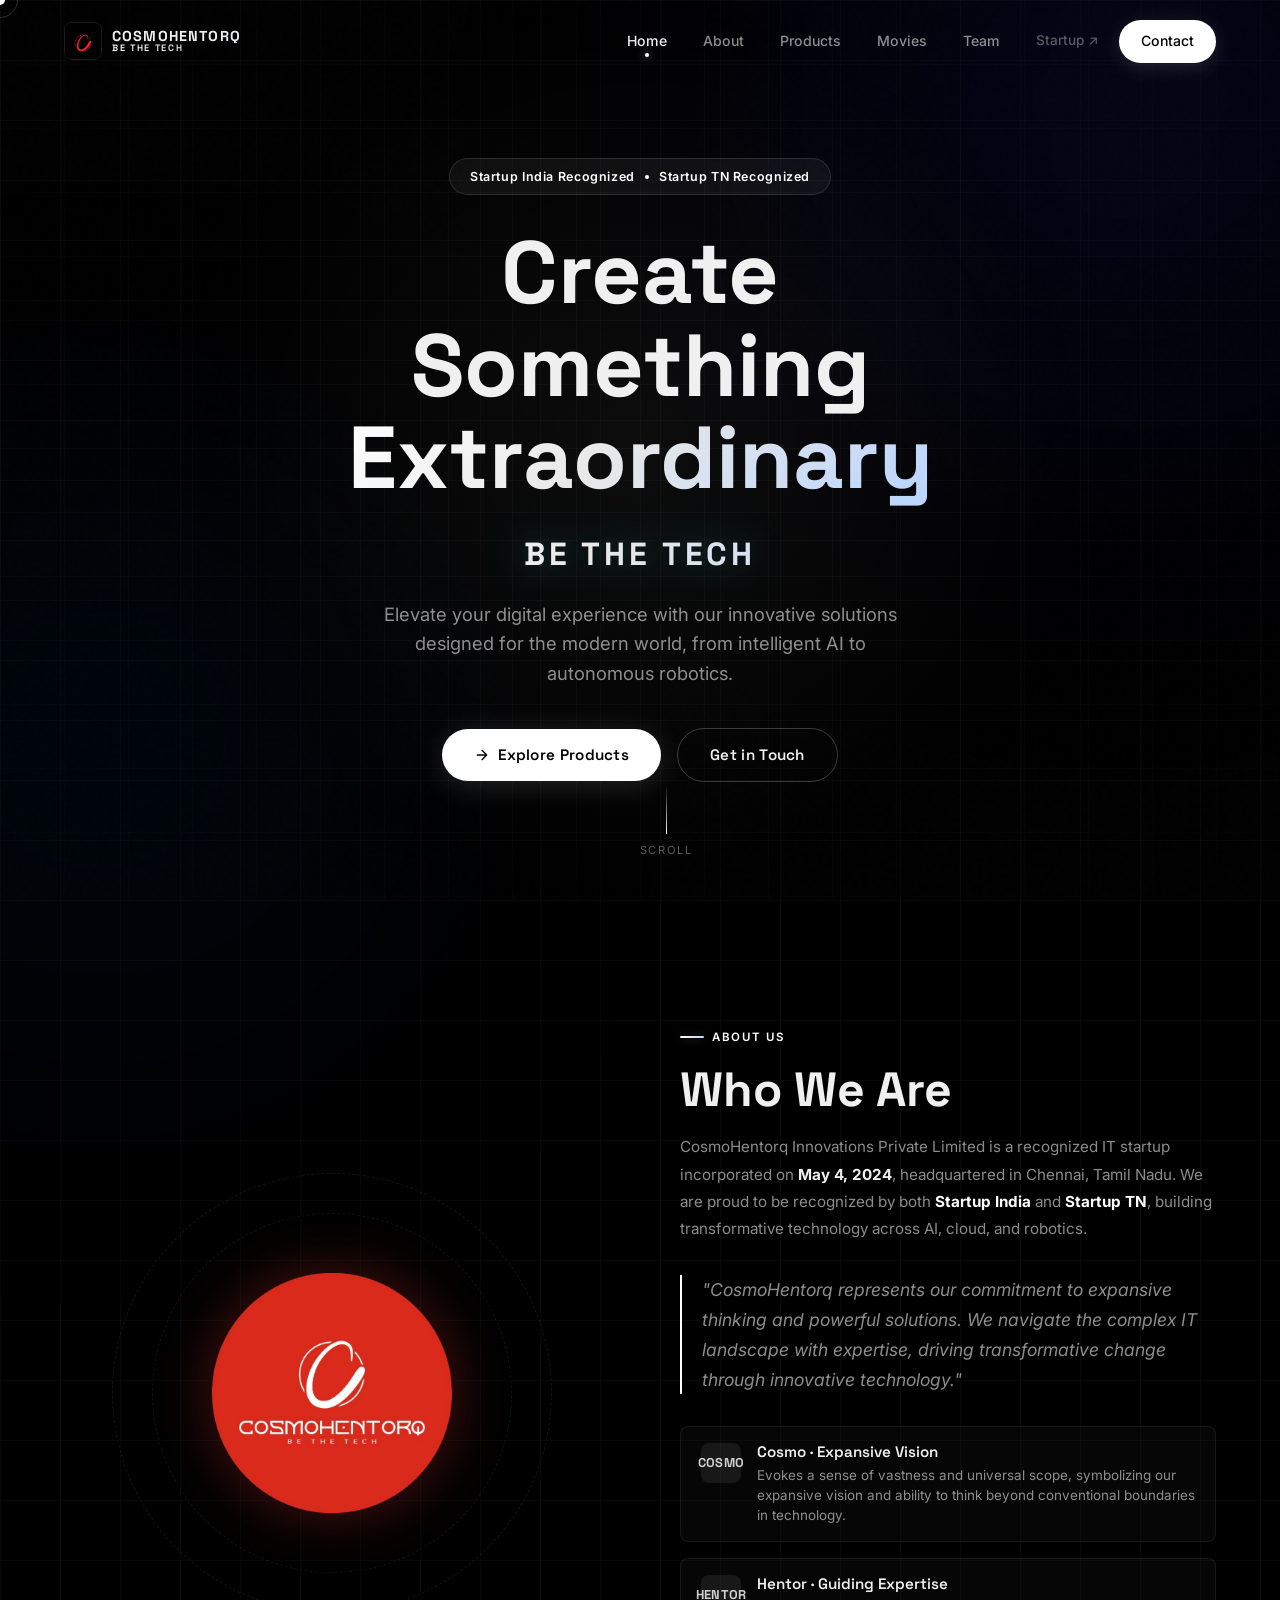
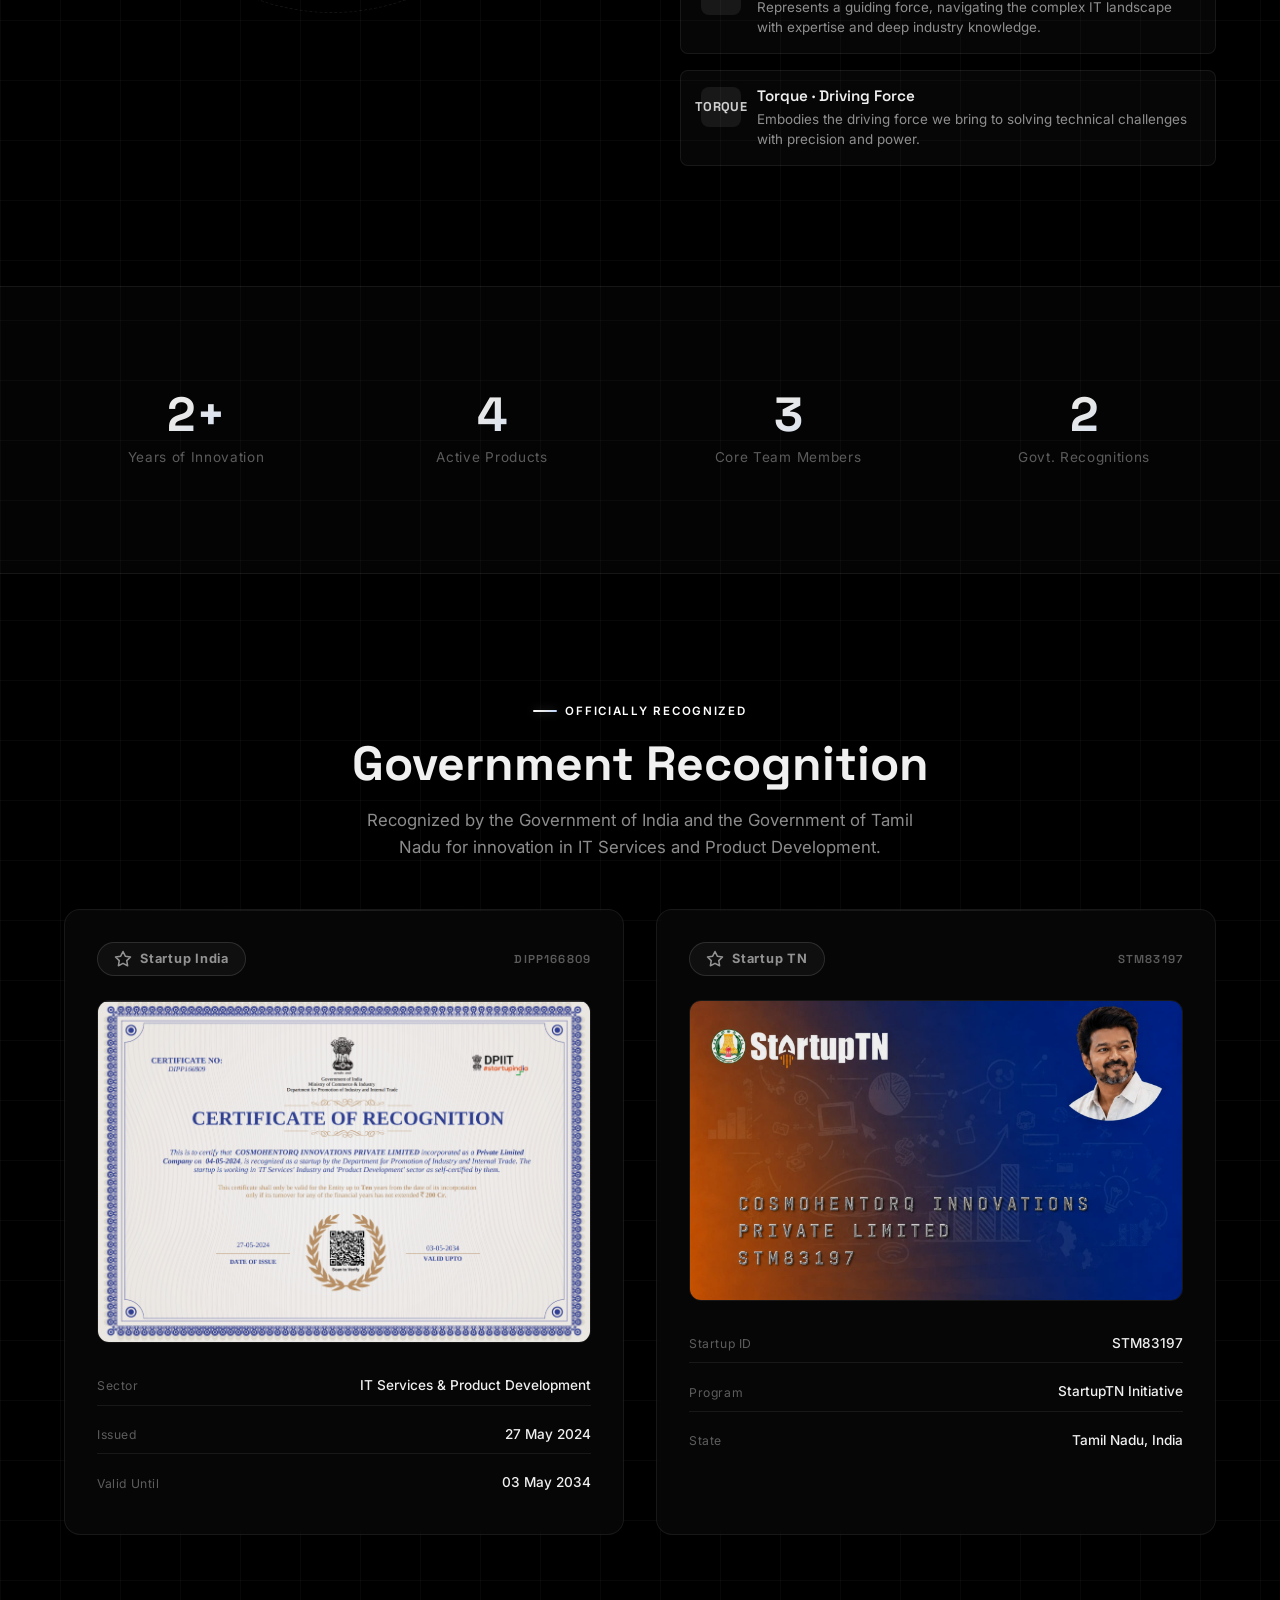
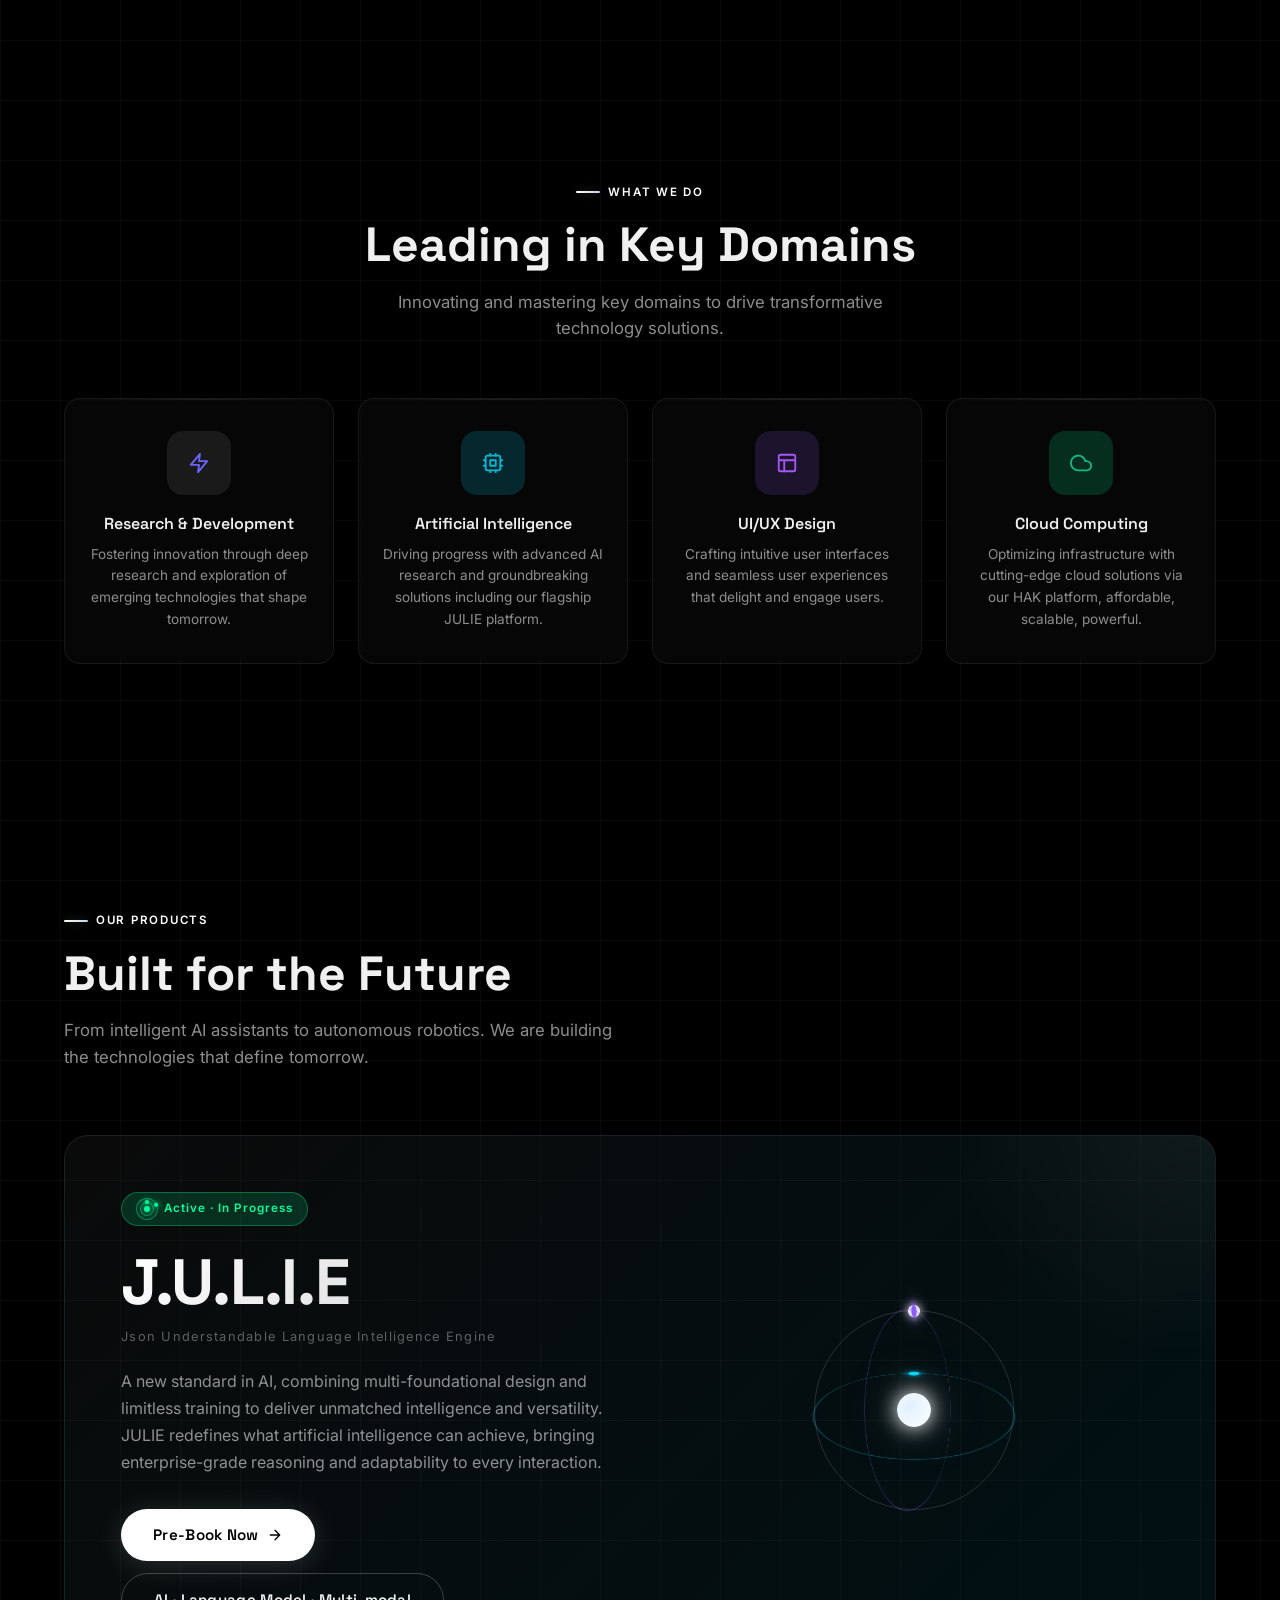
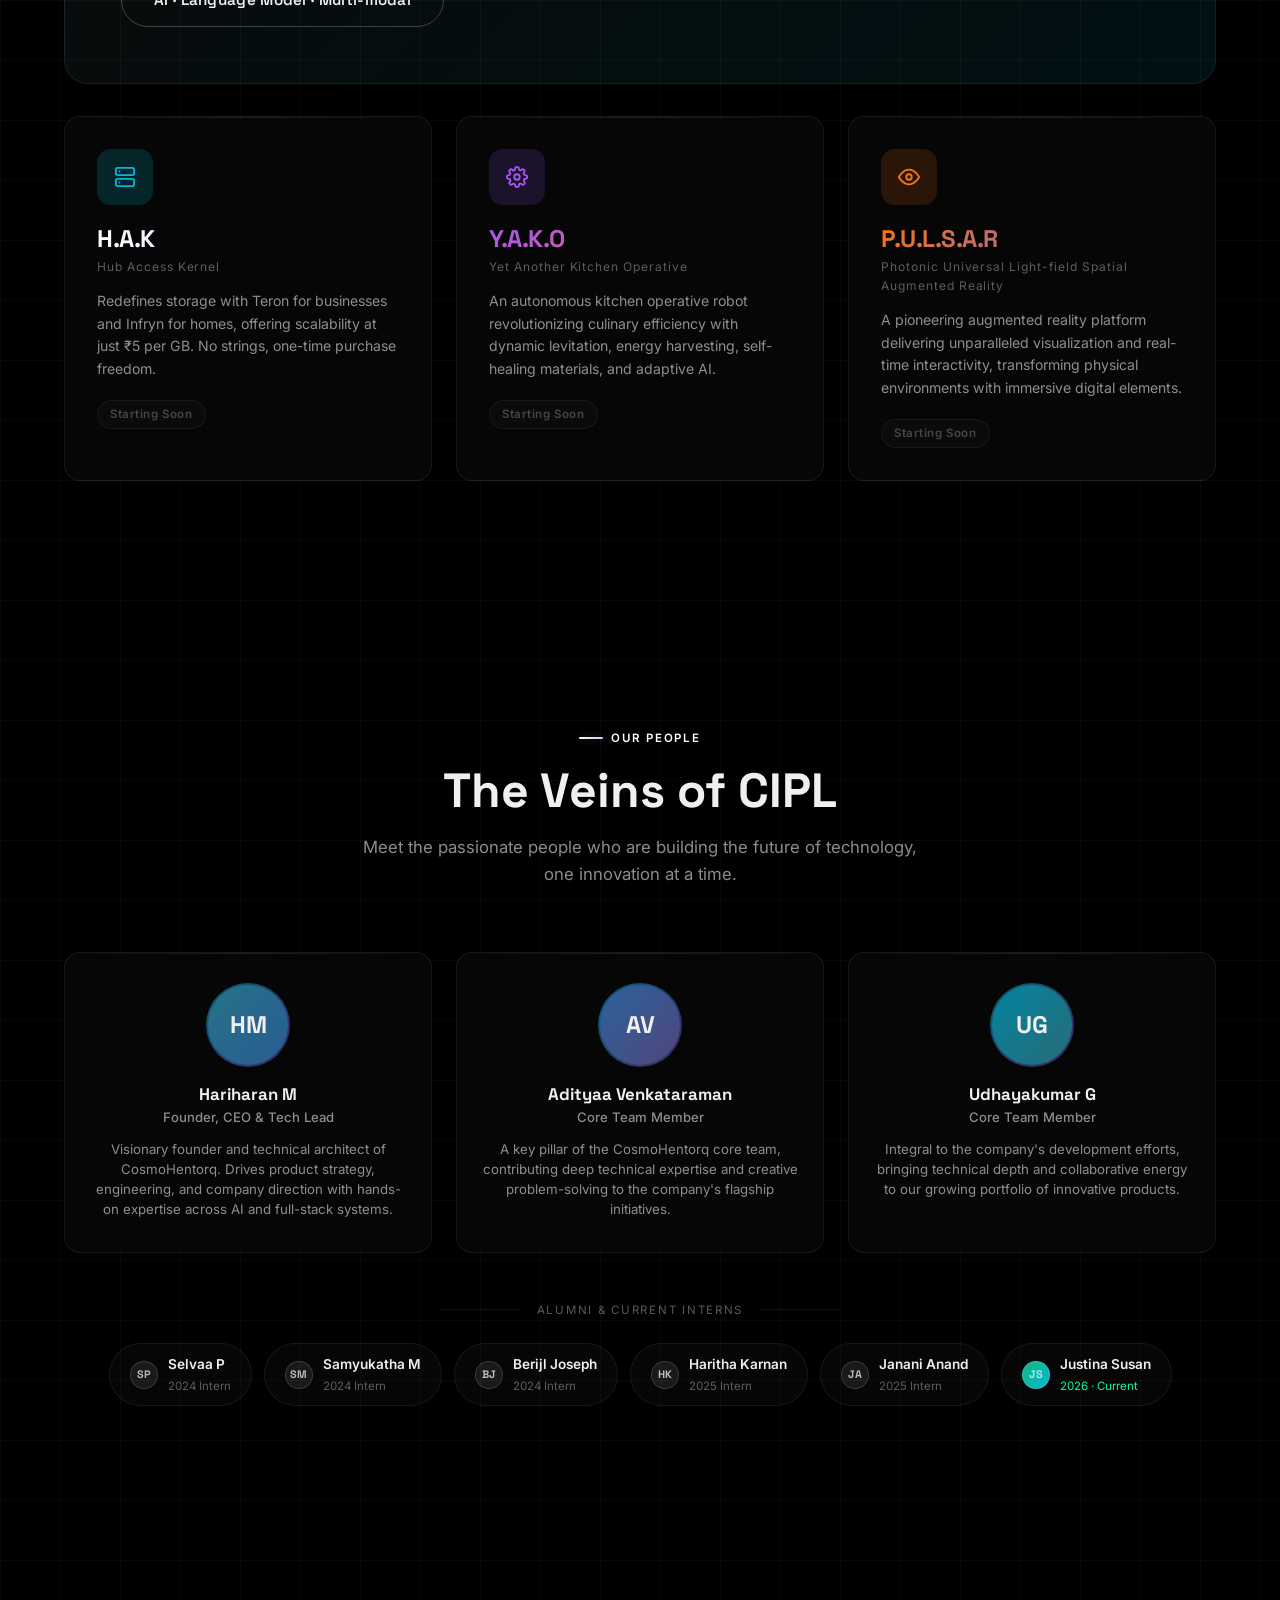
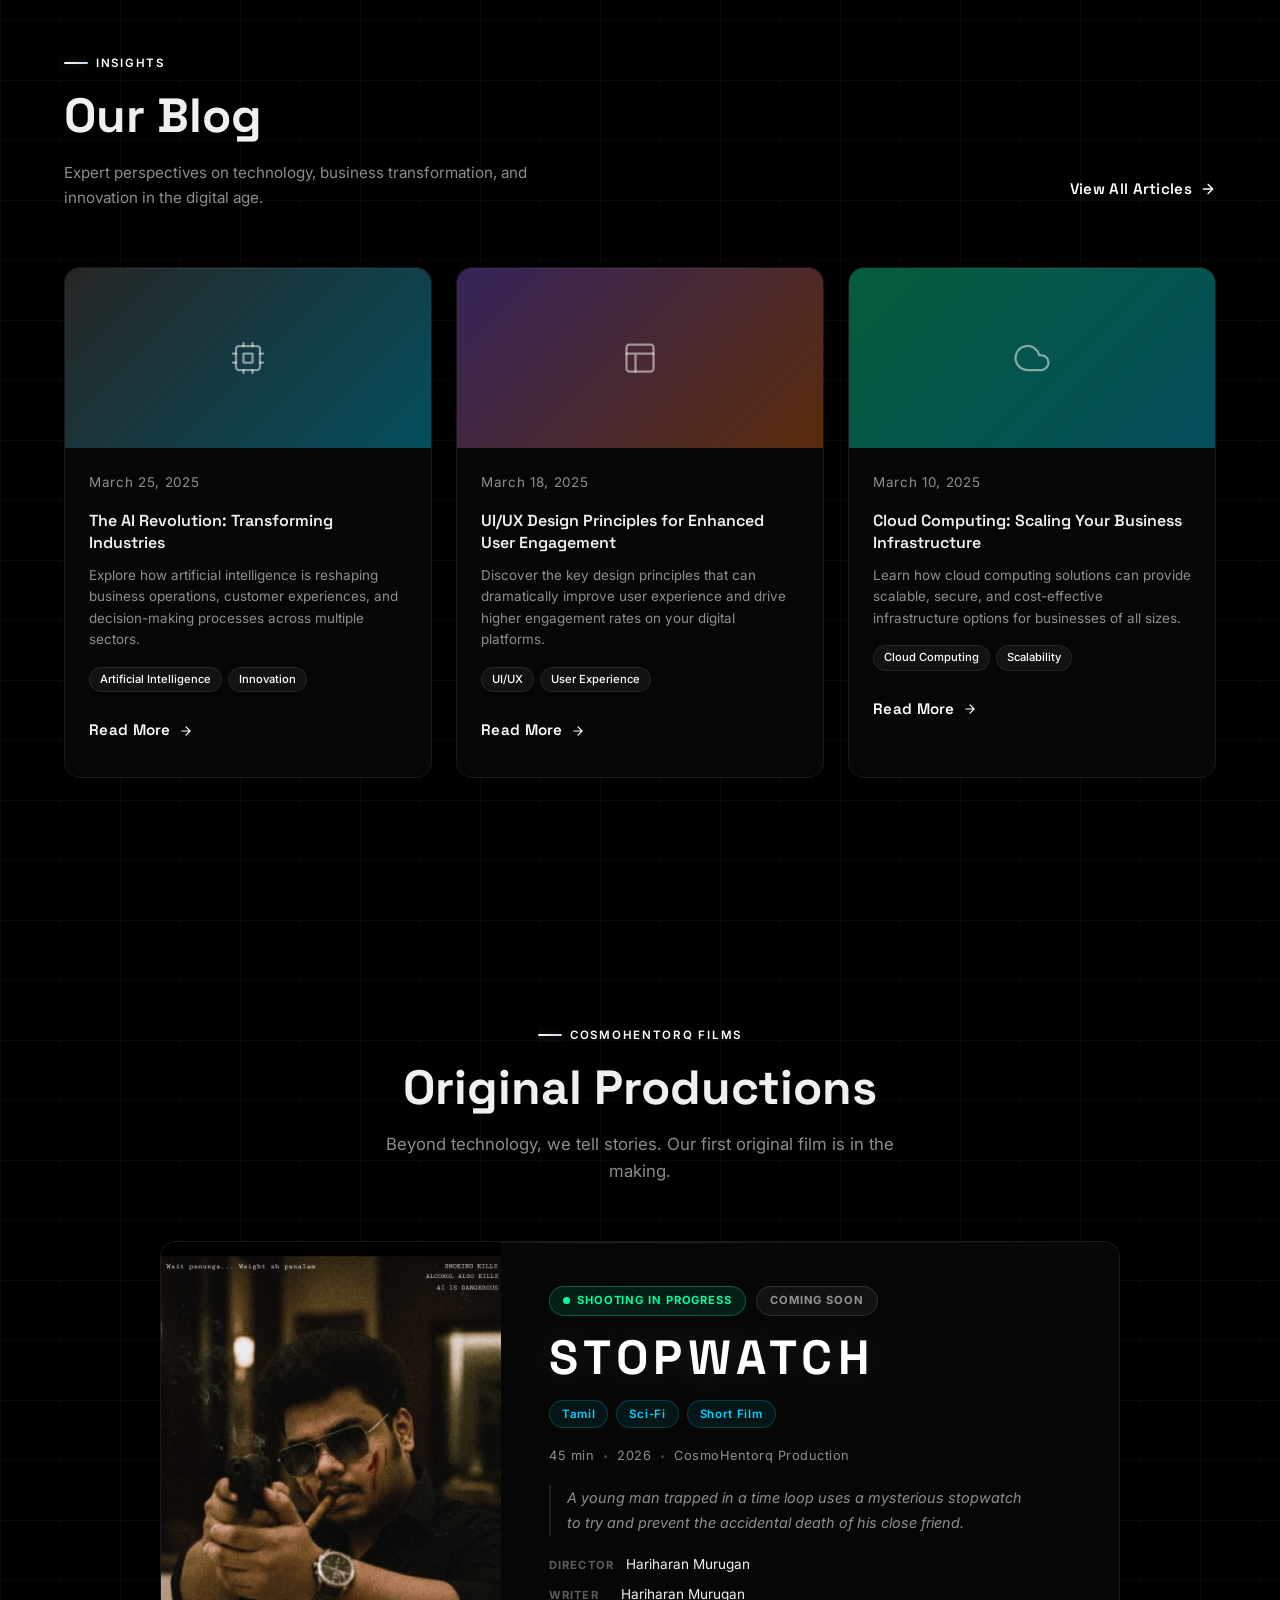
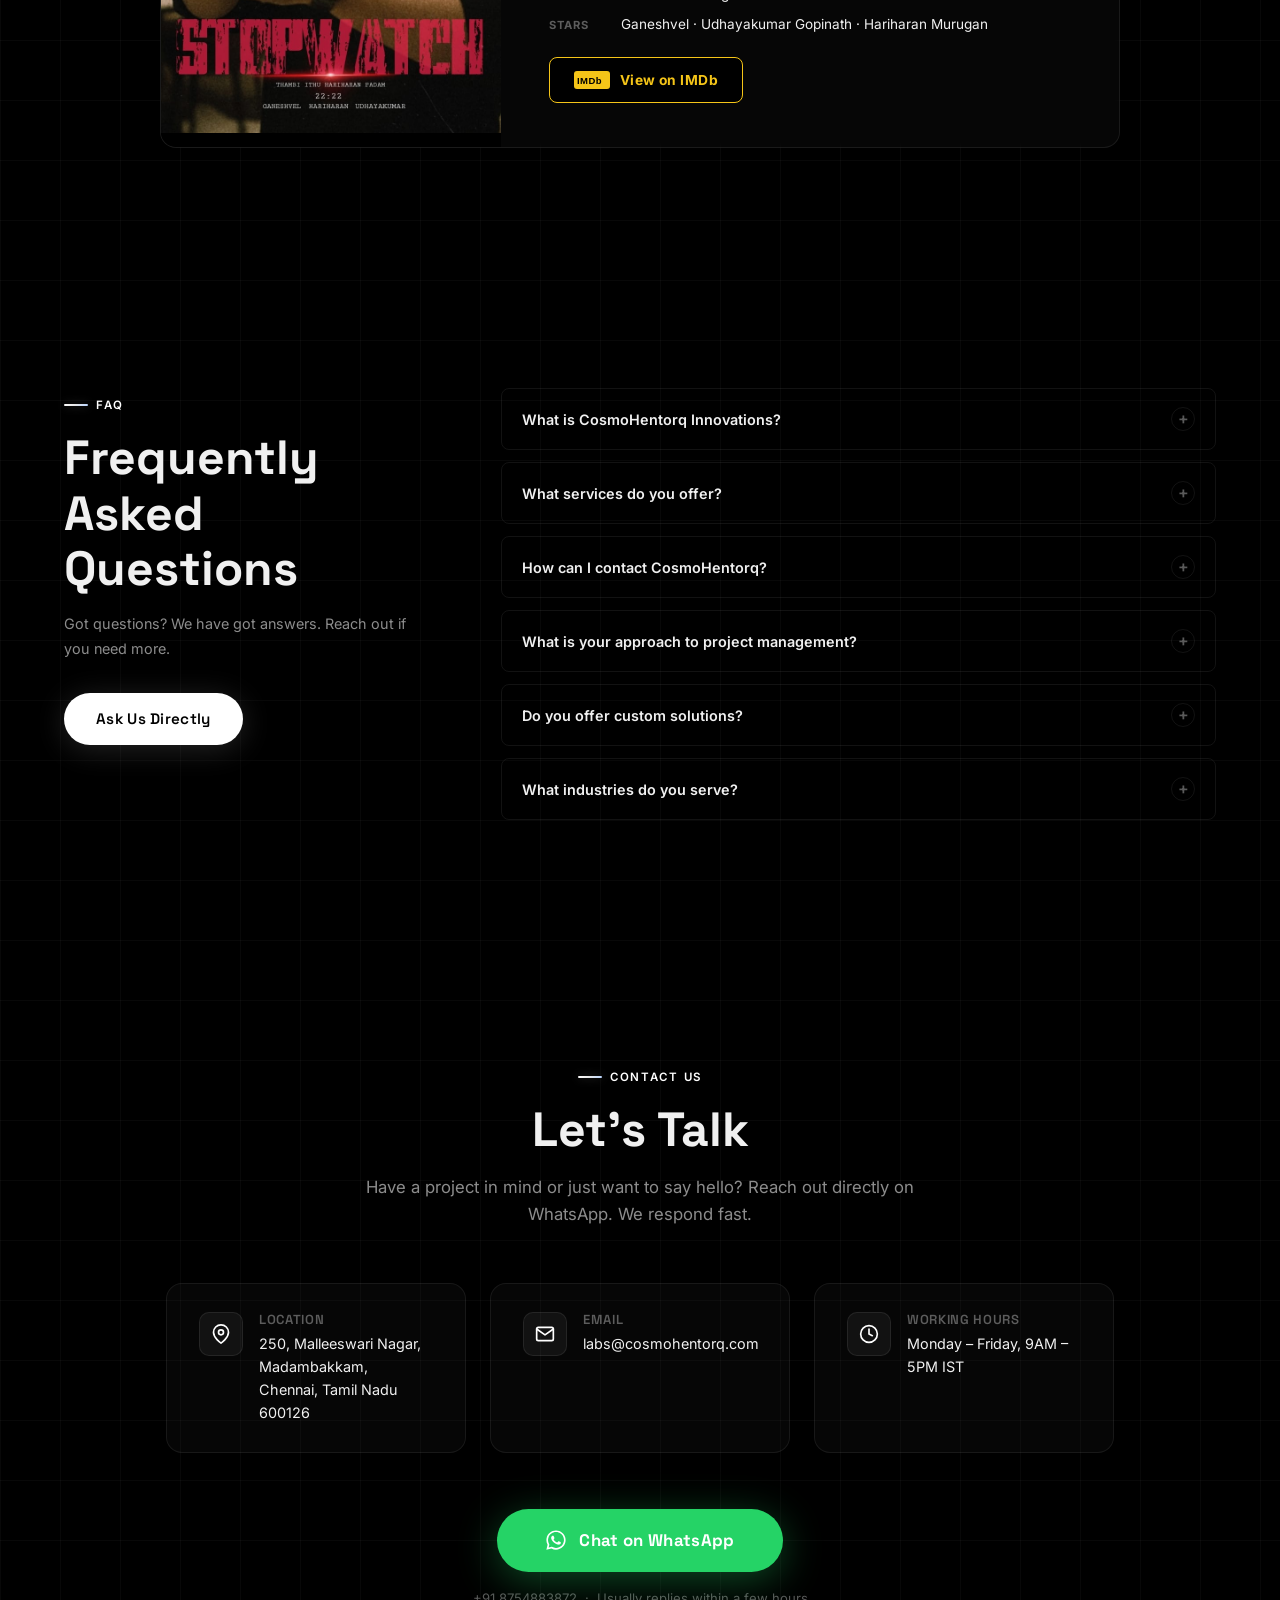
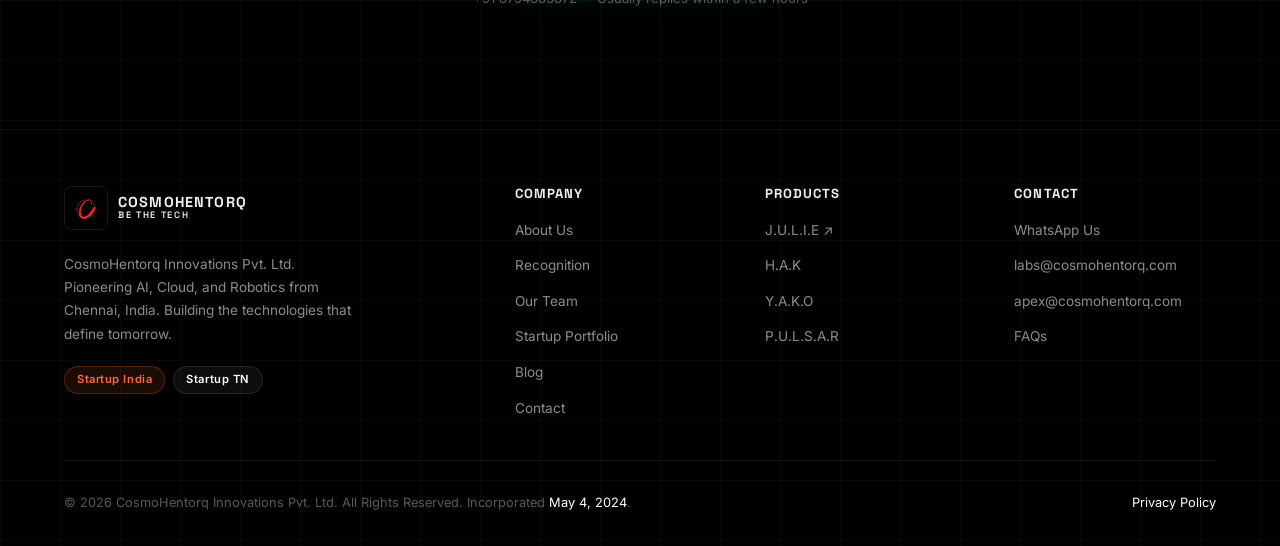
==== index.html @ 13a48d14 "Remove dots, fix logo PNG edges, fix hover transition conflict - Removed two about-dot decorations -" ====
<!DOCTYPE html>
<html lang="en">
<head>
  <meta charset="UTF-8" />
  <meta name="viewport" content="width=device-width, initial-scale=1.0" />
  <meta name="description" content="CosmoHentorq Innovations Pvt. Ltd. — Startup India & Startup TN recognized IT company pioneering AI, Cloud, and Robotics solutions from Chennai, India." />
  <meta name="keywords" content="CosmoHentorq, JULIE AI, HAK cloud, YAKO robot, IT startup Chennai, Startup India, artificial intelligence" />
  <meta property="og:title" content="CosmoHentorq Innovations Pvt. Ltd." />
  <meta property="og:description" content="Create Something Extraordinary — Pioneering AI, Cloud, and Robotics." />
  <meta property="og:type" content="website" />
  <title>CosmoHentorq Innovations Pvt. Ltd.</title>
  <link rel="preconnect" href="https://fonts.googleapis.com" />
  <link rel="preconnect" href="https://fonts.gstatic.com" crossorigin />
  <link href="https://fonts.googleapis.com/css2?family=Space+Grotesk:wght@300;400;500;600;700;800&family=Inter:wght@300;400;500;600&display=swap" rel="stylesheet" />
  <link rel="stylesheet" href="style.css" />
</head>
<body>

  <!-- Full-page background canvas (stars) -->
  <canvas id="particleCanvas"></canvas>

  <!-- Custom Cursor -->
  <div class="cursor"></div>
  <div class="cursor-follower"></div>

  <!-- Ambient nebula orbs (fixed, visible across all sections) -->
  <div class="hero-orb hero-orb-1"></div>
  <div class="hero-orb hero-orb-2"></div>

  <!-- ==================== NAVBAR ==================== -->
  <nav class="navbar" id="navbar">
    <div class="nav-container">
      <a href="#home" class="nav-logo">
        <div class="logo-icon">
          <img src="cosmo.jpeg" alt="CosmoHentorq Logo" />
        </div>
        <div class="logo-text-wrap">
          <span class="logo-text">COSMOHENTORQ</span>
          <span class="logo-tagline">Be The Tech</span>
        </div>
      </a>

      <div class="nav-links" id="navLinks">
        <a href="#home"        class="nav-link active">Home</a>
        <a href="#about"       class="nav-link">About</a>
        <a href="#products"    class="nav-link">Products</a>
        <a href="#movies"      class="nav-link">Movies</a>
        <a href="#team"        class="nav-link">Team</a>
        <a href="https://startup.cosmohentorq.com" target="_blank" rel="noopener" class="nav-link nav-link-ext">Startup ↗</a>
        <a href="#contact"     class="nav-link nav-cta">Contact</a>
      </div>

      <button class="nav-toggle" id="navToggle" aria-label="Menu">
        <span></span><span></span><span></span>
      </button>
    </div>
  </nav>

  <!-- ==================== HERO ==================== -->
  <section class="hero" id="home">
    <div class="hero-glow-track" id="heroGlow"></div>
    <div class="hero-content container">
      <div class="hero-badge reveal" data-delay="0">
        <span>Startup India Recognized</span>
        <span class="badge-dot"></span>
        <span>Startup TN Recognized</span>
      </div>
      <h1 class="hero-title reveal" data-delay="100">
        Create Something<br>
        <span class="gradient-text">Extraordinary</span>
      </h1>
      <p class="hero-tagline reveal" data-delay="150">Be The Tech</p>
      <p class="hero-subtitle reveal" data-delay="200">
        Elevate your digital experience with our innovative solutions designed for the modern world, from intelligent AI to autonomous robotics.
      </p>
      <div class="hero-actions reveal" data-delay="300">
        <a href="#products" class="btn btn-primary">
          <svg width="16" height="16" viewBox="0 0 24 24" fill="none" stroke="currentColor" stroke-width="2" stroke-linecap="round" stroke-linejoin="round"><path d="M5 12h14M12 5l7 7-7 7"/></svg>
          Explore Products
        </a>
        <a href="#contact" class="btn btn-secondary">Get in Touch</a>
      </div>
    </div>
    <div class="scroll-indicator">
      <div class="scroll-line"></div>
      <span>Scroll</span>
    </div>
  </section>

  <!-- ==================== ABOUT ==================== -->
  <section class="about" id="about">
    <div class="container">
      <div class="about-grid">
        <!-- Visual -->
        <div class="about-visual reveal-left">
          <div class="about-ring about-ring-1"></div>
          <div class="about-ring about-ring-2"></div>
          <img src="logo.png" alt="CosmoHentorq Logo" class="about-logo-float" />
        </div>

        <!-- Text -->
        <div class="about-text reveal-right">
          <span class="section-label">About Us</span>
          <h2 class="section-title">Who We Are</h2>
          <p style="color:var(--text-dim); font-size:0.95rem; line-height:1.8;">
            CosmoHentorq Innovations Private Limited is a recognized IT startup incorporated on <strong style="color:var(--text)">May 4, 2024</strong>, headquartered in Chennai, Tamil Nadu. We are proud to be recognized by both <strong style="color:var(--primary)">Startup India</strong> and <strong style="color:var(--primary)">Startup TN</strong>, building transformative technology across AI, cloud, and robotics.
          </p>
          <blockquote class="vision-quote">
            "CosmoHentorq represents our commitment to expansive thinking and powerful solutions. We navigate the complex IT landscape with expertise, driving transformative change through innovative technology."
          </blockquote>

          <div class="pillars">
            <div class="pillar">
              <div class="pillar-icon cosmo">COSMO</div>
              <div>
                <h4>Cosmo · Expansive Vision</h4>
                <p>Evokes a sense of vastness and universal scope, symbolizing our expansive vision and ability to think beyond conventional boundaries in technology.</p>
              </div>
            </div>
            <div class="pillar">
              <div class="pillar-icon hentor">HENTOR</div>
              <div>
                <h4>Hentor · Guiding Expertise</h4>
                <p>Represents a guiding force, navigating the complex IT landscape with expertise and deep industry knowledge.</p>
              </div>
            </div>
            <div class="pillar">
              <div class="pillar-icon torque">TORQUE</div>
              <div>
                <h4>Torque · Driving Force</h4>
                <p>Embodies the driving force we bring to solving technical challenges with precision and power.</p>
              </div>
            </div>
          </div>
        </div>
      </div>
    </div>
  </section>

  <!-- ==================== STATS ==================== -->
  <section class="stats">
    <div class="container">
      <div class="stats-grid">
        <div class="stat-item reveal" data-delay="0">
          <div class="stat-number" data-count="2" data-suffix="+">0+</div>
          <div class="stat-label">Years of Innovation</div>
        </div>
        <div class="stat-item reveal" data-delay="100">
          <div class="stat-number" data-count="4" data-suffix="">0</div>
          <div class="stat-label">Active Products</div>
        </div>
        <div class="stat-item reveal" data-delay="200">
          <div class="stat-number" data-count="3" data-suffix="">0</div>
          <div class="stat-label">Core Team Members</div>
        </div>
        <div class="stat-item reveal" data-delay="300">
          <div class="stat-number" data-count="2" data-suffix="">0</div>
          <div class="stat-label">Govt. Recognitions</div>
        </div>
      </div>
    </div>
  </section>

  <!-- ==================== RECOGNITION ==================== -->
  <section class="recognition" id="recognition">
    <div class="container">
      <div style="text-align:center; margin-bottom:48px;">
        <span class="section-label reveal">Officially Recognized</span>
        <h2 class="section-title reveal" data-delay="100">Government Recognition</h2>
        <p class="section-subtitle reveal" data-delay="200" style="margin:0 auto;">Recognized by the Government of India and the Government of Tamil Nadu for innovation in IT Services and Product Development.</p>
      </div>
      <div class="recognition-grid">
        <!-- Startup India -->
        <div class="recognition-card glass-card reveal" data-delay="0">
          <div class="recog-header">
            <div class="recog-badge recog-india">
              <svg width="18" height="18" viewBox="0 0 24 24" fill="none" stroke="currentColor" stroke-width="2" stroke-linecap="round" stroke-linejoin="round"><path d="M12 2l3.09 6.26L22 9.27l-5 4.87 1.18 6.88L12 17.77l-6.18 3.25L7 14.14 2 9.27l6.91-1.01L12 2z"/></svg>
              Startup India
            </div>
            <span class="recog-cert-no">DIPP166809</span>
          </div>
          <div class="recog-cert-wrap">
            <img src="startup-india-cert.png" alt="Startup India Certificate of Recognition — CosmoHentorq Innovations" class="recog-cert-img" loading="lazy" />
            <div class="recog-cert-overlay">
              <a href="https://www.startupindia.gov.in/content/sih/en/profile.Startup.66545bf8e4b0608c0b187d0d.html" target="_blank" rel="noopener" class="btn btn-primary" style="font-size:0.82rem; padding:10px 20px;">
                View Profile
                <svg width="14" height="14" viewBox="0 0 24 24" fill="none" stroke="currentColor" stroke-width="2" stroke-linecap="round" stroke-linejoin="round"><path d="M18 13v6a2 2 0 0 1-2 2H5a2 2 0 0 1-2-2V8a2 2 0 0 1 2-2h6"/><polyline points="15 3 21 3 21 9"/><line x1="10" y1="14" x2="21" y2="3"/></svg>
              </a>
            </div>
          </div>
          <div class="recog-meta">
            <div class="recog-meta-item">
              <span class="recog-meta-label">Sector</span>
              <span class="recog-meta-value">IT Services &amp; Product Development</span>
            </div>
            <div class="recog-meta-item">
              <span class="recog-meta-label">Issued</span>
              <span class="recog-meta-value">27 May 2024</span>
            </div>
            <div class="recog-meta-item">
              <span class="recog-meta-label">Valid Until</span>
              <span class="recog-meta-value">03 May 2034</span>
            </div>
          </div>
        </div>

        <!-- Startup TN -->
        <div class="recognition-card glass-card reveal" data-delay="150">
          <div class="recog-header">
            <div class="recog-badge recog-tn">
              <svg width="18" height="18" viewBox="0 0 24 24" fill="none" stroke="currentColor" stroke-width="2" stroke-linecap="round" stroke-linejoin="round"><path d="M12 2l3.09 6.26L22 9.27l-5 4.87 1.18 6.88L12 17.77l-6.18 3.25L7 14.14 2 9.27l6.91-1.01L12 2z"/></svg>
              Startup TN
            </div>
            <span class="recog-cert-no">STM83197</span>
          </div>
          <div class="recog-cert-wrap">
            <img src="startup-tn-card.jpeg" alt="StartupTN Recognition Card — CosmoHentorq Innovations" class="recog-cert-img" loading="lazy" />
            <div class="recog-cert-overlay">
              <a href="https://startuptn.in/startup/profile/U1RBUlRVUA==/MzI5NjQ=" target="_blank" rel="noopener" class="btn btn-primary" style="font-size:0.82rem; padding:10px 20px;">
                View Profile
                <svg width="14" height="14" viewBox="0 0 24 24" fill="none" stroke="currentColor" stroke-width="2" stroke-linecap="round" stroke-linejoin="round"><path d="M18 13v6a2 2 0 0 1-2 2H5a2 2 0 0 1-2-2V8a2 2 0 0 1 2-2h6"/><polyline points="15 3 21 3 21 9"/><line x1="10" y1="14" x2="21" y2="3"/></svg>
              </a>
            </div>
          </div>
          <div class="recog-meta">
            <div class="recog-meta-item">
              <span class="recog-meta-label">Startup ID</span>
              <span class="recog-meta-value">STM83197</span>
            </div>
            <div class="recog-meta-item">
              <span class="recog-meta-label">Program</span>
              <span class="recog-meta-value">StartupTN Initiative</span>
            </div>
            <div class="recog-meta-item">
              <span class="recog-meta-label">State</span>
              <span class="recog-meta-value">Tamil Nadu, India</span>
            </div>
          </div>
        </div>
      </div>
    </div>
  </section>

  <!-- ==================== SERVICES ==================== -->
  <section class="services" id="services">
    <div class="container">
      <div style="text-align:center; margin-bottom:56px;">
        <span class="section-label reveal">What We Do</span>
        <h2 class="section-title reveal" data-delay="100">Leading in Key Domains</h2>
        <p class="section-subtitle reveal" data-delay="200" style="margin: 0 auto;">
          Innovating and mastering key domains to drive transformative technology solutions.
        </p>
      </div>
      <div class="services-grid">
        <div class="service-card glass-card reveal" data-delay="0">
          <div class="service-icon si-rd">
            <svg width="22" height="22" viewBox="0 0 24 24" fill="none" stroke="#6c63ff" stroke-width="2" stroke-linecap="round" stroke-linejoin="round"><polygon points="13 2 3 14 12 14 11 22 21 10 12 10 13 2"/></svg>
          </div>
          <h3>Research &amp; Development</h3>
          <p>Fostering innovation through deep research and exploration of emerging technologies that shape tomorrow.</p>
        </div>
        <div class="service-card glass-card reveal" data-delay="100">
          <div class="service-icon si-ai">
            <svg width="22" height="22" viewBox="0 0 24 24" fill="none" stroke="#06b6d4" stroke-width="2" stroke-linecap="round" stroke-linejoin="round"><rect x="4" y="4" width="16" height="16" rx="2"/><rect x="9" y="9" width="6" height="6"/><line x1="9" y1="2" x2="9" y2="4"/><line x1="15" y1="2" x2="15" y2="4"/><line x1="9" y1="20" x2="9" y2="22"/><line x1="15" y1="20" x2="15" y2="22"/><line x1="20" y1="9" x2="22" y2="9"/><line x1="20" y1="15" x2="22" y2="15"/><line x1="2" y1="9" x2="4" y2="9"/><line x1="2" y1="15" x2="4" y2="15"/></svg>
          </div>
          <h3>Artificial Intelligence</h3>
          <p>Driving progress with advanced AI research and groundbreaking solutions including our flagship JULIE platform.</p>
        </div>
        <div class="service-card glass-card reveal" data-delay="200">
          <div class="service-icon si-ui">
            <svg width="22" height="22" viewBox="0 0 24 24" fill="none" stroke="#a855f7" stroke-width="2" stroke-linecap="round" stroke-linejoin="round"><rect x="3" y="3" width="18" height="18" rx="2"/><path d="M3 9h18M9 21V9"/></svg>
          </div>
          <h3>UI/UX Design</h3>
          <p>Crafting intuitive user interfaces and seamless user experiences that delight and engage users.</p>
        </div>
        <div class="service-card glass-card reveal" data-delay="300">
          <div class="service-icon si-cloud">
            <svg width="22" height="22" viewBox="0 0 24 24" fill="none" stroke="#10b981" stroke-width="2" stroke-linecap="round" stroke-linejoin="round"><path d="M18 10h-1.26A8 8 0 1 0 9 20h9a5 5 0 0 0 0-10z"/></svg>
          </div>
          <h3>Cloud Computing</h3>
          <p>Optimizing infrastructure with cutting-edge cloud solutions via our HAK platform, affordable, scalable, powerful.</p>
        </div>
      </div>
    </div>
  </section>

  <!-- ==================== PRODUCTS ==================== -->
  <section class="products" id="products">
    <div class="container">
      <div class="products-header">
        <span class="section-label reveal">Our Products</span>
        <h2 class="section-title reveal" data-delay="100">Built for the Future</h2>
        <p class="section-subtitle reveal" data-delay="200">From intelligent AI assistants to autonomous robotics. We are building the technologies that define tomorrow.</p>
      </div>

      <!-- Featured: JULIE -->
      <div class="products-featured reveal">
        <div class="product-featured-content">
          <div class="product-featured-label">
            <div class="julie-atom">
              <div class="julie-nucleus"></div>
              <div class="julie-orbit orbit-1"><div class="julie-electron"></div></div>
              <div class="julie-orbit orbit-2"><div class="julie-electron"></div></div>
            </div>
            Active · In Progress
          </div>
          <h2 class="product-featured-title gradient-text">J.U.L.I.E</h2>
          <p class="product-featured-full">Json Understandable Language Intelligence Engine</p>
          <p class="product-featured-desc">
            A new standard in AI, combining multi-foundational design and limitless training to deliver unmatched intelligence and versatility. JULIE redefines what artificial intelligence can achieve, bringing enterprise-grade reasoning and adaptability to every interaction.
          </p>
          <div style="display:flex; gap:12px; flex-wrap:wrap;">
            <a href="https://julie.cosmohentorq.com" target="_blank" rel="noopener" class="btn btn-primary">
              Pre-Book Now
              <svg width="16" height="16" viewBox="0 0 24 24" fill="none" stroke="currentColor" stroke-width="2" stroke-linecap="round" stroke-linejoin="round"><path d="M5 12h14M12 5l7 7-7 7"/></svg>
            </a>
            <span class="btn btn-secondary" style="cursor:default;">AI · Language Model · Multi-modal</span>
          </div>
        </div>
        <div class="product-visual">
          <div class="julie-big-atom">
            <div class="jba-nucleus"></div>
            <div class="jba-wrap jba-w1"><div class="jba-ring"><div class="jba-electron jba-e1"></div></div></div>
            <div class="jba-wrap jba-w2"><div class="jba-ring"><div class="jba-electron jba-e2"></div></div></div>
            <div class="jba-wrap jba-w3"><div class="jba-ring"><div class="jba-electron jba-e3"></div></div></div>
          </div>
        </div>
      </div>

      <!-- Products Grid -->
      <div class="products-grid">
        <!-- HAK -->
        <div class="product-card glass-card reveal" data-delay="0">
          <div class="product-card-icon pc-hak">
            <svg width="22" height="22" viewBox="0 0 24 24" fill="none" stroke="#06b6d4" stroke-width="2" stroke-linecap="round" stroke-linejoin="round"><rect x="2" y="2" width="20" height="8" rx="2"/><rect x="2" y="14" width="20" height="8" rx="2"/><line x1="6" y1="6" x2="6.01" y2="6"/><line x1="6" y1="18" x2="6.01" y2="18"/></svg>
          </div>
          <h3 class="gradient-text-purple">H.A.K</h3>
          <p class="product-full">Hub Access Kernel</p>
          <p>Redefines storage with Teron for businesses and Infryn for homes, offering scalability at just ₹5 per GB. No strings, one-time purchase freedom.</p>
          <span class="product-tag tag-soon">Starting Soon</span>
        </div>

        <!-- YAKO -->
        <div class="product-card glass-card reveal" data-delay="150">
          <div class="product-card-icon pc-yako">
            <svg width="22" height="22" viewBox="0 0 24 24" fill="none" stroke="#a855f7" stroke-width="2" stroke-linecap="round" stroke-linejoin="round"><circle cx="12" cy="12" r="3"/><path d="M19.4 15a1.65 1.65 0 0 0 .33 1.82l.06.06a2 2 0 0 1-2.83 2.83l-.06-.06a1.65 1.65 0 0 0-1.82-.33 1.65 1.65 0 0 0-1 1.51V21a2 2 0 0 1-4 0v-.09A1.65 1.65 0 0 0 9 19.4a1.65 1.65 0 0 0-1.82.33l-.06.06a2 2 0 0 1-2.83-2.83l.06-.06A1.65 1.65 0 0 0 4.68 15a1.65 1.65 0 0 0-1.51-1H3a2 2 0 0 1 0-4h.09A1.65 1.65 0 0 0 4.6 9a1.65 1.65 0 0 0-.33-1.82l-.06-.06a2 2 0 0 1 2.83-2.83l.06.06A1.65 1.65 0 0 0 9 4.68a1.65 1.65 0 0 0 1-1.51V3a2 2 0 0 1 4 0v.09a1.65 1.65 0 0 0 1 1.51 1.65 1.65 0 0 0 1.82-.33l.06-.06a2 2 0 0 1 2.83 2.83l-.06.06A1.65 1.65 0 0 0 19.4 9a1.65 1.65 0 0 0 1.51 1H21a2 2 0 0 1 0 4h-.09a1.65 1.65 0 0 0-1.51 1z"/></svg>
          </div>
          <h3 style="background:linear-gradient(135deg,#a855f7,#f97316); -webkit-background-clip:text; -webkit-text-fill-color:transparent; background-clip:text;">Y.A.K.O</h3>
          <p class="product-full">Yet Another Kitchen Operative</p>
          <p>An autonomous kitchen operative robot revolutionizing culinary efficiency with dynamic levitation, energy harvesting, self-healing materials, and adaptive AI.</p>
          <span class="product-tag tag-soon">Starting Soon</span>
        </div>

        <!-- PULSAR -->
        <div class="product-card glass-card reveal" data-delay="300">
          <div class="product-card-icon pc-pulsar">
            <svg width="22" height="22" viewBox="0 0 24 24" fill="none" stroke="#f97316" stroke-width="2" stroke-linecap="round" stroke-linejoin="round"><path d="M1 12s4-8 11-8 11 8 11 8-4 8-11 8-11-8-11-8z"/><circle cx="12" cy="12" r="3"/></svg>
          </div>
          <h3 style="background:linear-gradient(135deg,#f97316,#6c63ff); -webkit-background-clip:text; -webkit-text-fill-color:transparent; background-clip:text;">P.U.L.S.A.R</h3>
          <p class="product-full">Photonic Universal Light-field Spatial Augmented Reality</p>
          <p>A pioneering augmented reality platform delivering unparalleled visualization and real-time interactivity, transforming physical environments with immersive digital elements.</p>
          <span class="product-tag tag-soon">Starting Soon</span>
        </div>
      </div>
    </div>
  </section>

  <!-- ==================== TEAM ==================== -->
  <section class="team" id="team">
    <div class="container">
      <div class="team-header">
        <span class="section-label reveal">Our People</span>
        <h2 class="section-title reveal" data-delay="100">The Veins of CIPL</h2>
        <p class="section-subtitle reveal" data-delay="200">Meet the passionate people who are building the future of technology, one innovation at a time.</p>
      </div>

      <!-- Core Team -->
      <div class="team-grid">
        <div class="team-card glass-card reveal" data-delay="0">
          <div class="team-avatar ta-hm">HM</div>
          <h3>Hariharan M</h3>
          <p class="team-role">Founder, CEO &amp; Tech Lead</p>
          <p>Visionary founder and technical architect of CosmoHentorq. Drives product strategy, engineering, and company direction with hands-on expertise across AI and full-stack systems.</p>
        </div>
        <div class="team-card glass-card reveal" data-delay="150">
          <div class="team-avatar ta-av">AV</div>
          <h3>Adityaa Venkataraman</h3>
          <p class="team-role">Core Team Member</p>
          <p>A key pillar of the CosmoHentorq core team, contributing deep technical expertise and creative problem-solving to the company's flagship initiatives.</p>
        </div>
        <div class="team-card glass-card reveal" data-delay="300">
          <div class="team-avatar ta-ug">UG</div>
          <h3>Udhayakumar G</h3>
          <p class="team-role">Core Team Member</p>
          <p>Integral to the company's development efforts, bringing technical depth and collaborative energy to our growing portfolio of innovative products.</p>
        </div>
      </div>

      <!-- Interns -->
      <div class="interns-section reveal">
        <p class="interns-title">Alumni &amp; Current Interns</p>
        <div class="interns-grid">
          <div class="intern-chip">
            <div class="intern-chip-avatar">SP</div>
            <div class="intern-chip-info">
              <span class="intern-chip-name">Selvaa P</span>
              <span class="intern-chip-year">2024 Intern</span>
            </div>
          </div>
          <div class="intern-chip">
            <div class="intern-chip-avatar">SM</div>
            <div class="intern-chip-info">
              <span class="intern-chip-name">Samyukatha M</span>
              <span class="intern-chip-year">2024 Intern</span>
            </div>
          </div>
          <div class="intern-chip">
            <div class="intern-chip-avatar">BJ</div>
            <div class="intern-chip-info">
              <span class="intern-chip-name">Berijl Joseph</span>
              <span class="intern-chip-year">2024 Intern</span>
            </div>
          </div>
          <div class="intern-chip">
            <div class="intern-chip-avatar">HK</div>
            <div class="intern-chip-info">
              <span class="intern-chip-name">Haritha Karnan</span>
              <span class="intern-chip-year">2025 Intern</span>
            </div>
          </div>
          <div class="intern-chip">
            <div class="intern-chip-avatar">JA</div>
            <div class="intern-chip-info">
              <span class="intern-chip-name">Janani Anand</span>
              <span class="intern-chip-year">2025 Intern</span>
            </div>
          </div>
          <div class="intern-chip current">
            <div class="intern-chip-avatar" style="background:linear-gradient(135deg,#10b981,#06b6d4);">JS</div>
            <div class="intern-chip-info">
              <span class="intern-chip-name">Justina Susan</span>
              <span class="intern-chip-year">2026 · Current</span>
            </div>
          </div>
        </div>
      </div>
    </div>
  </section>

  <!-- ==================== BLOG ==================== -->
  <section class="blog" id="blog">
    <div class="container">
      <div class="blog-header">
        <div>
          <span class="section-label reveal">Insights</span>
          <h2 class="section-title reveal" data-delay="100">Our Blog</h2>
          <p style="color:var(--text-dim); font-size:0.95rem; max-width:480px; line-height:1.7;" class="reveal" data-delay="200">Expert perspectives on technology, business transformation, and innovation in the digital age.</p>
        </div>
        <a href="#" class="btn btn-ghost reveal" data-delay="300">
          View All Articles
          <svg width="16" height="16" viewBox="0 0 24 24" fill="none" stroke="currentColor" stroke-width="2" stroke-linecap="round" stroke-linejoin="round"><path d="M5 12h14M12 5l7 7-7 7"/></svg>
        </a>
      </div>
      <div class="blog-grid">
        <div class="blog-card glass-card reveal" data-delay="0">
          <div class="blog-card-image blog-image-1">
            <div class="blog-image-icon">
              <svg width="36" height="36" viewBox="0 0 24 24" fill="none" stroke="rgba(255,255,255,0.5)" stroke-width="1.5" stroke-linecap="round" stroke-linejoin="round"><rect x="4" y="4" width="16" height="16" rx="2"/><rect x="9" y="9" width="6" height="6"/><line x1="9" y1="2" x2="9" y2="4"/><line x1="15" y1="2" x2="15" y2="4"/><line x1="9" y1="20" x2="9" y2="22"/><line x1="15" y1="20" x2="15" y2="22"/><line x1="20" y1="9" x2="22" y2="9"/><line x1="20" y1="15" x2="22" y2="15"/><line x1="2" y1="9" x2="4" y2="9"/><line x1="2" y1="15" x2="4" y2="15"/></svg>
            </div>
          </div>
          <div class="blog-card-content">
            <p class="blog-date">March 25, 2025</p>
            <h3>The AI Revolution: Transforming Industries</h3>
            <p>Explore how artificial intelligence is reshaping business operations, customer experiences, and decision-making processes across multiple sectors.</p>
            <div class="blog-tags">
              <span class="blog-tag">Artificial Intelligence</span>
              <span class="blog-tag">Innovation</span>
            </div>
            <a href="#" class="btn btn-ghost">
              Read More
              <svg width="14" height="14" viewBox="0 0 24 24" fill="none" stroke="currentColor" stroke-width="2" stroke-linecap="round" stroke-linejoin="round"><path d="M5 12h14M12 5l7 7-7 7"/></svg>
            </a>
          </div>
        </div>
        <div class="blog-card glass-card reveal" data-delay="150">
          <div class="blog-card-image blog-image-2">
            <div class="blog-image-icon">
              <svg width="36" height="36" viewBox="0 0 24 24" fill="none" stroke="rgba(255,255,255,0.5)" stroke-width="1.5" stroke-linecap="round" stroke-linejoin="round"><rect x="3" y="3" width="18" height="18" rx="2"/><path d="M3 9h18M9 21V9"/></svg>
            </div>
          </div>
          <div class="blog-card-content">
            <p class="blog-date">March 18, 2025</p>
            <h3>UI/UX Design Principles for Enhanced User Engagement</h3>
            <p>Discover the key design principles that can dramatically improve user experience and drive higher engagement rates on your digital platforms.</p>
            <div class="blog-tags">
              <span class="blog-tag">UI/UX</span>
              <span class="blog-tag">User Experience</span>
            </div>
            <a href="#" class="btn btn-ghost">
              Read More
              <svg width="14" height="14" viewBox="0 0 24 24" fill="none" stroke="currentColor" stroke-width="2" stroke-linecap="round" stroke-linejoin="round"><path d="M5 12h14M12 5l7 7-7 7"/></svg>
            </a>
          </div>
        </div>
        <div class="blog-card glass-card reveal" data-delay="300">
          <div class="blog-card-image blog-image-3">
            <div class="blog-image-icon">
              <svg width="36" height="36" viewBox="0 0 24 24" fill="none" stroke="rgba(255,255,255,0.5)" stroke-width="1.5" stroke-linecap="round" stroke-linejoin="round"><path d="M18 10h-1.26A8 8 0 1 0 9 20h9a5 5 0 0 0 0-10z"/></svg>
            </div>
          </div>
          <div class="blog-card-content">
            <p class="blog-date">March 10, 2025</p>
            <h3>Cloud Computing: Scaling Your Business Infrastructure</h3>
            <p>Learn how cloud computing solutions can provide scalable, secure, and cost-effective infrastructure options for businesses of all sizes.</p>
            <div class="blog-tags">
              <span class="blog-tag">Cloud Computing</span>
              <span class="blog-tag">Scalability</span>
            </div>
            <a href="#" class="btn btn-ghost">
              Read More
              <svg width="14" height="14" viewBox="0 0 24 24" fill="none" stroke="currentColor" stroke-width="2" stroke-linecap="round" stroke-linejoin="round"><path d="M5 12h14M12 5l7 7-7 7"/></svg>
            </a>
          </div>
        </div>
      </div>
    </div>
  </section>

  <!-- ==================== MOVIES ==================== -->
  <section class="movies" id="movies">
    <div class="container">
      <div style="text-align:center; margin-bottom:56px;">
        <span class="section-label reveal">CosmoHentorq Films</span>
        <h2 class="section-title reveal" data-delay="100">Original Productions</h2>
        <p class="section-subtitle reveal" data-delay="200" style="margin:0 auto;">Beyond technology, we tell stories. Our first original film is in the making.</p>
      </div>

      <div class="movie-card glass-card reveal">
        <!-- Poster -->
        <div class="movie-poster-col">
          <img src="movies/stopwatch-2.jpeg" alt="Stopwatch film still" loading="lazy" />
        </div>

        <!-- Details -->
        <div class="movie-details-col">
          <div class="movie-status-row">
            <span class="movie-badge badge-shooting">
              <svg width="7" height="7" viewBox="0 0 8 8"><circle cx="4" cy="4" r="4" fill="currentColor"/></svg>
              Shooting in Progress
            </span>
            <span class="movie-badge badge-coming">Coming Soon</span>
          </div>

          <h2 class="movie-title-text">STOPWATCH</h2>

          <div class="movie-genre-row">
            <span class="movie-genre-tag">Tamil</span>
            <span class="movie-genre-tag">Sci-Fi</span>
            <span class="movie-genre-tag">Short Film</span>
          </div>

          <div class="movie-meta-row">
            <span class="movie-meta-item">45 min</span>
            <span class="movie-meta-dot"></span>
            <span class="movie-meta-item">2026</span>
            <span class="movie-meta-dot"></span>
            <span class="movie-meta-item">CosmoHentorq Production</span>
          </div>

          <p class="movie-plot">A young man trapped in a time loop uses a mysterious stopwatch to try and prevent the accidental death of his close friend.</p>

          <div class="movie-crew">
            <div class="movie-crew-item">
              <span class="movie-crew-label">Director</span>
              <span class="movie-crew-name">Hariharan Murugan</span>
            </div>
            <div class="movie-crew-item">
              <span class="movie-crew-label">Writer</span>
              <span class="movie-crew-name">Hariharan Murugan</span>
            </div>
            <div class="movie-crew-item">
              <span class="movie-crew-label">Stars</span>
              <span class="movie-crew-name">Ganeshvel · Udhayakumar Gopinath · Hariharan Murugan</span>
            </div>
          </div>

          <a href="https://www.imdb.com/title/tt40922015/?ref_=ext_shr_lnk" target="_blank" rel="noopener" class="btn-imdb">
            <svg width="36" height="18" viewBox="0 0 36 18" fill="none"><rect width="36" height="18" rx="3" fill="#F5C518"/><text x="3" y="13" font-family="Arial Black,sans-serif" font-size="9.5" font-weight="900" fill="#000">IMDb</text></svg>
            View on IMDb
          </a>
        </div>
      </div>
    </div>
  </section>

  <!-- ==================== FAQ ==================== -->
  <section class="faq" id="faq">
    <div class="container">
      <div class="faq-container">
        <div>
          <span class="section-label reveal">FAQ</span>
          <h2 class="section-title reveal" data-delay="100">Frequently Asked Questions</h2>
          <p style="color:var(--text-dim); font-size:0.9rem; line-height:1.7;" class="reveal" data-delay="200">Got questions? We have got answers. Reach out if you need more.</p>
          <div style="margin-top:32px;" class="reveal" data-delay="300">
            <a href="#contact" class="btn btn-primary">Ask Us Directly</a>
          </div>
        </div>
        <div class="faq-list reveal" data-delay="150">
          <div class="faq-item">
            <div class="faq-question">
              What is CosmoHentorq Innovations?
              <span class="faq-toggle">+</span>
            </div>
            <div class="faq-answer">
              <div class="faq-answer-inner">CosmoHentorq Innovations Private Limited is a Startup India and Startup TN recognized IT company incorporated on May 4, 2024, based in Chennai, Tamil Nadu. We build transformative technology across AI, cloud services, and robotics to empower businesses and individuals.</div>
            </div>
          </div>
          <div class="faq-item">
            <div class="faq-question">
              What services do you offer?
              <span class="faq-toggle">+</span>
            </div>
            <div class="faq-answer">
              <div class="faq-answer-inner">We specialize in Research &amp; Development, Artificial Intelligence, UI/UX Design, and Cloud Computing. Our products include JULIE (AI platform), HAK (cloud storage), YAKO (kitchen robotics), and PULSAR (augmented reality).</div>
            </div>
          </div>
          <div class="faq-item">
            <div class="faq-question">
              How can I contact CosmoHentorq?
              <span class="faq-toggle">+</span>
            </div>
            <div class="faq-answer">
              <div class="faq-answer-inner">You can reach us via WhatsApp at +91 8754883872, or email us at labs@cosmohentorq.com for research &amp; lab inquiries, or apex@cosmohentorq.com for executive matters. We are located at 250, Malleeswari Nagar, Madambakkam, Chennai, Tamil Nadu.</div>
            </div>
          </div>
          <div class="faq-item">
            <div class="faq-question">
              What is your approach to project management?
              <span class="faq-toggle">+</span>
            </div>
            <div class="faq-answer">
              <div class="faq-answer-inner">We follow agile methodologies with a strong emphasis on collaborative development, rapid iteration, and transparent communication. Each project has dedicated ownership with regular milestone reviews to ensure quality and timely delivery.</div>
            </div>
          </div>
          <div class="faq-item">
            <div class="faq-question">
              Do you offer custom solutions?
              <span class="faq-toggle">+</span>
            </div>
            <div class="faq-answer">
              <div class="faq-answer-inner">Yes, absolutely. We design and develop custom technology solutions tailored to your specific business needs — from bespoke AI integrations to custom cloud infrastructure using our HAK platform. Contact us to discuss your requirements.</div>
            </div>
          </div>
          <div class="faq-item">
            <div class="faq-question">
              What industries do you serve?
              <span class="faq-toggle">+</span>
            </div>
            <div class="faq-answer">
              <div class="faq-answer-inner">We serve a wide range of industries including healthcare, education, food-tech, enterprise software, logistics, and retail, or any sector that can benefit from AI, cloud infrastructure, or intelligent automation.</div>
            </div>
          </div>
        </div>
      </div>
    </div>
  </section>

  <!-- ==================== CONTACT ==================== -->
  <section class="contact" id="contact">
    <div class="container">
      <div style="text-align:center; margin-bottom:56px;">
        <span class="section-label reveal">Contact Us</span>
        <h2 class="section-title reveal" data-delay="100">Let's Talk</h2>
        <p class="section-subtitle reveal" data-delay="200" style="margin:0 auto;">Have a project in mind or just want to say hello? Reach out directly on WhatsApp. We respond fast.</p>
      </div>

      <div class="contact-cards reveal" data-delay="100">
        <div class="contact-item contact-card-item">
          <div class="contact-item-icon"><svg width="20" height="20" viewBox="0 0 24 24" fill="none" stroke="var(--primary)" stroke-width="2" stroke-linecap="round" stroke-linejoin="round"><path d="M21 10c0 7-9 13-9 13s-9-6-9-13a9 9 0 0 1 18 0z"/><circle cx="12" cy="10" r="3"/></svg></div>
          <div>
            <h4>Location</h4>
            <p>250, Malleeswari Nagar, Madambakkam,<br>Chennai, Tamil Nadu 600126</p>
          </div>
        </div>
        <div class="contact-item contact-card-item">
          <div class="contact-item-icon"><svg width="20" height="20" viewBox="0 0 24 24" fill="none" stroke="var(--primary)" stroke-width="2" stroke-linecap="round" stroke-linejoin="round"><path d="M4 4h16c1.1 0 2 .9 2 2v12c0 1.1-.9 2-2 2H4c-1.1 0-2-.9-2-2V6c0-1.1.9-2 2-2z"/><polyline points="22,6 12,13 2,6"/></svg></div>
          <div>
            <h4>Email</h4>
            <p><a href="mailto:labs@cosmohentorq.com">labs@cosmohentorq.com</a></p>
          </div>
        </div>
        <div class="contact-item contact-card-item">
          <div class="contact-item-icon"><svg width="20" height="20" viewBox="0 0 24 24" fill="none" stroke="var(--primary)" stroke-width="2" stroke-linecap="round" stroke-linejoin="round"><circle cx="12" cy="12" r="10"/><polyline points="12 6 12 12 16 14"/></svg></div>
          <div>
            <h4>Working Hours</h4>
            <p>Monday – Friday, 9AM – 5PM IST</p>
          </div>
        </div>
      </div>

      <div class="contact-wa-cta reveal" data-delay="300">
        <a href="https://wa.me/918754883872" target="_blank" rel="noopener" class="btn btn-wa">
          <svg width="22" height="22" viewBox="0 0 32 32" fill="currentColor" xmlns="http://www.w3.org/2000/svg"><path d="M16 2C8.268 2 2 8.268 2 16c0 2.47.644 4.788 1.77 6.8L2 30l7.39-1.738A13.934 13.934 0 0 0 16 30c7.732 0 14-6.268 14-14S23.732 2 16 2zm0 25.6a11.54 11.54 0 0 1-5.88-1.606l-.42-.25-4.386 1.03 1.054-4.268-.274-.437A11.534 11.534 0 0 1 4.4 16C4.4 9.59 9.59 4.4 16 4.4S27.6 9.59 27.6 16 22.41 27.6 16 27.6zm6.32-8.62c-.346-.173-2.048-1.01-2.366-1.126-.317-.115-.548-.173-.778.174-.23.346-.893 1.126-1.094 1.357-.202.23-.403.26-.75.087-.346-.174-1.46-.538-2.782-1.717-1.028-.918-1.722-2.05-1.924-2.397-.202-.347-.022-.534.151-.706.156-.155.346-.404.519-.605.173-.202.23-.347.346-.577.115-.23.058-.433-.03-.606-.086-.173-.778-1.876-1.066-2.57-.282-.674-.566-.582-.778-.592l-.663-.012c-.23 0-.606.087-.923.433-.317.347-1.21 1.183-1.21 2.886s1.239 3.346 1.412 3.578c.173.23 2.44 3.726 5.91 5.222.826.357 1.47.57 1.973.73.829.263 1.583.226 2.179.137.664-.1 2.048-.838 2.337-1.647.288-.808.288-1.502.202-1.647-.087-.144-.317-.23-.663-.404z"/></svg>
          Chat on WhatsApp
        </a>
        <p class="contact-wa-note">+91 8754883872 &nbsp;·&nbsp; Usually replies within a few hours</p>
      </div>
    </div>
  </section>

  <!-- ==================== FOOTER ==================== -->
  <footer class="footer">
    <div class="container">
      <div class="footer-grid">
        <div class="footer-brand">
          <div class="nav-logo" style="display:inline-flex;">
            <div class="logo-icon">
              <img src="cosmo.jpeg" alt="CosmoHentorq Logo" />
            </div>
            <div class="logo-text-wrap">
              <span class="logo-text">COSMOHENTORQ</span>
              <span class="logo-tagline">Be The Tech</span>
            </div>
          </div>
          <p>CosmoHentorq Innovations Pvt. Ltd. Pioneering AI, Cloud, and Robotics from Chennai, India. Building the technologies that define tomorrow.</p>
          <div class="footer-badges">
            <span class="footer-badge fb-india">Startup India</span>
            <span class="footer-badge fb-tn">Startup TN</span>
          </div>
        </div>
        <div class="footer-col">
          <h4>Company</h4>
          <ul>
            <li><a href="#about">About Us</a></li>
            <li><a href="#recognition">Recognition</a></li>
            <li><a href="#team">Our Team</a></li>
            <li><a href="https://startup.cosmohentorq.com/" target="_blank" rel="noopener">Startup Portfolio</a></li>
            <li><a href="#blog">Blog</a></li>
            <li><a href="#contact">Contact</a></li>
          </ul>
        </div>
        <div class="footer-col">
          <h4>Products</h4>
          <ul>
            <li><a href="https://julie.cosmohentorq.com" target="_blank" rel="noopener">J.U.L.I.E ↗</a></li>
            <li><a href="#products">H.A.K</a></li>
            <li><a href="#products">Y.A.K.O</a></li>
            <li><a href="#products">P.U.L.S.A.R</a></li>
          </ul>
        </div>
        <div class="footer-col">
          <h4>Contact</h4>
          <ul>
            <li><a href="https://wa.me/918754883872">WhatsApp Us</a></li>
            <li><a href="mailto:labs@cosmohentorq.com">labs@cosmohentorq.com</a></li>
            <li><a href="mailto:apex@cosmohentorq.com">apex@cosmohentorq.com</a></li>
            <li><a href="#faq">FAQs</a></li>
          </ul>
        </div>
      </div>
      <div class="footer-bottom">
        <p>© 2026 CosmoHentorq Innovations Pvt. Ltd. All Rights Reserved. Incorporated <a href="#about">May 4, 2024</a>.</p>
        <p><a href="#">Privacy Policy</a></p>
      </div>
    </div>
  </footer>

  <!-- Back to Top -->
  <button class="back-to-top" aria-label="Back to top">
    <svg width="18" height="18" viewBox="0 0 24 24" fill="none" stroke="currentColor" stroke-width="2.5" stroke-linecap="round" stroke-linejoin="round">
      <path d="M18 15l-6-6-6 6"/>
    </svg>
  </button>

  <script src="script.js"></script>
</body>
</html>
---- style.css ----
/* ============================================================
   COSMOHENTORQ INNOVATIONS — Elite Website Styles
   ============================================================ */

:root {
  --bg-deep: #000000;
  --bg-card: rgba(255,255,255,0.025);
  --bg-card-hover: rgba(255,255,255,0.05);
  --border: rgba(255,255,255,0.07);
  --border-hover: rgba(255,255,255,0.22);
  --primary: #ffffff;
  --primary-dark: #cccccc;
  --secondary: #00d4ff;
  --accent: #8b5cf6;
  --coral: #ff6b35;
  --green: #00ff9d;
  --text: #f0f0f0;
  --text-muted: rgba(255,255,255,0.35);
  --text-dim: rgba(255,255,255,0.55);
  --gradient-primary: linear-gradient(135deg, #ffffff 0%, #e8e8e8 45%, #b8d4ff 100%);
  --gradient-purple: linear-gradient(135deg, #ffffff 0%, #d8b4fe 100%);
  --gradient-warm: linear-gradient(135deg, #ffffff 0%, #fde68a 100%);
  --font-head: 'Space Grotesk', sans-serif;
  --font-body: 'Inter', sans-serif;
  --radius: 16px;
  --radius-sm: 8px;
  --transition: 0.4s cubic-bezier(0.25, 0.46, 0.45, 0.94);
  --transition-fast: 0.2s ease;
  --shadow-glow: 0 0 60px rgba(255,255,255,0.05);
  --shadow-card: 0 20px 60px rgba(0,0,0,0.7);
}

*, *::before, *::after { box-sizing: border-box; margin: 0; padding: 0; }

html { scroll-behavior: smooth; font-size: 16px; }

body {
  background: var(--bg-deep);
  background-image:
    linear-gradient(rgba(255,255,255,0.03) 1px, transparent 1px),
    linear-gradient(90deg, rgba(255,255,255,0.03) 1px, transparent 1px);
  background-size: 60px 60px;
  color: var(--text);
  font-family: var(--font-body);
  overflow-x: hidden;
  cursor: none;
  line-height: 1.6;
}

/* ---- SCROLLBAR ---- */
::-webkit-scrollbar { width: 4px; }
::-webkit-scrollbar-track { background: var(--bg-deep); }
::-webkit-scrollbar-thumb { background: var(--primary); border-radius: 2px; }

/* ---- CUSTOM CURSOR ---- */
.cursor {
  position: fixed; top: 0; left: 0;
  width: 10px; height: 10px;
  background: var(--primary);
  border-radius: 50%;
  pointer-events: none;
  z-index: 9999;
  transform: translate(-50%, -50%);
  transition: width 0.2s, height 0.2s, background 0.2s;
  mix-blend-mode: screen;
}
.cursor-follower {
  position: fixed; top: 0; left: 0;
  width: 36px; height: 36px;
  border: 1.5px solid rgba(255,255,255,0.18);
  border-radius: 50%;
  pointer-events: none;
  z-index: 9998;
  transform: translate(-50%, -50%);
  transition: transform 0.12s ease, width 0.3s, height 0.3s, border-color 0.3s;
}
.cursor.hover { width: 20px; height: 20px; background: var(--secondary); }
.cursor-follower.hover { width: 56px; height: 56px; border-color: var(--secondary); }

/* ---- NOISE OVERLAY ---- */
body::before {
  content: '';
  position: fixed; inset: 0;
  background-image: url("data:image/svg+xml,%3Csvg viewBox='0 0 200 200' xmlns='http://www.w3.org/2000/svg'%3E%3Cfilter id='n'%3E%3CfeTurbulence type='fractalNoise' baseFrequency='0.9' numOctaves='4' stitchTiles='stitch'/%3E%3C/filter%3E%3Crect width='100%25' height='100%25' filter='url(%23n)' opacity='0.03'/%3E%3C/svg%3E");
  pointer-events: none;
  z-index: 0;
  opacity: 0.4;
}

/* ---- TYPOGRAPHY ---- */
h1,h2,h3,h4,h5 { font-family: var(--font-head); font-weight: 700; line-height: 1.15; }
a { color: inherit; text-decoration: none; }
img { max-width: 100%; }

.gradient-text {
  background: var(--gradient-primary);
  -webkit-background-clip: text;
  -webkit-text-fill-color: transparent;
  background-clip: text;
}
.gradient-text-purple {
  background: var(--gradient-purple);
  -webkit-background-clip: text;
  -webkit-text-fill-color: transparent;
  background-clip: text;
}

.section-label {
  display: inline-flex; align-items: center; gap: 8px;
  font-size: 0.72rem; font-weight: 600; letter-spacing: 0.15em;
  text-transform: uppercase; color: var(--primary);
  margin-bottom: 16px;
}
.section-label::before {
  content: '';
  display: block; width: 24px; height: 2px;
  background: var(--gradient-primary); border-radius: 1px;
}

.section-title {
  font-size: clamp(2rem, 4vw, 3rem);
  margin-bottom: 16px;
}
.section-subtitle {
  font-size: 1.05rem; color: var(--text-dim);
  max-width: 560px; margin-bottom: 56px;
}

/* ---- BUTTONS ---- */
.btn {
  display: inline-flex; align-items: center; gap: 8px;
  padding: 14px 32px; border-radius: 50px;
  font-family: var(--font-head); font-size: 0.95rem; font-weight: 600;
  cursor: none; transition: var(--transition); border: none; position: relative;
  overflow: hidden; letter-spacing: 0.02em;
}
.btn::after {
  content: ''; position: absolute; inset: 0;
  background: rgba(255,255,255,0.1); opacity: 0;
  transition: opacity 0.2s;
}
.btn:hover::after { opacity: 1; }
.btn-primary {
  background: #ffffff;
  color: #000000;
  box-shadow: 0 4px 30px rgba(255,255,255,0.15);
}
.btn-primary:hover { transform: translateY(-2px); box-shadow: 0 8px 50px rgba(255,255,255,0.28); }
.btn-secondary {
  background: transparent; color: var(--text);
  border: 1.5px solid var(--border-hover);
}
.btn-secondary:hover { background: rgba(255,255,255,0.05); transform: translateY(-2px); }
.btn-ghost {
  background: transparent; color: var(--primary);
  padding: 10px 0; border-radius: 0;
}
.btn-ghost svg { transition: transform 0.2s; }
.btn-ghost:hover svg { transform: translateX(4px); }

/* ---- CARD ---- */
.glass-card {
  background: var(--bg-card);
  border: 1px solid var(--border);
  border-radius: var(--radius);
  backdrop-filter: blur(8px);
  transition: var(--transition);
  position: relative; overflow: hidden;
}
.glass-card::before {
  content: ''; position: absolute;
  top: 0; left: 0; right: 0; height: 1px;
  background: linear-gradient(90deg, transparent, rgba(255,255,255,0.1), transparent);
}
.glass-card:hover {
  border-color: var(--border-hover);
  background: var(--bg-card-hover);
  transform: translateY(-6px);
  box-shadow: var(--shadow-card), var(--shadow-glow);
}

/* ---- LAYOUT ---- */
.container { max-width: 1200px; margin: 0 auto; padding: 0 24px; }
section { position: relative; }

/* ---- REVEAL ANIMATIONS ---- */
.reveal { opacity: 0; transform: translateY(40px); transition: opacity 0.7s ease, transform 0.7s ease; }
.reveal.visible { opacity: 1; transform: translateY(0); }
.reveal-left { opacity: 0; transform: translateX(-40px); transition: opacity 0.7s ease, transform 0.7s ease; }
.reveal-left.visible { opacity: 1; transform: translateX(0); }
.reveal-right { opacity: 0; transform: translateX(40px); transition: opacity 0.7s ease, transform 0.7s ease; }
.reveal-right.visible { opacity: 1; transform: translateX(0); }

/* ---- NAVBAR ---- */
.navbar {
  position: fixed; top: 0; left: 0; right: 0; z-index: 1000;
  padding: 20px 0;
  transition: var(--transition);
}
.navbar.scrolled {
  background: rgba(0,0,0,0.88);
  backdrop-filter: blur(20px);
  padding: 14px 0;
  border-bottom: 1px solid var(--border);
}
.nav-container {
  max-width: 1200px; margin: 0 auto; padding: 0 24px;
  display: flex; align-items: center; justify-content: space-between;
}
.nav-logo {
  display: flex; align-items: center; gap: 10px;
  font-family: var(--font-head); font-weight: 700;
  font-size: 1rem; letter-spacing: 0.05em;
}
.logo-icon {
  width: 38px; height: 38px;
  border-radius: 8px;
  overflow: hidden; flex-shrink: 0;
  border: 1px solid rgba(255,255,255,0.1);
}
.logo-icon img {
  width: 100%; height: 100%;
  object-fit: cover; object-position: 50% 30%;
  display: block;
}
.logo-text-wrap { display: flex; flex-direction: column; gap: 1px; }
.logo-text {
  font-size: 0.9rem; letter-spacing: 0.08em; line-height: 1;
  background: linear-gradient(90deg, var(--text) 30%, #e2e8f0 45%, #00d4ff 55%, var(--text) 70%);
  background-size: 250% auto;
  -webkit-background-clip: text; -webkit-text-fill-color: transparent; background-clip: text;
  animation: logoShimmer 5s ease infinite;
}
@keyframes logoShimmer {
  0%, 100% { background-position: 100% center; }
  50% { background-position: -50% center; }
}
.logo-tagline {
  font-size: 0.58rem; letter-spacing: 0.18em; text-transform: uppercase;
  background: var(--gradient-primary);
  -webkit-background-clip: text; -webkit-text-fill-color: transparent; background-clip: text;
  font-weight: 600; line-height: 1;
}
.nav-links { display: flex; align-items: center; gap: 4px; }
.nav-link {
  padding: 8px 16px; border-radius: 50px;
  font-size: 0.88rem; font-weight: 500; color: var(--text-dim);
  transition: var(--transition-fast);
  position: relative;
}
.nav-link:hover, .nav-link.active { color: var(--text); }
.nav-link.active::after {
  content: ''; position: absolute;
  bottom: 4px; left: 50%; transform: translateX(-50%);
  width: 4px; height: 4px; background: var(--primary); border-radius: 50%;
}
.nav-cta {
  background: #ffffff !important;
  color: #000000 !important;
  padding: 10px 22px;
  box-shadow: 0 4px 20px rgba(255,255,255,0.13);
  font-size: 0.88rem;
}
.nav-cta:hover { transform: translateY(-1px); box-shadow: 0 6px 28px rgba(255,255,255,0.25); }
.nav-cta::after { display: none; }
.nav-toggle { display: none; background: none; border: none; cursor: none; padding: 4px; flex-direction: column; gap: 5px; }
.nav-toggle span { display: block; width: 24px; height: 2px; background: var(--text); border-radius: 1px; transition: var(--transition-fast); }

/* ---- FULL-PAGE BACKGROUND ---- */
#particleCanvas {
  position: fixed; inset: 0;
  z-index: 0; pointer-events: none;
}
.hero-orb {
  position: fixed; border-radius: 50%;
  filter: blur(140px); opacity: 0.45; pointer-events: none; z-index: 0;
}
.hero-orb-1 { width: 700px; height: 700px; background: #0a0a30; top: -250px; right: -200px; }
.hero-orb-2 { width: 500px; height: 500px; background: #001428; bottom: -10%; left: -150px; }

/* ---- All sections sit above the background layer ---- */
section, footer { position: relative; z-index: 1; }

/* ---- HERO ---- */
.hero {
  min-height: 100vh; display: flex; align-items: center;
  position: relative;
}
.hero-content {
  position: relative; z-index: 2;
  max-width: 1200px; margin: 0 auto; padding: 120px 24px 80px;
  max-width: 760px; margin-left: auto; margin-right: auto;
  text-align: center;
}
.hero-badge {
  display: inline-flex; align-items: center; gap: 10px;
  background: rgba(255,255,255,0.05); border: 1px solid rgba(255,255,255,0.12);
  border-radius: 50px; padding: 8px 20px;
  font-size: 0.78rem; font-weight: 600; letter-spacing: 0.05em;
  color: var(--primary); margin-bottom: 32px;
  animation: fadeInDown 0.8s ease 0.2s both;
}
.badge-dot { width: 4px; height: 4px; background: var(--primary); border-radius: 50%; }
.hero-title {
  font-size: clamp(3rem, 7vw, 5.5rem);
  line-height: 1.05; margin-bottom: 24px;
  animation: fadeInUp 0.8s ease 0.4s both;
}
.hero-tagline {
  font-family: var(--font-head); font-size: clamp(1.4rem, 3vw, 2rem);
  font-weight: 700; letter-spacing: 0.12em; text-transform: uppercase;
  background: var(--gradient-primary);
  -webkit-background-clip: text; -webkit-text-fill-color: transparent; background-clip: text;
  margin-bottom: 20px;
}
.hero-subtitle {
  font-size: 1.15rem; color: var(--text-dim);
  max-width: 520px; margin: 0 auto 40px;
  animation: fadeInUp 0.8s ease 0.6s both;
}
.hero-actions {
  display: flex; align-items: center; justify-content: center; gap: 16px; flex-wrap: wrap;
  animation: fadeInUp 0.8s ease 0.8s both;
}
.scroll-indicator {
  position: absolute; bottom: 40px; left: 50%; transform: translateX(-50%);
  display: flex; flex-direction: column; align-items: center; gap: 8px;
  z-index: 2; animation: fadeInUp 0.8s ease 1s both;
}
.scroll-line {
  width: 1.5px; height: 48px;
  background: linear-gradient(to bottom, transparent, var(--primary));
  animation: scrollPulse 2s ease infinite;
}
.scroll-indicator span { font-size: 0.7rem; letter-spacing: 0.15em; text-transform: uppercase; color: var(--text-muted); }

/* ---- ABOUT ---- */
.about { padding: 120px 0; }
.about-grid {
  display: grid; grid-template-columns: 1fr 1fr; gap: 80px;
  align-items: center;
}
.about-visual {
  position: relative; display: flex; align-items: center; justify-content: center;
}
.about-logo-float {
  width: 240px; height: 240px;
  object-fit: contain;
  animation: float 6s ease-in-out infinite;
  transition: filter 0.4s ease;
  cursor: none;
}
.about-logo-float:hover,
.about-logo-float.logo-hovered {
  filter: drop-shadow(0 0 28px rgba(220,50,50,0.7)) drop-shadow(0 0 60px rgba(220,80,50,0.35));
  animation-play-state: paused;
}
.about-ring {
  position: absolute; border-radius: 50%;
  border: 1px dashed rgba(255,255,255,0.08);
  animation: spin 20s linear infinite;
}
.about-ring-1 { width: 360px; height: 360px; animation-direction: normal; }
.about-ring-2 { width: 440px; height: 440px; animation-direction: reverse; animation-duration: 30s; }
.about-dot {
  position: absolute; width: 8px; height: 8px;
  background: var(--primary); border-radius: 50%;
  box-shadow: 0 0 10px var(--primary);
}
.about-text .vision-quote {
  font-size: 1.1rem; font-style: italic; color: var(--text-dim);
  border-left: 2px solid var(--primary);
  padding-left: 20px; margin: 32px 0;
  line-height: 1.7;
}
.pillars { display: flex; flex-direction: column; gap: 16px; margin-top: 32px; }
.pillar {
  display: flex; gap: 16px; align-items: flex-start;
  padding: 16px 20px; border-radius: var(--radius-sm);
  background: var(--bg-card); border: 1px solid var(--border);
  transition: var(--transition-fast);
}
.pillar:hover { border-color: var(--border-hover); background: var(--bg-card-hover); }
.pillar-icon {
  width: 40px; height: 40px; border-radius: 8px; flex-shrink: 0;
  display: flex; align-items: center; justify-content: center;
  font-weight: 800; font-family: var(--font-head); font-size: 0.8rem;
  letter-spacing: 0.02em;
}
.pillar-icon.cosmo  { background: rgba(255,255,255,0.07); color: rgba(255,255,255,0.8); }
.pillar-icon.hentor { background: rgba(255,255,255,0.07); color: rgba(255,255,255,0.8); }
.pillar-icon.torque { background: rgba(255,255,255,0.07); color: rgba(255,255,255,0.8); }
.pillar h4 { font-size: 0.95rem; font-weight: 600; margin-bottom: 4px; }
.pillar p { font-size: 0.84rem; color: var(--text-dim); line-height: 1.5; }

/* ---- STATS ---- */
.stats {
  padding: 80px 0;
  background: rgba(255,255,255,0.015);
  border-top: 1px solid var(--border); border-bottom: 1px solid var(--border);
}
.stats-grid {
  display: grid; grid-template-columns: repeat(4, 1fr); gap: 32px;
  text-align: center;
}
.stat-item { padding: 24px; }
.stat-number {
  font-family: var(--font-head); font-size: 3rem; font-weight: 800;
  background: var(--gradient-primary);
  -webkit-background-clip: text; -webkit-text-fill-color: transparent; background-clip: text;
  line-height: 1;
  margin-bottom: 8px;
}
.stat-label { font-size: 0.85rem; color: var(--text-muted); letter-spacing: 0.05em; }

/* ---- RECOGNITION ---- */
.recognition { padding: 120px 0; }
.recognition-grid {
  display: grid; grid-template-columns: 1fr 1fr; gap: 32px;
}
.recognition-card { padding: 32px; }
.recog-header {
  display: flex; align-items: center; justify-content: space-between;
  margin-bottom: 24px; flex-wrap: wrap; gap: 8px;
}
.recog-badge {
  display: inline-flex; align-items: center; gap: 8px;
  padding: 6px 16px; border-radius: 50px;
  font-size: 0.8rem; font-weight: 700; letter-spacing: 0.06em;
}
.recog-india {
  background: rgba(255,255,255,0.04); color: var(--text-dim);
  border: 1px solid rgba(255,255,255,0.12);
}
.recog-tn {
  background: rgba(255,255,255,0.04); color: var(--text-dim);
  border: 1px solid rgba(255,255,255,0.12);
}
.recog-cert-no {
  font-size: 0.72rem; letter-spacing: 0.1em; color: var(--text-muted);
  font-family: var(--font-head); font-weight: 600;
}
.recog-cert-wrap {
  position: relative; border-radius: 12px; overflow: hidden;
  margin-bottom: 24px; border: 1px solid var(--border);
}
.recog-cert-img {
  width: 100%; display: block;
  filter: brightness(0.92) contrast(1.05);
  transition: filter 0.3s;
}
.recog-cert-overlay {
  position: absolute; inset: 0;
  background: rgba(0,0,0,0.65);
  display: flex; align-items: center; justify-content: center;
  opacity: 0; transition: opacity 0.3s;
}
.recog-cert-wrap:hover .recog-cert-overlay { opacity: 1; }
.recog-cert-wrap:hover .recog-cert-img { filter: brightness(0.6); }
.recog-meta { display: flex; flex-direction: column; gap: 10px; }
.recog-meta-item {
  display: flex; justify-content: space-between; align-items: center;
  padding: 8px 0; border-bottom: 1px solid var(--border);
  gap: 12px;
}
.recog-meta-item:last-child { border-bottom: none; }
.recog-meta-label { font-size: 0.76rem; color: var(--text-muted); letter-spacing: 0.05em; flex-shrink: 0; }
.recog-meta-value { font-size: 0.85rem; font-weight: 500; color: var(--text); text-align: right; }

/* ---- SERVICES ---- */
.services { padding: 120px 0; }
.services-grid {
  display: grid; grid-template-columns: repeat(4, 1fr); gap: 24px;
}
.service-card {
  padding: 32px 24px; text-align: center;
  transition: var(--transition);
}
.service-card:hover { transform: translateY(-8px); }
.service-icon {
  width: 64px; height: 64px; border-radius: 16px;
  display: flex; align-items: center; justify-content: center;
  margin: 0 auto 20px; font-size: 1.8rem;
  position: relative; overflow: hidden;
}
.service-icon::after {
  content: ''; position: absolute; inset: 0;
  background: inherit; opacity: 0.1; border-radius: inherit;
}
.si-rd { background: rgba(255,255,255,0.07); }
.si-ai { background: rgba(0,212,255,0.15); }
.si-ui { background: rgba(139,92,246,0.15); }
.si-cloud { background: rgba(0,255,157,0.15); }
.service-card h3 { font-size: 1rem; font-weight: 600; margin-bottom: 10px; }
.service-card p { font-size: 0.85rem; color: var(--text-dim); line-height: 1.6; }

/* ---- PRODUCTS ---- */
.products { padding: 120px 0; }
.products-header { max-width: 600px; margin-bottom: 64px; }
.products-featured {
  background: linear-gradient(135deg, rgba(255,255,255,0.04), rgba(0,212,255,0.08));
  border: 1px solid rgba(255,255,255,0.08);
  border-radius: 24px; padding: 56px;
  display: grid; grid-template-columns: 1fr 1fr; gap: 56px;
  align-items: center; margin-bottom: 32px;
  position: relative; overflow: hidden;
}
.products-featured::before {
  content: ''; position: absolute;
  top: -50%; right: -20%; width: 500px; height: 500px;
  background: radial-gradient(circle, rgba(255,255,255,0.05), transparent 70%);
  pointer-events: none;
}
.product-featured-label {
  display: inline-flex; align-items: center; gap: 6px;
  background: rgba(0,255,157,0.15); border: 1px solid rgba(0,255,157,0.3);
  border-radius: 50px; padding: 5px 14px;
  font-size: 0.73rem; font-weight: 600; letter-spacing: 0.08em;
  color: var(--green); margin-bottom: 20px;
}
.product-featured-label::before { content: none; }

/* ---- JULIE atom indicator ---- */
.julie-atom {
  position: relative;
  width: 22px; height: 22px;
  display: inline-flex; align-items: center; justify-content: center;
  flex-shrink: 0;
}
.julie-nucleus {
  position: absolute; z-index: 2;
  width: 6px; height: 6px;
  background: var(--green); border-radius: 50%;
  box-shadow: 0 0 8px var(--green), 0 0 16px rgba(0,255,157,0.5);
  animation: nucleusPulse 1.8s ease-in-out infinite;
}
@keyframes nucleusPulse {
  0%, 100% { box-shadow: 0 0 6px var(--green), 0 0 14px rgba(0,255,157,0.4); transform: scale(1); }
  50%       { box-shadow: 0 0 12px var(--green), 0 0 24px rgba(0,255,157,0.7); transform: scale(1.2); }
}
.julie-orbit {
  position: absolute; border-radius: 50%;
  border: 1px solid rgba(0,255,157,0.45);
  display: flex; align-items: flex-start; justify-content: center;
}
.orbit-1 {
  width: 14px; height: 14px;
  animation: spin 1.6s linear infinite;
}
.orbit-2 {
  width: 22px; height: 22px;
  transform: rotate(65deg);
  animation: spinReverse 2.4s linear infinite;
}
@keyframes spinReverse {
  from { transform: rotate(65deg); }
  to   { transform: rotate(425deg); }
}
.julie-electron {
  position: absolute; top: -2.5px; left: 50%;
  transform: translateX(-50%);
  width: 4px; height: 4px;
  background: var(--green); border-radius: 50%;
  box-shadow: 0 0 5px var(--green), 0 0 10px rgba(0,255,157,0.6);
}
.product-featured-title {
  font-size: clamp(2.5rem, 5vw, 4rem); font-weight: 800;
  letter-spacing: -0.02em; margin-bottom: 8px;
}
.product-featured-full { font-size: 0.8rem; letter-spacing: 0.1em; color: var(--text-muted); margin-bottom: 20px; }
.product-featured-desc { font-size: 1rem; color: var(--text-dim); line-height: 1.7; margin-bottom: 32px; }
.product-visual {
  display: flex; align-items: center; justify-content: center; min-height: 300px;
}

/* ---- JULIE large atom ---- */
.julie-big-atom {
  position: relative;
  width: 240px; height: 240px;
  display: flex; align-items: center; justify-content: center;
  perspective: 600px;
}
.jba-nucleus {
  position: absolute; z-index: 3;
  width: 34px; height: 34px; border-radius: 50%;
  background: radial-gradient(circle at 38% 38%, #e0f0ff, #ffffff);
  box-shadow: 0 0 20px #fff, 0 0 45px rgba(255,255,255,0.3), 0 0 90px rgba(180,210,255,0.15);
  animation: nucleusPulse 2s ease-in-out infinite;
}
.jba-wrap {
  position: absolute;
  width: 200px; height: 200px;
  display: flex; align-items: center; justify-content: center;
  transform-style: preserve-3d;
}
.jba-w1 { transform: rotateX(0deg); }
.jba-w2 { transform: rotateX(65deg); }
.jba-w3 { transform: rotateY(65deg); }
.jba-ring {
  width: 100%; height: 100%; border-radius: 50%;
  border: 1.5px solid rgba(255,255,255,0.14);
  display: flex; align-items: flex-start; justify-content: center;
  position: relative;
  animation: spin 4s linear infinite;
  will-change: transform;
}
.jba-w2 .jba-ring { border-color: rgba(0,212,255,0.4); animation-duration: 6s; animation-direction: reverse; }
.jba-w3 .jba-ring { border-color: rgba(139,92,246,0.35); animation-duration: 9s; }
.jba-electron {
  position: absolute; top: -6px; left: 50%;
  transform: translateX(-50%);
  width: 12px; height: 12px; border-radius: 50%;
}
.jba-e1 { background: var(--primary);   box-shadow: 0 0 10px var(--primary),  0 0 22px rgba(255,255,255,0.22); }
.jba-e2 { background: var(--secondary); box-shadow: 0 0 10px var(--secondary), 0 0 22px rgba(0,212,255,0.7); }
.jba-e3 { background: var(--accent);    box-shadow: 0 0 10px var(--accent),    0 0 22px rgba(139,92,246,0.7); }

.products-grid {
  display: grid; grid-template-columns: repeat(3, 1fr); gap: 24px;
  margin-top: 32px;
}
.product-card { padding: 32px; }
.product-card-icon {
  width: 56px; height: 56px; border-radius: 14px;
  display: flex; align-items: center; justify-content: center;
  font-size: 1.5rem; margin-bottom: 20px;
}
.pc-hak { background: rgba(0,212,255,0.15); }
.pc-yako { background: rgba(139,92,246,0.15); }
.pc-pulsar { background: rgba(249,115,22,0.15); }
.product-card h3 {
  font-size: 1.5rem; font-weight: 800;
  letter-spacing: -0.02em; margin-bottom: 4px;
}
.product-card .product-full { font-size: 0.75rem; letter-spacing: 0.08em; color: var(--text-muted); margin-bottom: 14px; }
.product-card p { font-size: 0.88rem; color: var(--text-dim); line-height: 1.6; margin-bottom: 20px; }
.product-tag {
  display: inline-block; padding: 4px 12px; border-radius: 50px;
  font-size: 0.72rem; font-weight: 600; letter-spacing: 0.05em;
}
.tag-active { background: rgba(0,212,255,0.12); color: var(--secondary); border: 1px solid rgba(0,212,255,0.25); }
.tag-coming { background: rgba(255,255,255,0.05); color: var(--text-muted); border: 1px solid var(--border); }
.tag-soon   { background: rgba(255,255,255,0.03); color: var(--text-muted); border: 1px solid rgba(255,255,255,0.08); opacity: 0.7; }

/* ---- TEAM ---- */
.team { padding: 120px 0; }
.team-header { text-align: center; margin-bottom: 64px; }
.team-header .section-subtitle { margin: 0 auto; }
.team-grid {
  display: grid; grid-template-columns: repeat(3, 1fr); gap: 24px; margin-bottom: 48px;
}
.team-card { padding: 32px 24px; text-align: center; }
.team-avatar {
  width: 80px; height: 80px; border-radius: 50%;
  display: flex; align-items: center; justify-content: center;
  font-family: var(--font-head); font-size: 1.5rem; font-weight: 700;
  margin: 0 auto 20px; position: relative;
}
.team-avatar::after {
  content: ''; position: absolute; inset: -2px;
  border-radius: 50%;
  background: linear-gradient(135deg, rgba(0,212,255,0.45), rgba(139,92,246,0.4));
  z-index: -1;
}
.ta-hm { background: linear-gradient(135deg, rgba(255,255,255,0.12), rgba(0,212,255,0.3)); }
.ta-av { background: linear-gradient(135deg, rgba(139,92,246,0.3), rgba(255,255,255,0.12)); }
.ta-ug { background: linear-gradient(135deg, rgba(0,212,255,0.3), rgba(0,255,157,0.3)); }
.team-card h3 { font-size: 1.05rem; font-weight: 700; margin-bottom: 4px; }
.team-card .team-role { font-size: 0.82rem; color: var(--text-dim); font-weight: 500; margin-bottom: 12px; }
.team-card p { font-size: 0.83rem; color: var(--text-dim); line-height: 1.5; }

.interns-section { margin-top: 48px; }
.interns-title { font-size: 0.72rem; letter-spacing: 0.15em; text-transform: uppercase; color: var(--text-muted); text-align: center; margin-bottom: 24px; display: flex; align-items: center; gap: 16px; justify-content: center; }
.interns-title::before, .interns-title::after { content: ''; flex: 1; max-width: 80px; height: 1px; background: var(--border); }
.interns-grid {
  display: flex; flex-wrap: wrap; gap: 12px; justify-content: center;
}
.intern-chip {
  display: flex; align-items: center; gap: 10px;
  padding: 10px 20px; border-radius: 50px;
  background: var(--bg-card); border: 1px solid var(--border);
  transition: var(--transition-fast);
}
.intern-chip:hover { border-color: var(--border-hover); background: var(--bg-card-hover); }
.intern-chip-avatar {
  width: 28px; height: 28px; border-radius: 50%;
  background: rgba(255,255,255,0.08);
  border: 1px solid rgba(255,255,255,0.14);
  display: flex; align-items: center; justify-content: center;
  font-size: 0.68rem; font-weight: 700; color: rgba(255,255,255,0.7);
  font-family: var(--font-head);
}
.intern-chip-info { display: flex; flex-direction: column; gap: 1px; }
.intern-chip-name { font-size: 0.85rem; font-weight: 600; }
.intern-chip-year { font-size: 0.72rem; color: var(--text-muted); }
.intern-chip.current .intern-chip-year { color: var(--green); }

/* ---- BLOG ---- */
.blog { padding: 120px 0; }
.blog-header { display: flex; align-items: flex-end; justify-content: space-between; margin-bottom: 56px; }
.blog-grid { display: grid; grid-template-columns: repeat(3, 1fr); gap: 24px; }
.blog-card { padding: 0; overflow: hidden; }
.blog-card-image {
  height: 180px; position: relative; overflow: hidden;
  background: var(--bg-card);
  display: flex; align-items: center; justify-content: center;
}
.blog-image-icon {
  display: flex; align-items: center; justify-content: center;
  position: relative; z-index: 1;
}
.blog-image-1 { background: linear-gradient(135deg, rgba(255,255,255,0.13), rgba(0,212,255,0.35)); }
.blog-image-2 { background: linear-gradient(135deg, rgba(139,92,246,0.35), rgba(249,115,22,0.35)); }
.blog-image-3 { background: linear-gradient(135deg, rgba(0,255,157,0.35), rgba(0,212,255,0.35)); }
.blog-card-content { padding: 24px; }
.blog-date { font-size: 0.75rem; color: var(--text-muted); margin-bottom: 10px; letter-spacing: 0.05em; }
.blog-card h3 { font-size: 1rem; font-weight: 600; margin-bottom: 10px; line-height: 1.4; }
.blog-card p { font-size: 0.84rem; color: var(--text-dim); line-height: 1.6; margin-bottom: 16px; }
.blog-tags { display: flex; gap: 6px; flex-wrap: wrap; margin-bottom: 16px; }
.blog-tag {
  padding: 3px 10px; border-radius: 50px;
  font-size: 0.7rem; font-weight: 500;
  background: rgba(255,255,255,0.05); color: var(--primary);
  border: 1px solid rgba(255,255,255,0.08);
}

/* ---- MOVIES ---- */
.movies { padding: 120px 0; }

.movie-card {
  display: grid; grid-template-columns: 340px 1fr; gap: 0;
  overflow: hidden; max-width: 960px; margin: 0 auto;
  border: 1px solid rgba(255,255,255,0.08);
}
.movie-poster-col {
  position: relative; flex-shrink: 0;
}
.movie-poster-col img {
  width: 100%; height: 100%; object-fit: contain; display: block;
  background: #000;
}
.movie-poster-col::after {
  content: '';
  position: absolute; inset: 0; pointer-events: none;
  background: radial-gradient(ellipse at center, transparent 35%, rgba(0,0,0,0.78) 100%);
  opacity: 0;
  transition: opacity 0.5s ease;
}
.movie-card:hover .movie-poster-col::after { opacity: 1; }

.movie-details-col {
  padding: 44px 48px;
  display: flex; flex-direction: column; gap: 18px;
  justify-content: center;
}

.movie-status-row { display: flex; gap: 10px; flex-wrap: wrap; align-items: center; }
.movie-badge {
  display: inline-flex; align-items: center; gap: 7px;
  padding: 5px 13px; border-radius: 50px;
  font-size: 0.7rem; font-weight: 700; letter-spacing: 0.08em; text-transform: uppercase;
}
.badge-shooting {
  background: rgba(0,255,157,0.1); color: var(--green);
  border: 1px solid rgba(0,255,157,0.3);
  animation: shootingPulse 2s ease-in-out infinite;
}
@keyframes shootingPulse {
  0%,100% { box-shadow: 0 0 0 0 rgba(0,255,157,0); }
  50%      { box-shadow: 0 0 0 6px rgba(0,255,157,0.08); }
}
.badge-coming {
  background: rgba(255,255,255,0.05); color: var(--text-dim);
  border: 1px solid rgba(255,255,255,0.12);
}

.movie-title-text {
  font-family: var(--font-head); font-size: clamp(2rem, 4vw, 3rem);
  font-weight: 900; letter-spacing: 0.12em; color: #ffffff;
  text-shadow: 0 0 40px rgba(255,255,255,0.15);
  line-height: 1;
}

.movie-genre-row { display: flex; gap: 8px; flex-wrap: wrap; }
.movie-genre-tag {
  padding: 4px 12px; border-radius: 20px;
  font-size: 0.72rem; font-weight: 600; letter-spacing: 0.06em;
  background: rgba(0,212,255,0.08); color: var(--secondary);
  border: 1px solid rgba(0,212,255,0.2);
}

.movie-meta-row { display: flex; align-items: center; gap: 10px; flex-wrap: wrap; }
.movie-meta-item { font-size: 0.8rem; color: var(--text-dim); letter-spacing: 0.04em; }
.movie-meta-dot { width: 3px; height: 3px; border-radius: 50%; background: rgba(255,255,255,0.25); flex-shrink: 0; }

.movie-plot {
  font-size: 0.9rem; color: var(--text-dim); line-height: 1.78;
  max-width: 480px; font-style: italic;
  border-left: 2px solid rgba(255,255,255,0.1);
  padding-left: 16px;
}

.movie-crew { display: flex; flex-direction: column; gap: 8px; }
.movie-crew-item { display: flex; gap: 12px; align-items: baseline; }
.movie-crew-label {
  font-size: 0.7rem; font-weight: 700; letter-spacing: 0.1em; text-transform: uppercase;
  color: var(--text-muted); min-width: 60px; flex-shrink: 0;
}
.movie-crew-name { font-size: 0.85rem; color: var(--text); }

.btn-imdb {
  display: inline-flex; align-items: center; gap: 10px;
  align-self: flex-start;
  padding: 11px 24px; border-radius: 8px;
  background: #000; color: #F5C518;
  border: 1.5px solid #F5C518;
  font-size: 0.86rem; font-weight: 700; letter-spacing: 0.03em;
  text-decoration: none; cursor: pointer;
  transition: background 0.2s, transform 0.2s, box-shadow 0.2s;
  margin-top: 4px;
}
.btn-imdb:hover {
  background: #F5C518; color: #000;
  transform: translateY(-2px); box-shadow: 0 8px 32px rgba(245,197,24,0.35);
}

/* Nav external link style */
.nav-link-ext { color: var(--text-muted); font-size: 0.85rem; }
.nav-link-ext:hover { color: var(--text); }

/* ---- FAQ ---- */
.faq { padding: 120px 0; }
.faq-container { display: grid; grid-template-columns: 1fr 2fr; gap: 80px; align-items: start; }
.faq-list { display: flex; flex-direction: column; gap: 12px; }
.faq-item {
  border: 1px solid var(--border); border-radius: var(--radius-sm);
  overflow: hidden; transition: border-color 0.2s;
}
.faq-item.open { border-color: rgba(255,255,255,0.12); }
.faq-question {
  display: flex; align-items: center; justify-content: space-between;
  padding: 18px 20px; cursor: none;
  font-size: 0.9rem; font-weight: 600;
  transition: background 0.2s; gap: 12px;
}
.faq-question:hover { background: var(--bg-card); }
.faq-item.open .faq-question { background: rgba(255,255,255,0.03); }
.faq-toggle {
  width: 24px; height: 24px; flex-shrink: 0; border-radius: 50%;
  border: 1.5px solid var(--border); display: flex; align-items: center; justify-content: center;
  transition: var(--transition-fast); font-size: 1rem; color: var(--text-muted);
}
.faq-item.open .faq-toggle { background: var(--primary); border-color: var(--primary); color: #fff; transform: rotate(45deg); }
.faq-answer {
  max-height: 0; overflow: hidden; transition: max-height 0.35s ease;
}
.faq-answer-inner { padding: 0 20px 18px; font-size: 0.875rem; color: var(--text-dim); line-height: 1.7; }

/* ---- CONTACT ---- */
.contact { padding: 120px 0; }
.contact-cards {
  display: flex; flex-wrap: wrap; gap: 24px; justify-content: center; margin-bottom: 56px;
}
.contact-card-item {
  background: var(--bg-card); border: 1px solid var(--border);
  border-radius: var(--radius); padding: 28px 32px;
  flex: 1 1 220px; max-width: 300px;
  transition: border-color 0.3s, transform 0.3s;
}
.contact-card-item:hover { border-color: var(--border-hover); transform: translateY(-4px); }
.contact-item { display: flex; gap: 16px; align-items: flex-start; }
.contact-item-icon {
  width: 44px; height: 44px; border-radius: 10px; flex-shrink: 0;
  background: rgba(255,255,255,0.05); border: 1px solid rgba(255,255,255,0.08);
  display: flex; align-items: center; justify-content: center;
}
.contact-item h4 { font-size: 0.82rem; font-weight: 600; letter-spacing: 0.05em; text-transform: uppercase; color: var(--text-muted); margin-bottom: 4px; }
.contact-item p { font-size: 0.9rem; color: var(--text); line-height: 1.6; }
.contact-item a:hover { color: var(--primary); }

/* WhatsApp CTA */
.contact-wa-cta { display: flex; flex-direction: column; align-items: center; gap: 16px; }
.btn-wa {
  display: inline-flex; align-items: center; gap: 12px;
  padding: 18px 48px; border-radius: 50px;
  background: #25d366; color: #fff;
  font-size: 1.05rem; font-weight: 700; letter-spacing: 0.02em;
  border: none; cursor: pointer; text-decoration: none;
  box-shadow: 0 8px 40px rgba(37,211,102,0.35);
  transition: transform 0.2s, box-shadow 0.2s, background 0.2s;
}
.btn-wa:hover { background: #1ebe5d; transform: translateY(-3px); box-shadow: 0 14px 50px rgba(37,211,102,0.5); color: #fff; }
.btn-wa svg { flex-shrink: 0; }
.contact-wa-note { font-size: 0.82rem; color: var(--text-muted); text-align: center; }

/* ---- FOOTER ---- */
.footer {
  padding: 56px 0 32px;
  border-top: 1px solid var(--border);
}
.footer-grid {
  display: grid; grid-template-columns: 2fr 1fr 1fr 1fr; gap: 48px; margin-bottom: 40px;
}
.footer-brand p { font-size: 0.85rem; color: var(--text-dim); margin-top: 16px; max-width: 300px; line-height: 1.7; }
.footer-badges { display: flex; gap: 8px; margin-top: 20px; flex-wrap: wrap; }
.footer-badge {
  padding: 4px 12px; border-radius: 50px; font-size: 0.7rem; font-weight: 600;
  border: 1px solid; letter-spacing: 0.05em;
}
.fb-india { background: rgba(249,115,22,0.1); color: var(--coral); border-color: rgba(249,115,22,0.25); }
.fb-tn { background: rgba(255,255,255,0.05); color: var(--primary); border-color: rgba(255,255,255,0.1); }
.footer-col h4 { font-size: 0.82rem; font-weight: 700; letter-spacing: 0.08em; text-transform: uppercase; color: var(--text); margin-bottom: 16px; }
.footer-col ul { list-style: none; display: flex; flex-direction: column; gap: 10px; }
.footer-col ul li a { font-size: 0.85rem; color: var(--text-dim); transition: color 0.2s; }
.footer-col ul li a:hover { color: var(--primary); }
.footer-bottom {
  padding-top: 32px; border-top: 1px solid var(--border);
  display: flex; align-items: center; justify-content: space-between; flex-wrap: wrap; gap: 12px;
}
.footer-bottom p { font-size: 0.8rem; color: var(--text-muted); }
.footer-bottom a { color: var(--primary); }

/* ---- BACK TO TOP ---- */
.back-to-top {
  position: fixed; bottom: 32px; right: 32px; z-index: 100;
  width: 44px; height: 44px; border-radius: 50%;
  background: var(--gradient-primary);
  display: flex; align-items: center; justify-content: center;
  opacity: 0; transform: translateY(20px);
  transition: var(--transition); cursor: none;
  box-shadow: 0 4px 20px rgba(255,255,255,0.14);
}
.back-to-top.visible { opacity: 1; transform: translateY(0); }
.back-to-top:hover { transform: translateY(-4px); box-shadow: 0 8px 30px rgba(255,255,255,0.18); }
.back-to-top svg { color: #fff; }

/* ---- KEYFRAMES ---- */
@keyframes fadeInDown {
  from { opacity: 0; transform: translateY(-20px); }
  to { opacity: 1; transform: translateY(0); }
}
@keyframes fadeInUp {
  from { opacity: 0; transform: translateY(20px); }
  to { opacity: 1; transform: translateY(0); }
}
@keyframes float {
  0%, 100% { transform: translateY(0); }
  50% { transform: translateY(-16px); }
}
@keyframes spin {
  from { transform: rotate(0deg); }
  to { transform: rotate(360deg); }
}
@keyframes pulse {
  0%, 100% { opacity: 1; box-shadow: 0 0 0 0 rgba(0,255,157,0.4); }
  50% { opacity: 0.7; box-shadow: 0 0 0 6px rgba(0,255,157,0); }
}
@keyframes scrollPulse {
  0%, 100% { opacity: 0.3; transform: scaleY(0.8); }
  50% { opacity: 1; transform: scaleY(1); }
}

/* ---- SVG icon sizing inside containers ---- */
.service-icon svg,
.product-card-icon svg,
.contact-item-icon svg,
.social-btn svg,
.blog-image-icon svg {
  display: block; flex-shrink: 0;
}
.service-icon { font-size: 0; }
.product-card-icon { font-size: 0; }
.contact-item-icon { font-size: 0; }
.social-btn { font-size: 0; }

/* ---- RESPONSIVE ---- */
@media (max-width: 1200px) {
  .container { padding: 0 32px; }
}

@media (max-width: 1024px) {
  section { padding-left: 0; padding-right: 0; }
  .about-grid { grid-template-columns: 1fr; gap: 56px; }
  .about-visual { order: -1; min-height: 320px; }
  .about-logo-float { width: 200px; height: 200px; }
  .about-ring-1 { width: 280px; height: 280px; }
  .stats-grid { grid-template-columns: repeat(2, 1fr); }
  .services-grid { grid-template-columns: repeat(2, 1fr); }
  .footer-grid { grid-template-columns: 1fr 1fr; gap: 32px; }
  .products-featured { grid-template-columns: 1fr; gap: 32px; padding: 40px; }
  .products-grid { grid-template-columns: repeat(2, 1fr); }
  .team-grid { grid-template-columns: repeat(2, 1fr); }
  .faq-container { grid-template-columns: 1fr; gap: 48px; }
  .movie-featured { grid-template-columns: 1fr; }
  .movie-featured-img { min-height: 280px; order: -1; }
  .contact-cards { flex-direction: column; align-items: center; }
  .blog-header { flex-direction: column; align-items: flex-start; gap: 16px; }
  .recognition-grid { grid-template-columns: 1fr; gap: 24px; }
}

@media (max-width: 768px) {
  /* Typography */
  .section-title { font-size: 1.75rem; }
  .section-subtitle { font-size: 0.9rem; margin-bottom: 36px; }

  /* Sections spacing */
  .about, .services, .products, .team, .blog, .faq, .contact, .recognition, .movies { padding: 80px 0; }
  .movie-card { grid-template-columns: 1fr; }
  .movie-poster-col { height: auto; }
  .movie-details-col { padding: 32px 24px; }
  .recognition-grid { grid-template-columns: 1fr; gap: 24px; }
  .stats { padding: 56px 0; }

  /* Nav */
  .nav-links {
    display: none; position: fixed;
    top: 0; left: 0; right: 0; bottom: 0;
    background: rgba(0,0,0,0.97); backdrop-filter: blur(20px);
    flex-direction: column; align-items: center; justify-content: center;
    gap: 8px; z-index: 999;
  }
  .nav-links.open { display: flex; }
  .nav-link { font-size: 1.15rem; padding: 14px 32px; }
  .nav-toggle { display: flex; z-index: 1001; }
  .nav-toggle.open span:nth-child(1) { transform: rotate(45deg) translate(5px, 5px); }
  .nav-toggle.open span:nth-child(2) { opacity: 0; }
  .nav-toggle.open span:nth-child(3) { transform: rotate(-45deg) translate(5px, -5px); }

  /* Hero */
  .hero-content { padding: 110px 24px 72px; }
  .hero-title { font-size: clamp(2.4rem, 8vw, 3.5rem); }
  .hero-tagline { font-size: 1.1rem; }
  .hero-subtitle { font-size: 1rem; }
  .hero-actions { flex-direction: column; align-items: center; width: 100%; }
  .hero-actions .btn { width: 100%; max-width: 320px; justify-content: center; }

  /* About */
  .about-grid { gap: 40px; }
  .about-visual { min-height: 260px; }
  .about-logo-float { width: 160px; height: 160px; }
  .about-ring-1 { width: 240px; height: 240px; }
  .about-ring-2 { display: none; }
  .pillar { flex-direction: column; gap: 10px; }

  /* Stats */
  .stats-grid { grid-template-columns: repeat(2, 1fr); gap: 8px; }
  .stat-number { font-size: 2.2rem; }
  .stat-item { padding: 20px 12px; }

  /* Services */
  .services-grid { grid-template-columns: 1fr; gap: 16px; }
  .service-card { padding: 24px; text-align: left; display: flex; gap: 16px; align-items: flex-start; }
  .service-icon { margin: 0; flex-shrink: 0; }

  /* Products */
  .products-featured { padding: 28px; gap: 24px; }
  .product-featured-title { font-size: 2.5rem; }
  .products-grid { grid-template-columns: 1fr; gap: 16px; }
  .products-header .section-subtitle { margin-bottom: 36px; }

  /* Team */
  .team-grid { grid-template-columns: 1fr; gap: 16px; }
  .interns-grid { gap: 8px; }

  /* Blog */
  .blog-grid { grid-template-columns: 1fr; gap: 16px; }
  .blog-header { gap: 16px; }

  /* FAQ */
  .faq-container { gap: 32px; }

  /* Contact */
  .contact-card-item { max-width: 100%; }
  .btn-wa { padding: 16px 32px; font-size: 0.95rem; }

  /* Footer */
  .footer-grid { grid-template-columns: 1fr; gap: 32px; }
  .footer-bottom { flex-direction: column; text-align: center; gap: 8px; }

  /* Misc */
  .cursor, .cursor-follower { display: none; }
  body { cursor: auto; }
  .btn, .nav-link, .faq-question, .social-btn, .back-to-top, .intern-chip { cursor: pointer; }
  .back-to-top { bottom: 20px; right: 20px; }
}

@media (max-width: 480px) {
  .container { padding: 0 16px; }
  .hero-badge { font-size: 0.68rem; padding: 6px 14px; gap: 6px; flex-wrap: wrap; justify-content: center; }
  .stats-grid { grid-template-columns: repeat(2, 1fr); }
  .stat-number { font-size: 2rem; }
  .products-featured { padding: 20px 16px; }
  .product-featured-title { font-size: 2rem; }
  .contact-item { gap: 12px; }
  .footer-badges { gap: 6px; }
  .interns-grid { justify-content: flex-start; }
  .btn { padding: 12px 24px; font-size: 0.88rem; }
  .nav-cta { padding: 8px 16px; font-size: 0.82rem; }
  .movie-poster-col { height: auto; }
}

/* ============================================================
   PREMIUM EFFECTS
   ============================================================ */

/* ---- Hero grid overlay ---- */
.hero::after {
  content: '';
  position: absolute; inset: 0; z-index: 1; pointer-events: none;
  background-image:
    linear-gradient(rgba(255,255,255,0.03) 1px, transparent 1px),
    linear-gradient(90deg, rgba(255,255,255,0.03) 1px, transparent 1px);
  background-size: 64px 64px;
  mask-image: radial-gradient(ellipse 85% 85% at 50% 50%, black 20%, transparent);
  -webkit-mask-image: radial-gradient(ellipse 85% 85% at 50% 50%, black 20%, transparent);
}

/* ---- Hero mouse-following ambient glow ---- */
.hero { --mx: 50%; --my: 50%; }
.hero-glow-track {
  position: absolute; inset: 0; z-index: 2; pointer-events: none;
  background: radial-gradient(700px circle at var(--mx) var(--my), rgba(255,255,255,0.05), transparent 65%);
  will-change: background;
}

/* ---- Card light-sweep on hover ---- */
.glass-card::after {
  content: '';
  position: absolute;
  top: -50%; left: -150%;
  width: 55%; height: 200%;
  background: linear-gradient(
    90deg, transparent, rgba(255,255,255,0.07) 50%, transparent
  );
  transform: skewX(-22deg);
  transition: left 0.75s ease;
  pointer-events: none;
}
.glass-card:hover::after { left: 230%; }

/* ---- JULIE featured animated border glow ---- */
@keyframes borderCycle {
  0%, 100% { border-color: rgba(255,255,255,0.13); box-shadow: 0 0 60px rgba(255,255,255,0.05), 0 24px 64px rgba(0,0,0,0.4); }
  33%       { border-color: rgba(0,212,255,0.45);  box-shadow: 0 0 80px rgba(0,212,255,0.18),  0 24px 64px rgba(0,0,0,0.4); }
  66%       { border-color: rgba(139,92,246,0.4);  box-shadow: 0 0 80px rgba(139,92,246,0.15), 0 24px 64px rgba(0,0,0,0.4); }
}
.products-featured { animation: borderCycle 8s ease-in-out infinite; }

/* ---- JULIE big atom nucleus ambient glow ---- */
.jba-nucleus { animation: nucleusPulse 2s ease-in-out infinite; }

/* ---- Gradient text glow pulse (safe — no background-position animation) ---- */
@keyframes textGlow {
  0%, 100% { filter: drop-shadow(0 0 6px rgba(255,255,255,0.18)); }
  50%       { filter: drop-shadow(0 0 18px rgba(0,212,255,0.65)); }
}
.hero-title .gradient-text,
.product-featured-title {
  animation: textGlow 4s ease-in-out infinite;
}

/* ---- Section label line neon ---- */
.section-label::before { box-shadow: 0 0 10px rgba(255,255,255,0.22); }

/* ---- Stats hover glow ---- */
.stat-item { transition: var(--transition); }
.stat-item:hover .stat-number { filter: drop-shadow(0 0 14px rgba(255,255,255,0.22)); }

/* ---- About logo ambient glow ---- */
.about-logo-float { filter: drop-shadow(0 0 30px rgba(220,50,50,0.35)); }

/* ---- Team avatar hover glow ---- */
.team-card:hover .team-avatar {
  box-shadow: 0 0 0 3px rgba(255,255,255,0.18), 0 0 32px rgba(255,255,255,0.1);
  transition: box-shadow 0.4s ease;
}

/* ---- Nav link hover underline glow ---- */
.nav-link.active::after { box-shadow: 0 0 8px rgba(255,255,255,0.75); }

.btn-primary { box-shadow: 0 4px 30px rgba(255,255,255,0.14); }
.btn-primary:hover { box-shadow: 0 8px 50px rgba(255,255,255,0.22); }

/* ---- Hero tagline glow ---- */
.hero-tagline { text-shadow: 0 0 40px rgba(255,255,255,0.14); filter: drop-shadow(0 0 20px rgba(0,212,255,0.3)); }

/* ---- Ready to release pulse (replaced by atom HTML) ---- */
.product-featured-label::before { content: none; }

/* ---- Footer logo larger ---- */
.footer .logo-icon { width: 44px; height: 44px; }

/* ---- Background ambient light shift ---- */
@keyframes bgDrift {
  0%, 100% { opacity: 0.12; transform: translateX(0) translateY(0) scale(1); }
  33% { opacity: 0.15; transform: translateX(30px) translateY(-20px) scale(1.05); }
  66% { opacity: 0.1; transform: translateX(-20px) translateY(20px) scale(0.97); }
}
.hero-orb-1 { animation: bgDrift 14s ease-in-out infinite; }
.hero-orb-2 { animation: bgDrift 18s ease-in-out infinite reverse; }
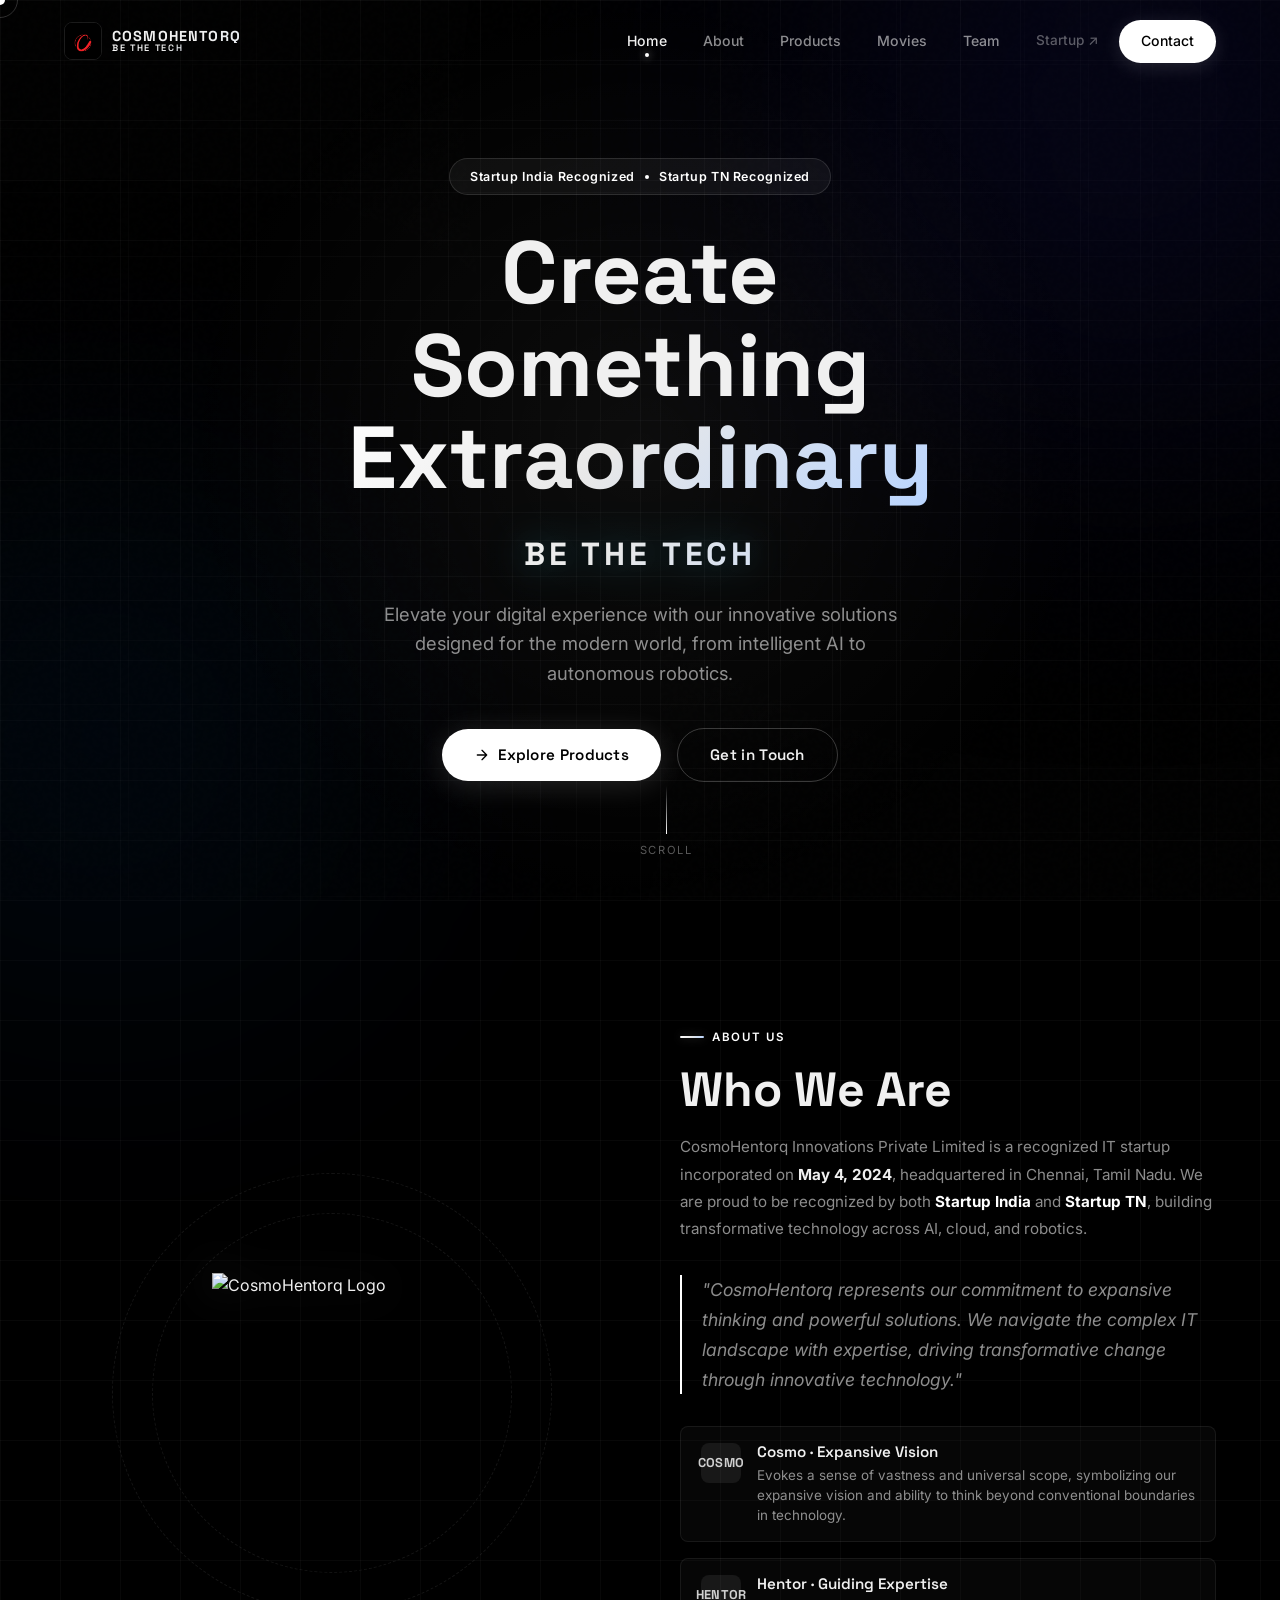
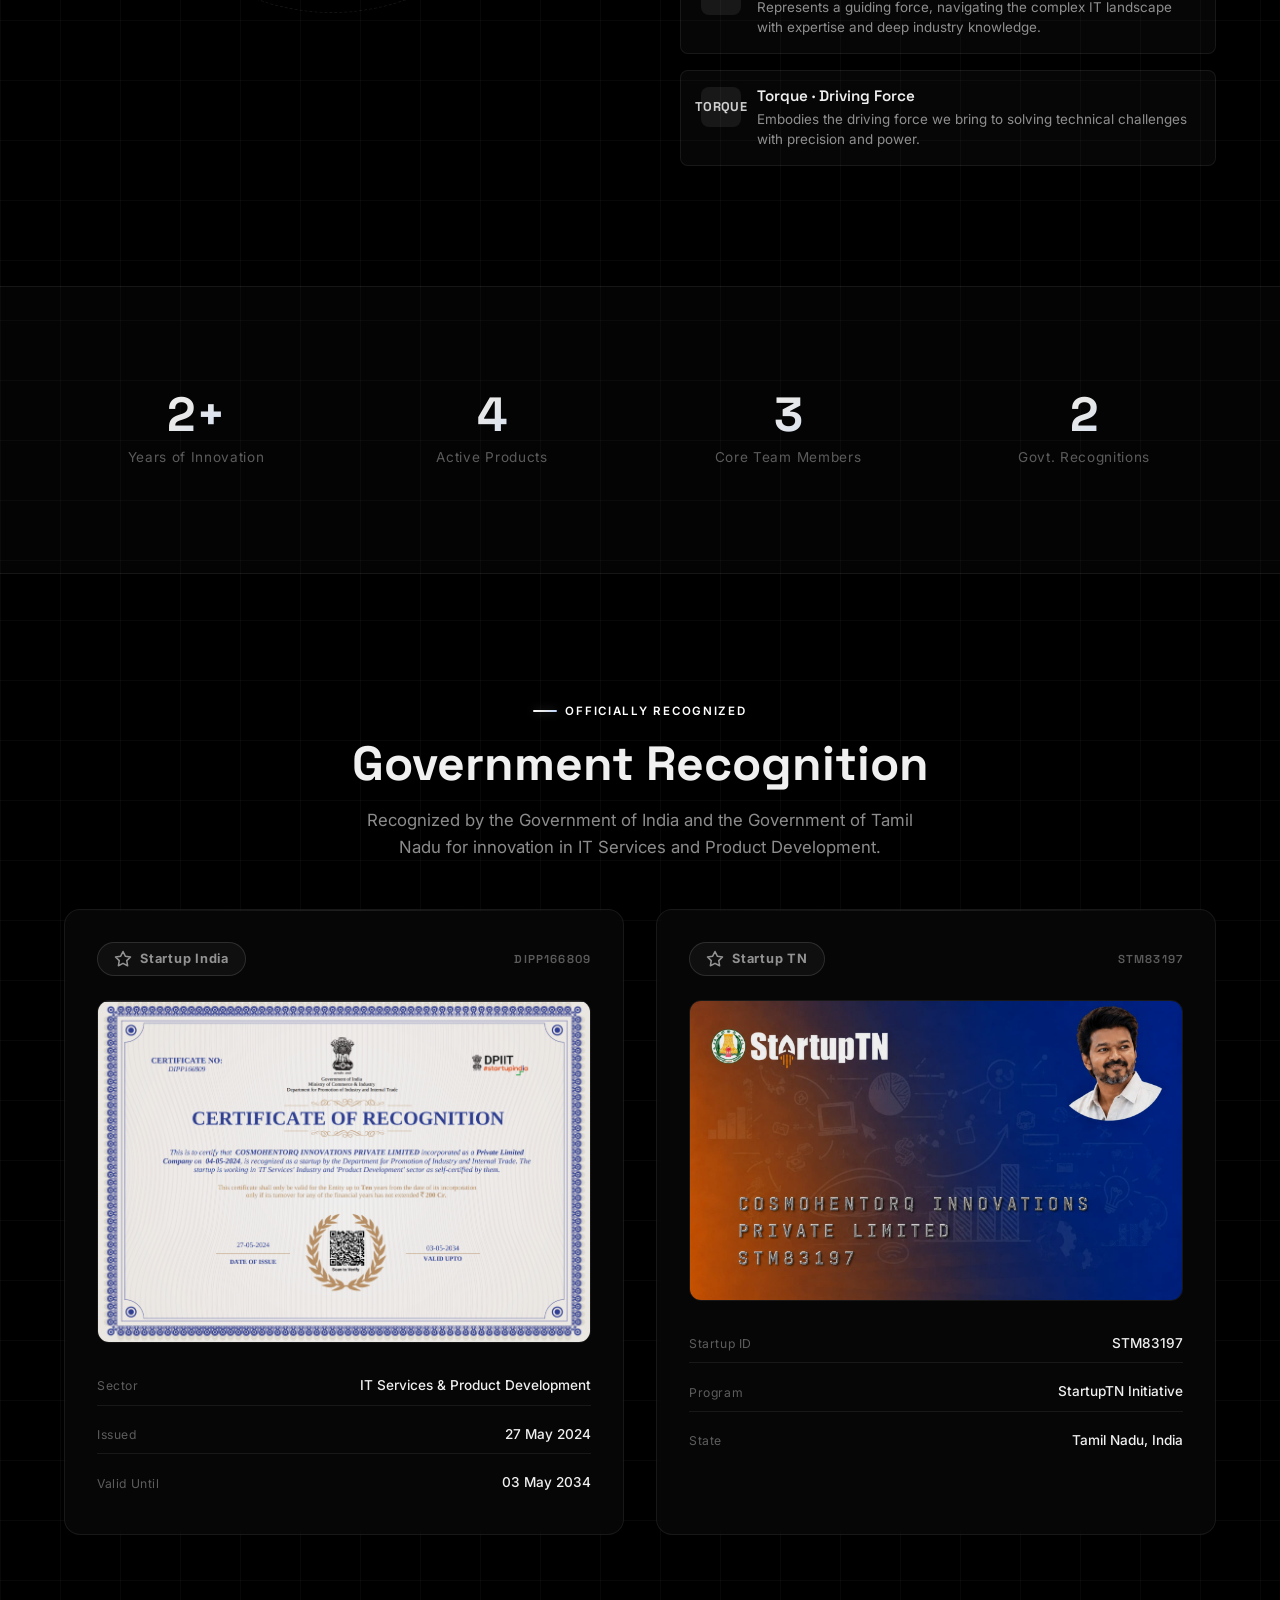
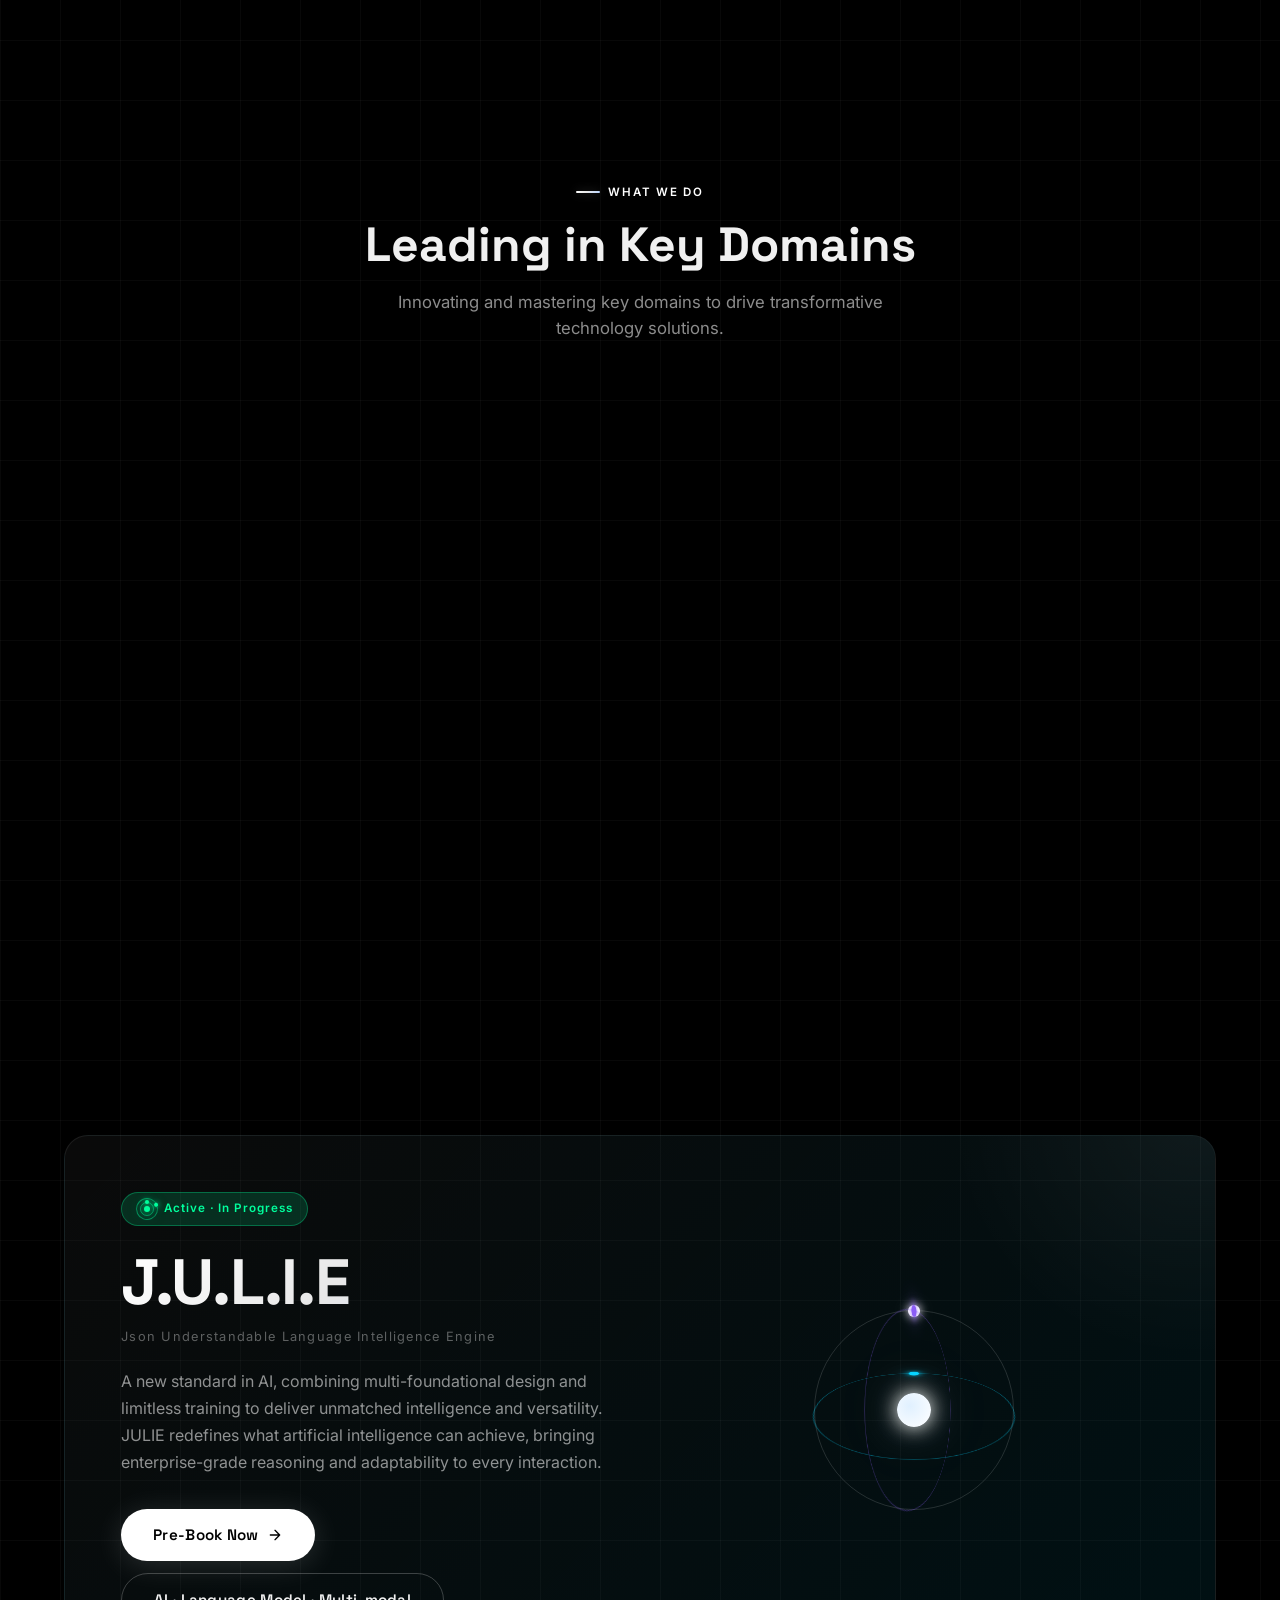
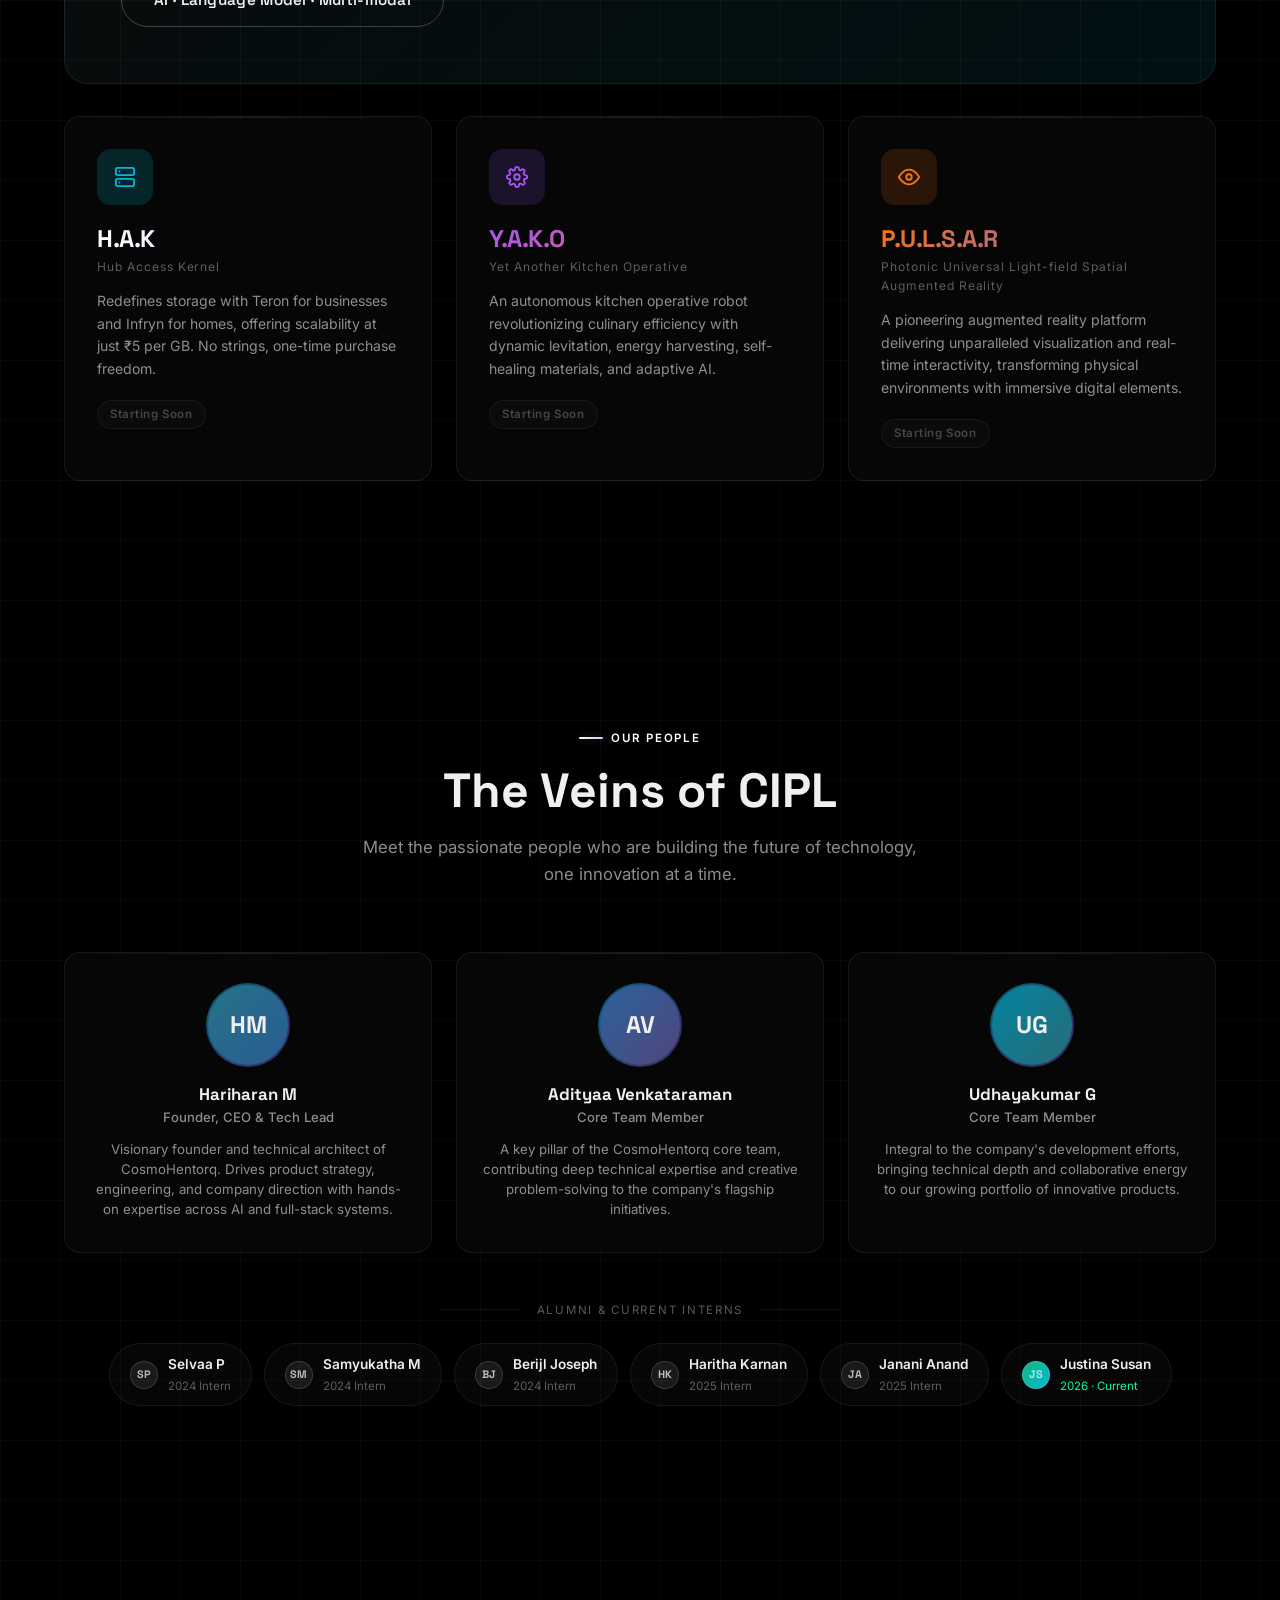
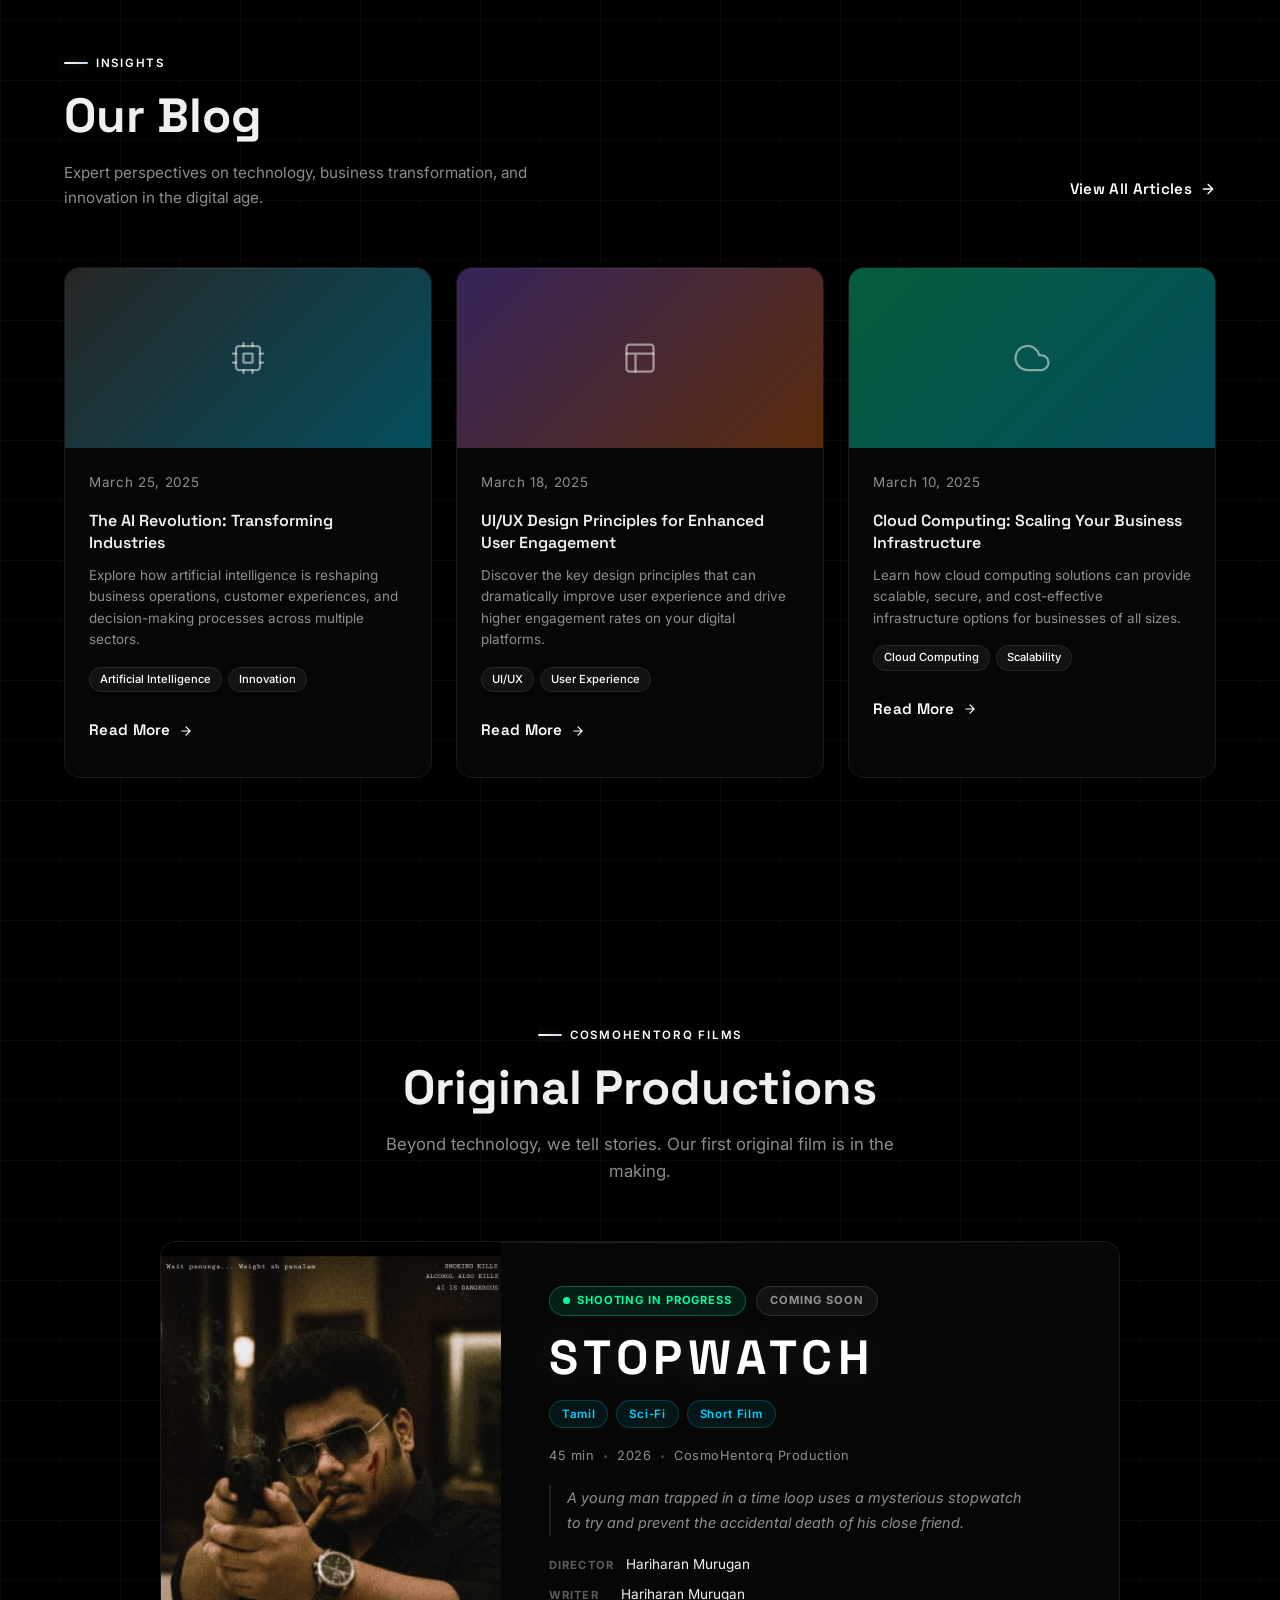
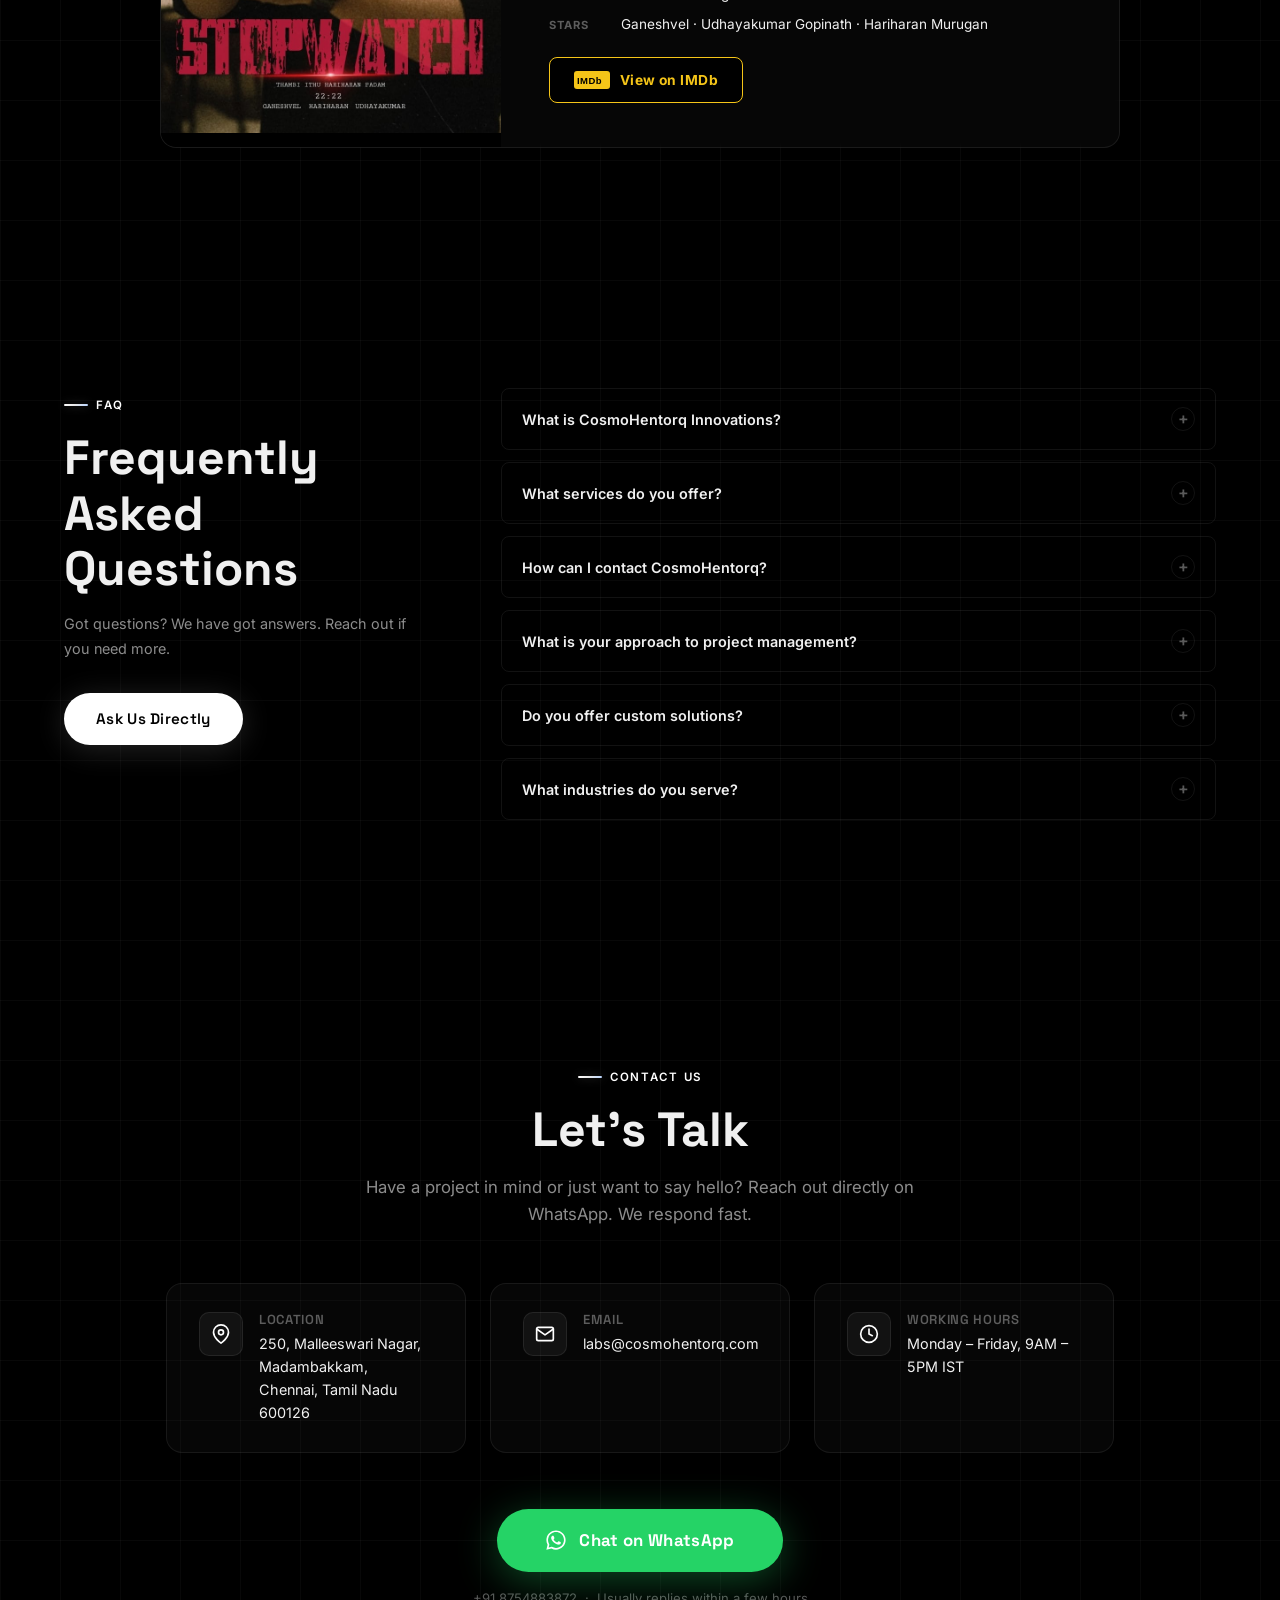
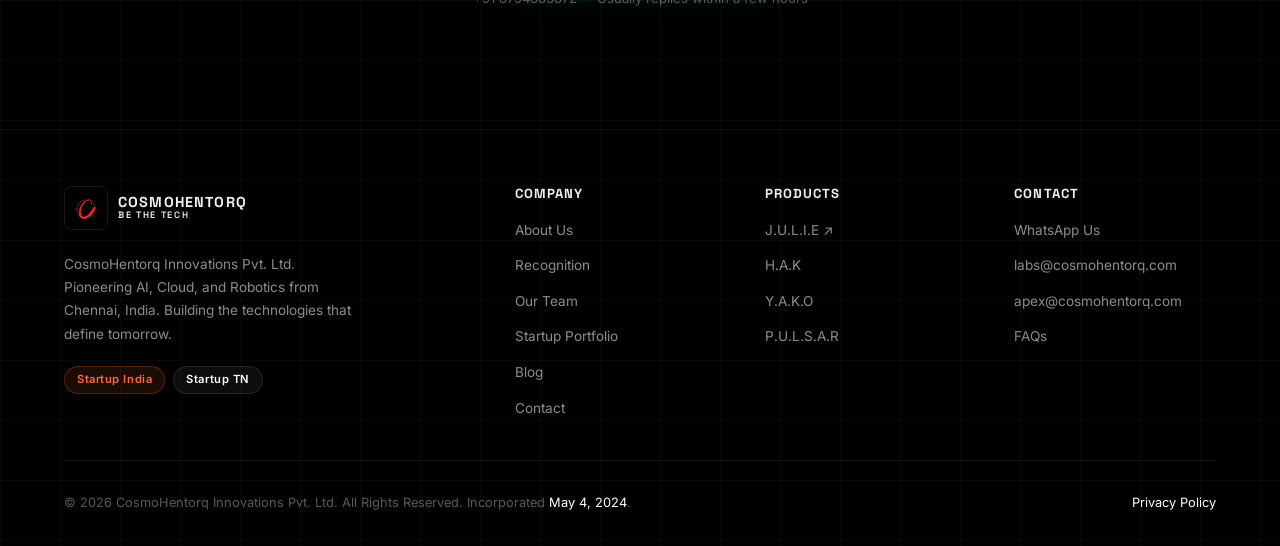
==== commit ac90cf3a: "Switch to White.png logo, update glow to white/electric blue White transparent logo matches universe" ====
--- a/index.html
+++ b/index.html
@@ -95,7 +95,7 @@
         <div class="about-visual reveal-left">
           <div class="about-ring about-ring-1"></div>
           <div class="about-ring about-ring-2"></div>
-          <img src="logo.png" alt="CosmoHentorq Logo" class="about-logo-float" />
+          <img src="White.png" alt="CosmoHentorq Logo" class="about-logo-float" />
         </div>
 
         <!-- Text -->
--- a/style.css
+++ b/style.css
@@ -350,9 +350,8 @@
   transition: filter 0.4s ease;
   cursor: none;
 }
-.about-logo-float:hover,
 .about-logo-float.logo-hovered {
-  filter: drop-shadow(0 0 28px rgba(220,50,50,0.7)) drop-shadow(0 0 60px rgba(220,80,50,0.35));
+  filter: drop-shadow(0 0 24px rgba(255,255,255,0.9)) drop-shadow(0 0 60px rgba(0,212,255,0.45));
   animation-play-state: paused;
 }
 .about-ring {
@@ -1167,7 +1166,7 @@
 .stat-item:hover .stat-number { filter: drop-shadow(0 0 14px rgba(255,255,255,0.22)); }
 
 /* ---- About logo ambient glow ---- */
-.about-logo-float { filter: drop-shadow(0 0 30px rgba(220,50,50,0.35)); }
+.about-logo-float { filter: drop-shadow(0 0 20px rgba(255,255,255,0.15)); }
 
 /* ---- Team avatar hover glow ---- */
 .team-card:hover .team-avatar {
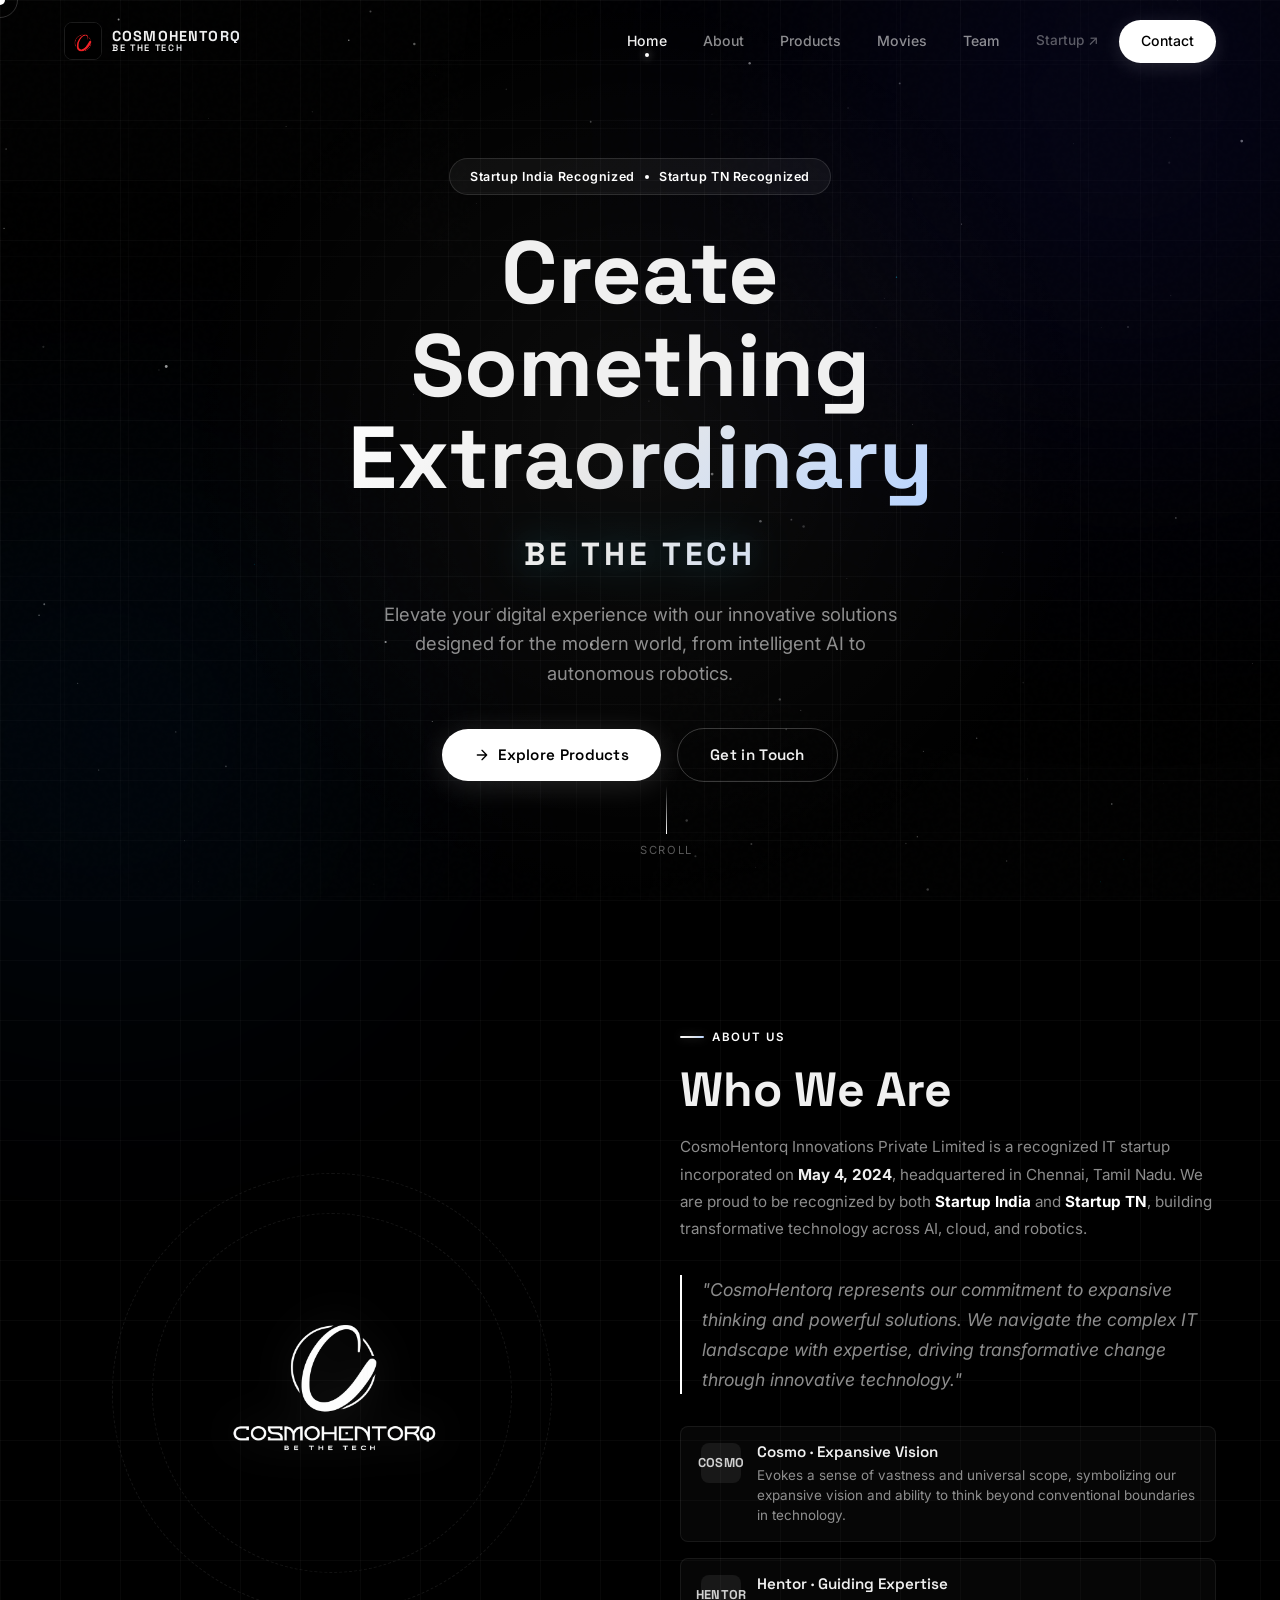
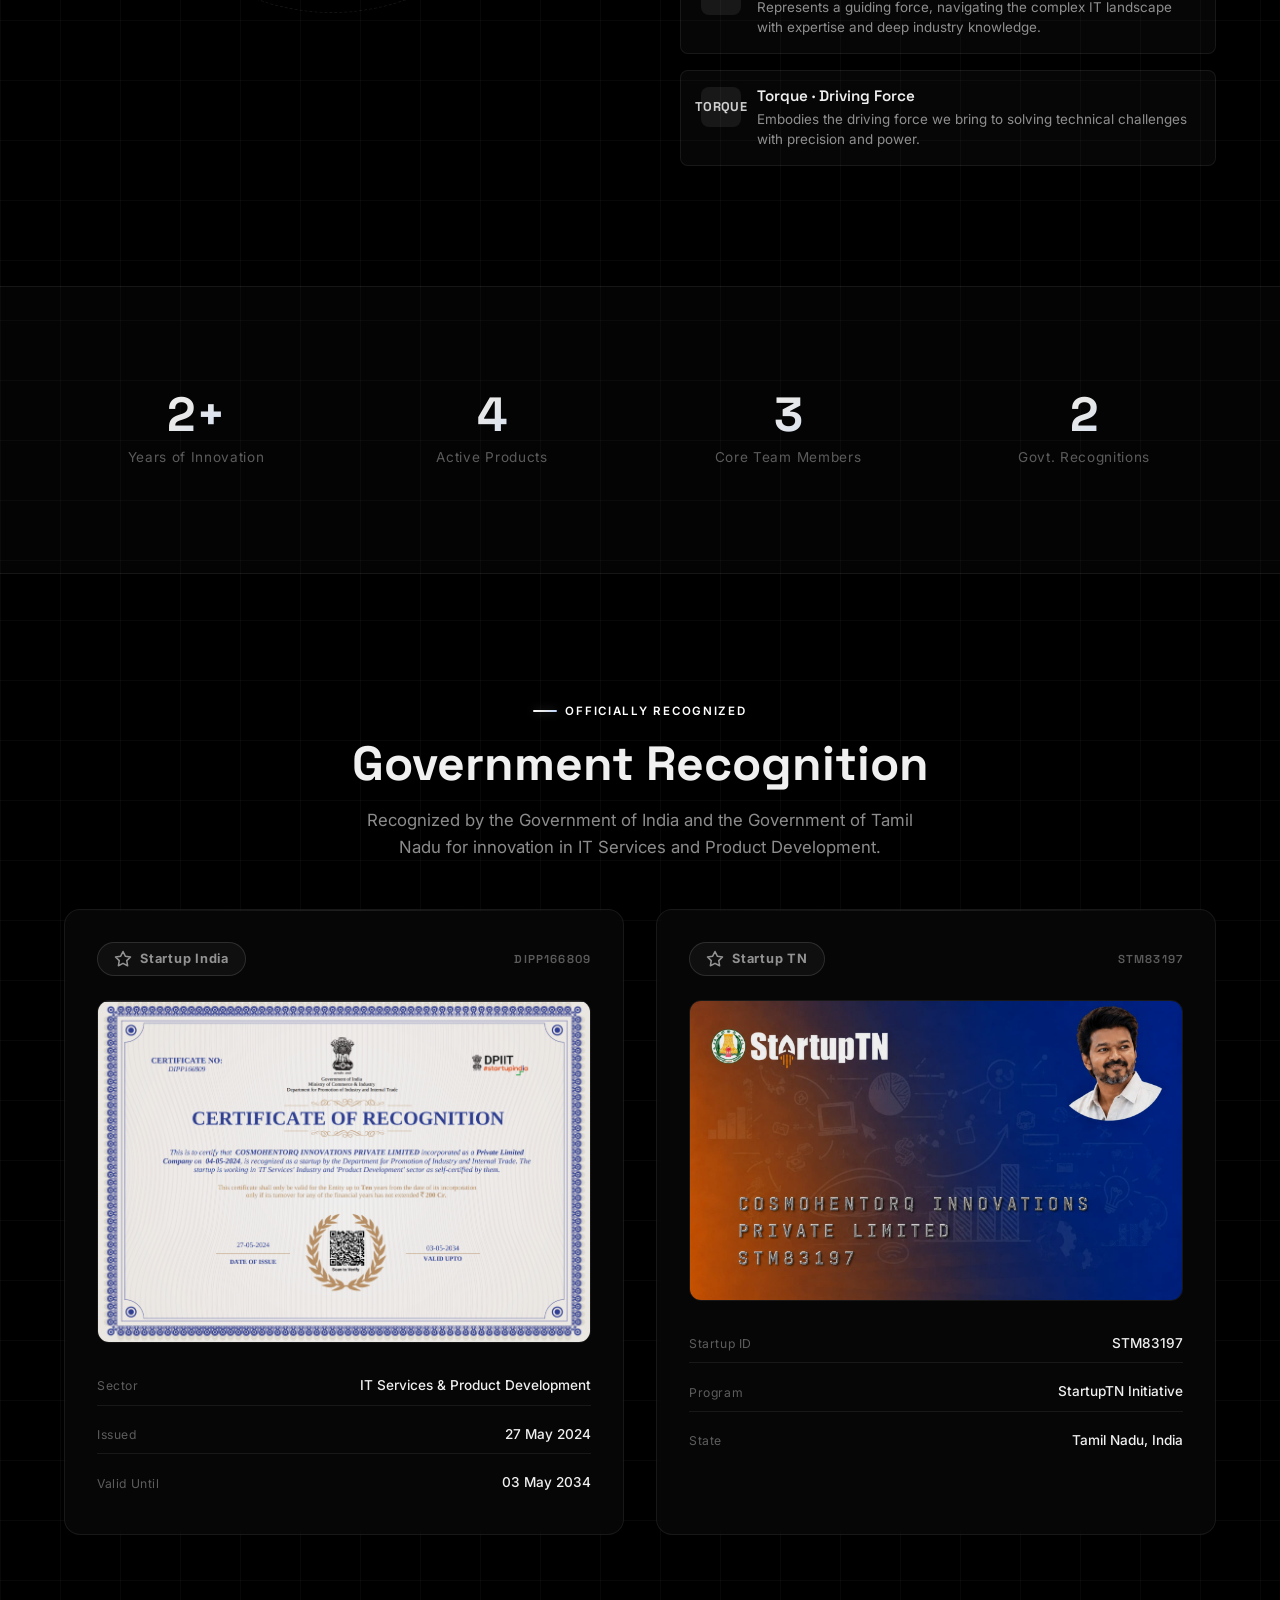
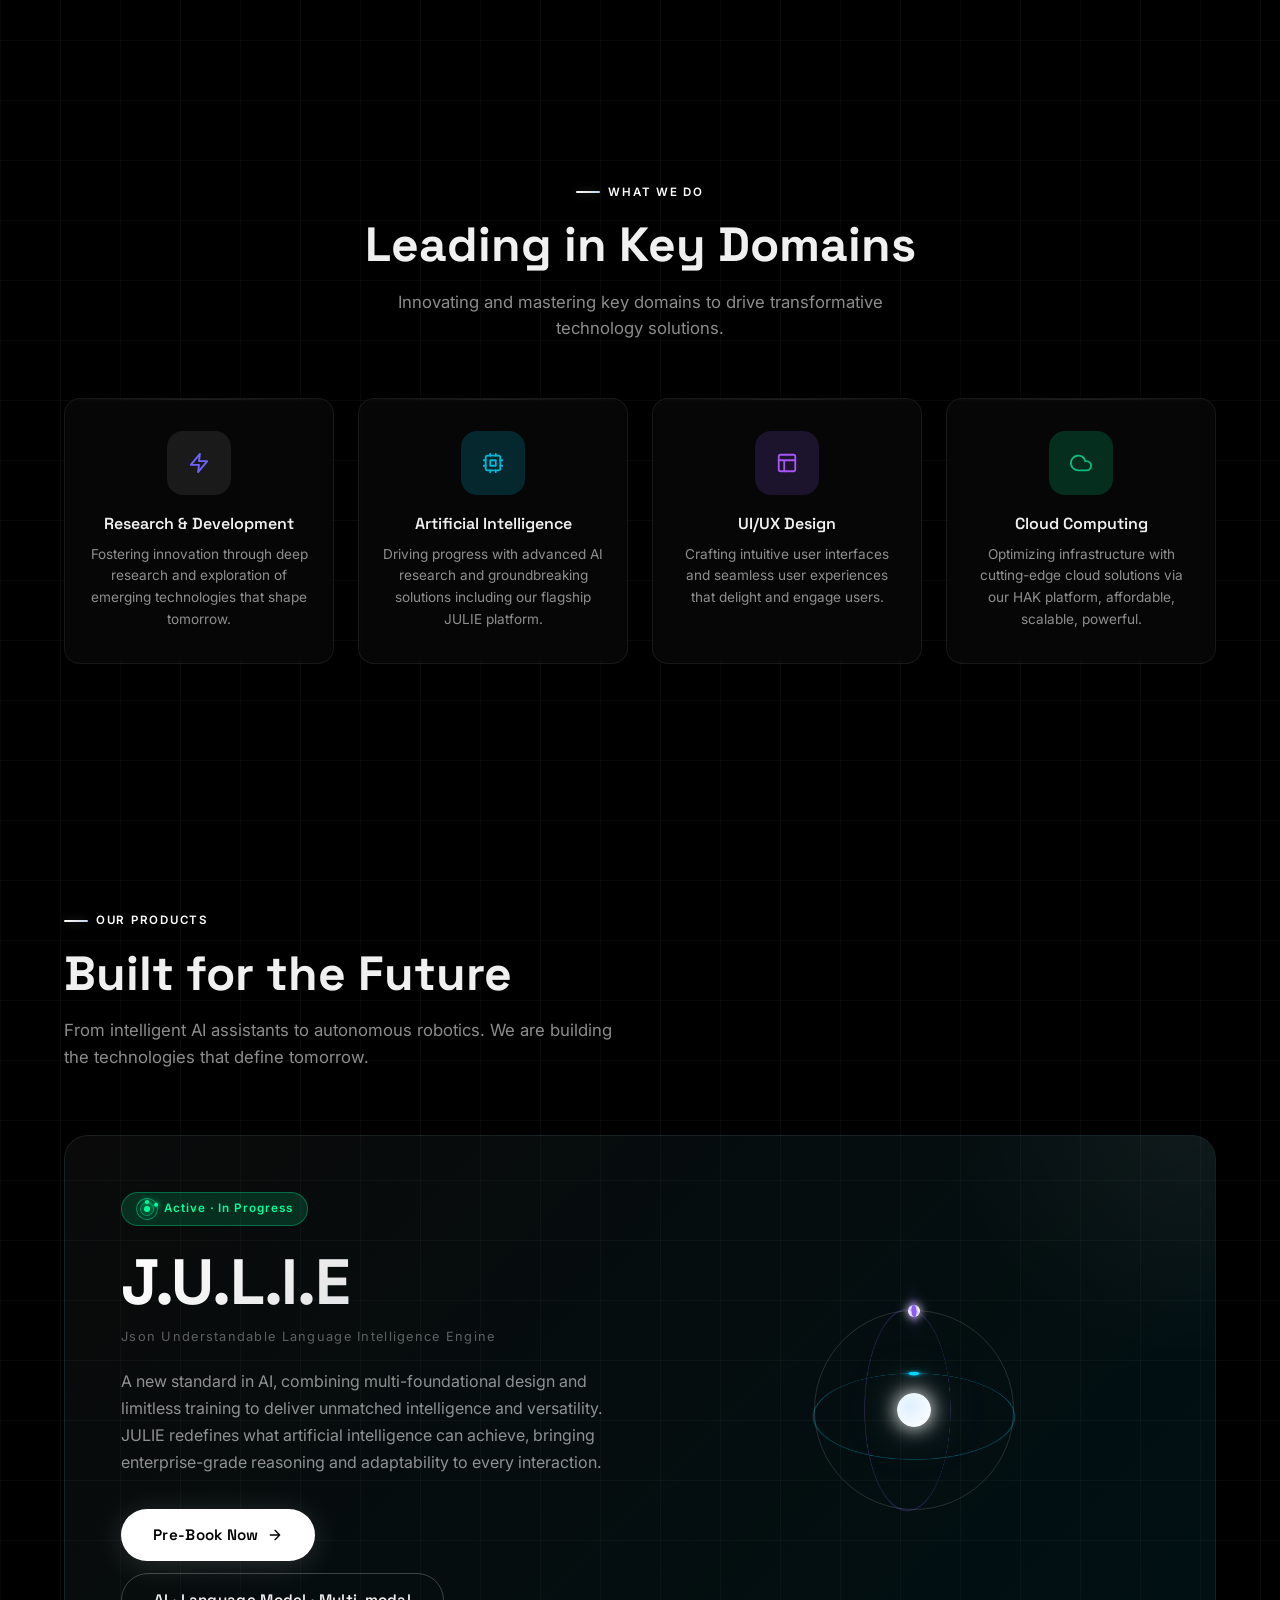
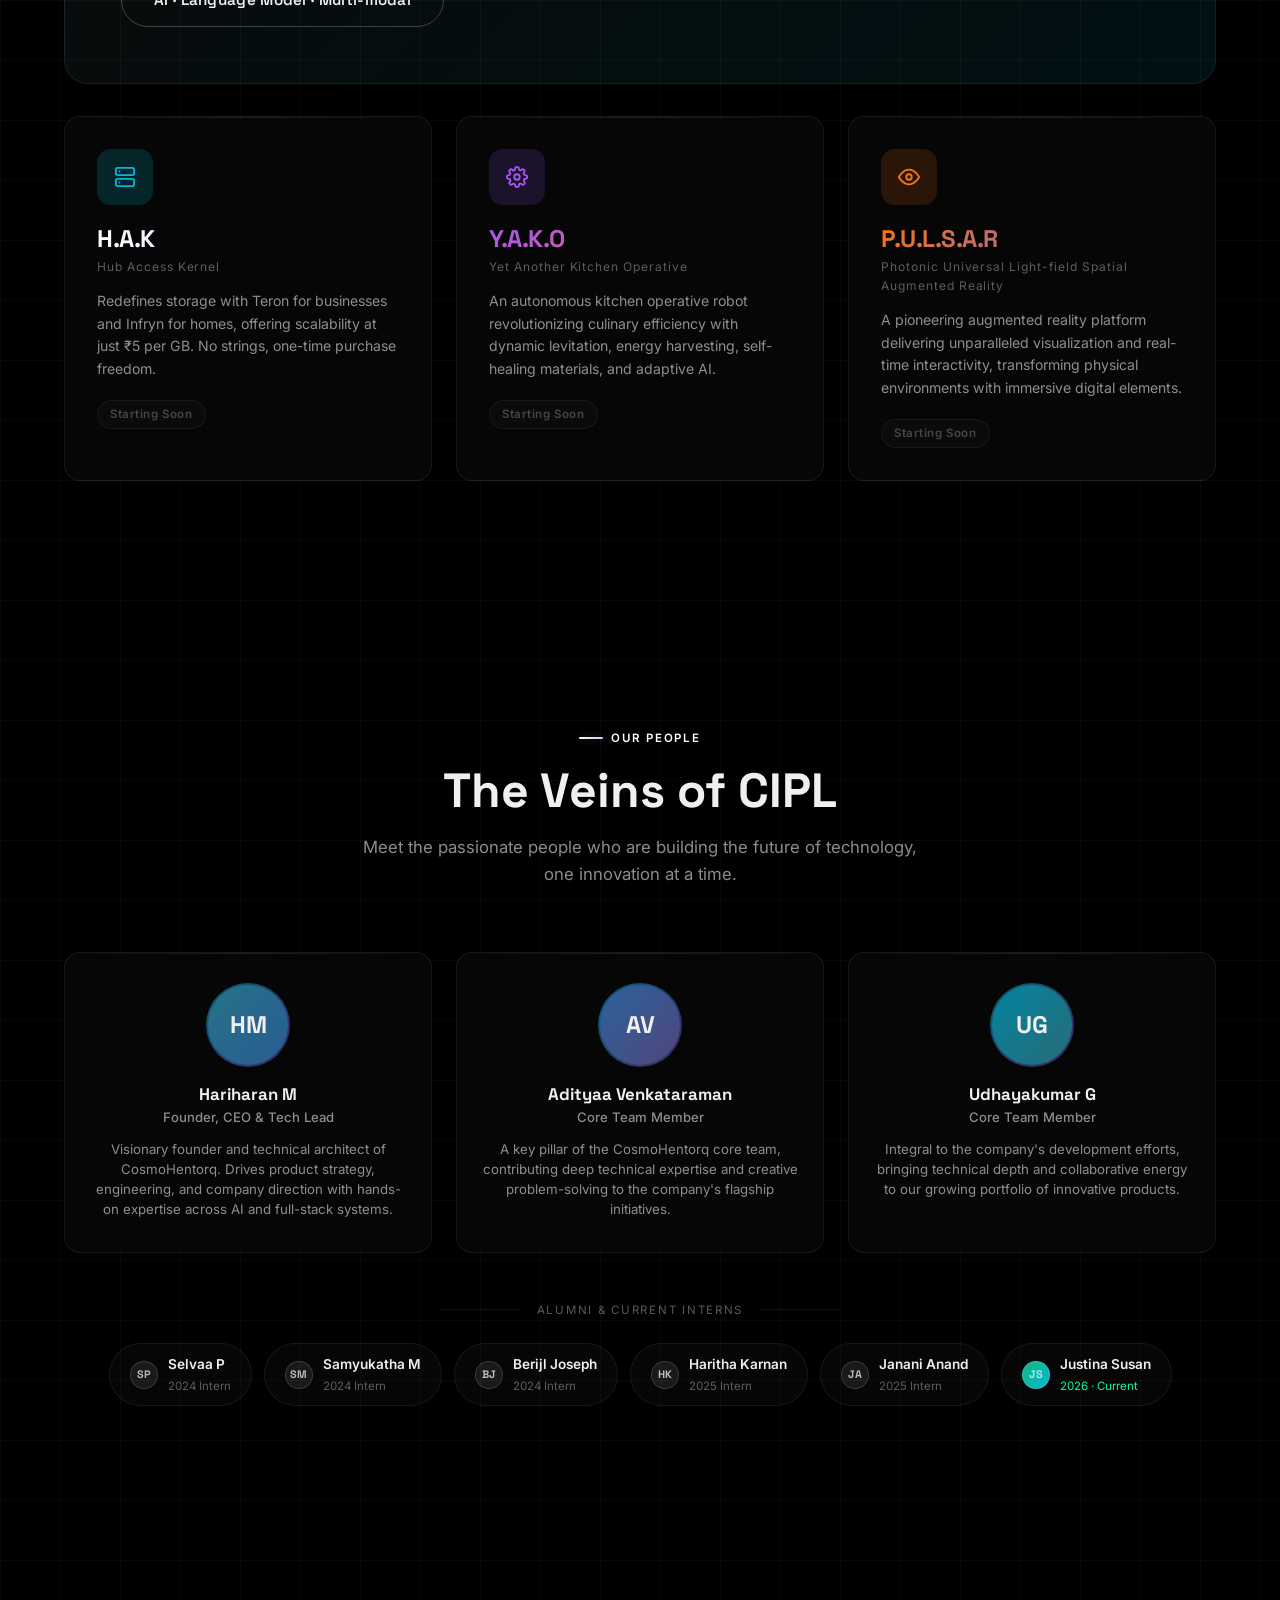
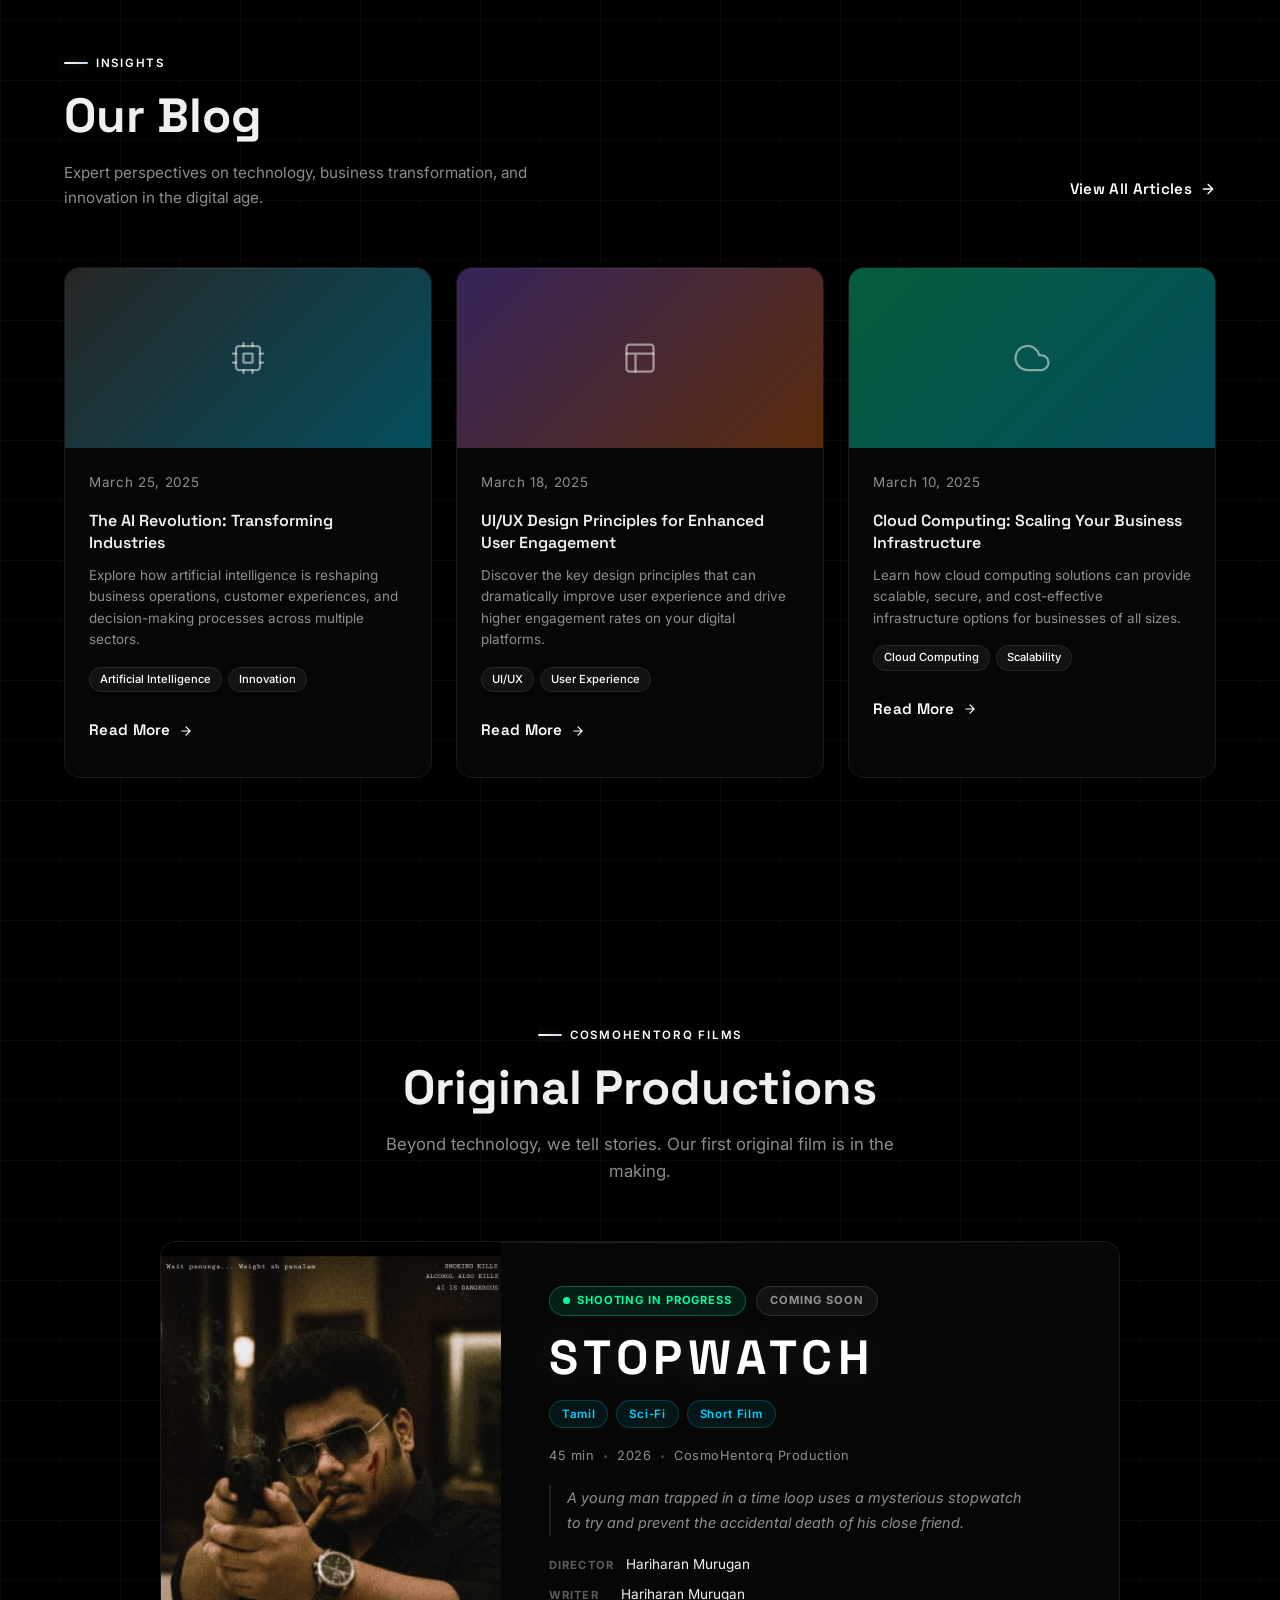
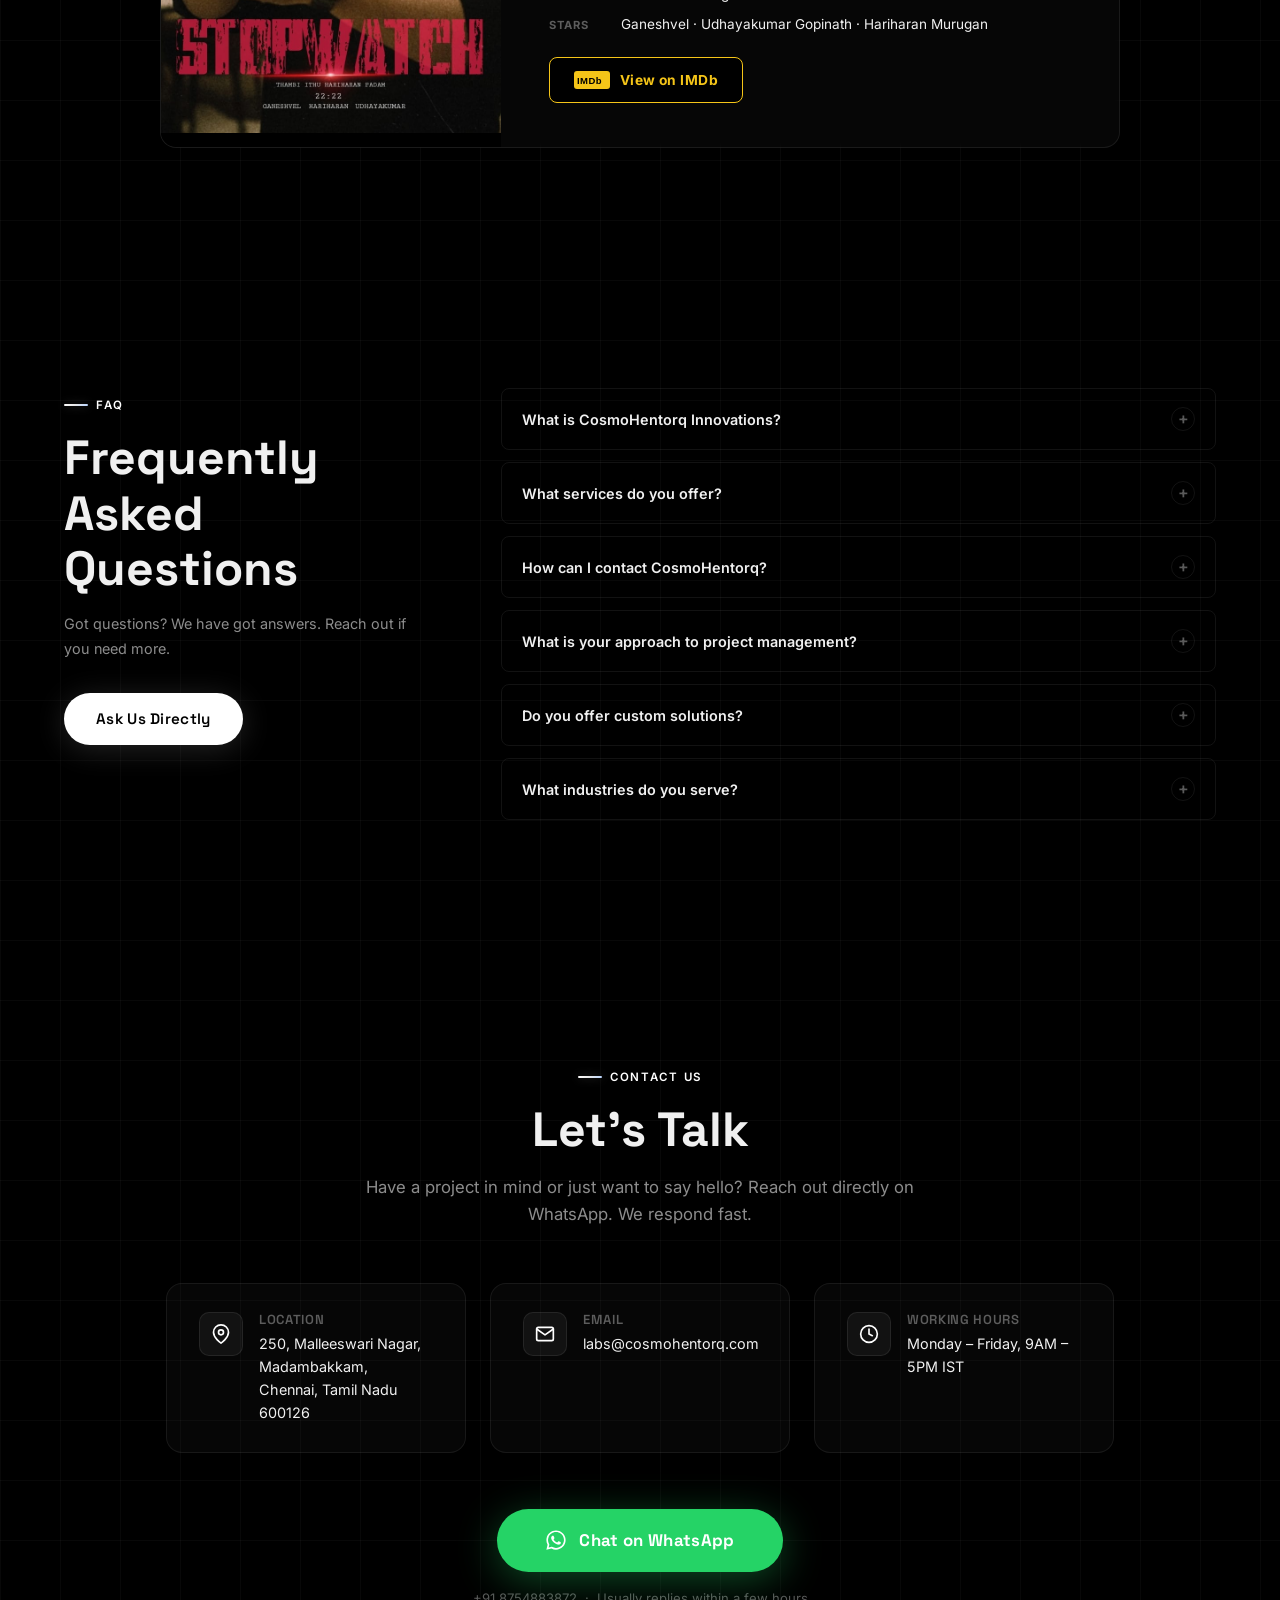
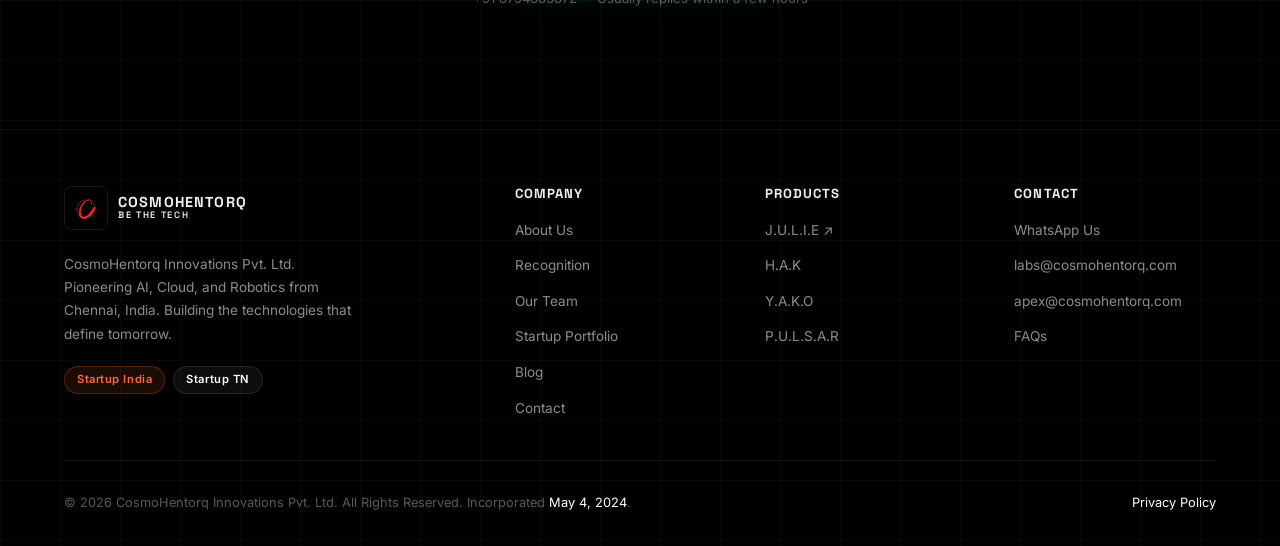
==== commit 5ac22dae: "Rename White.png to logo-white.png to bypass Cloudflare cache Co-Authored-By: Claude Sonnet 4.6 <nor" ====
--- a/index.html
+++ b/index.html
@@ -95,7 +95,7 @@
         <div class="about-visual reveal-left">
           <div class="about-ring about-ring-1"></div>
           <div class="about-ring about-ring-2"></div>
-          <img src="White.png" alt="CosmoHentorq Logo" class="about-logo-float" />
+          <img src="logo-white.png" alt="CosmoHentorq Logo" class="about-logo-float" />
         </div>
 
         <!-- Text -->
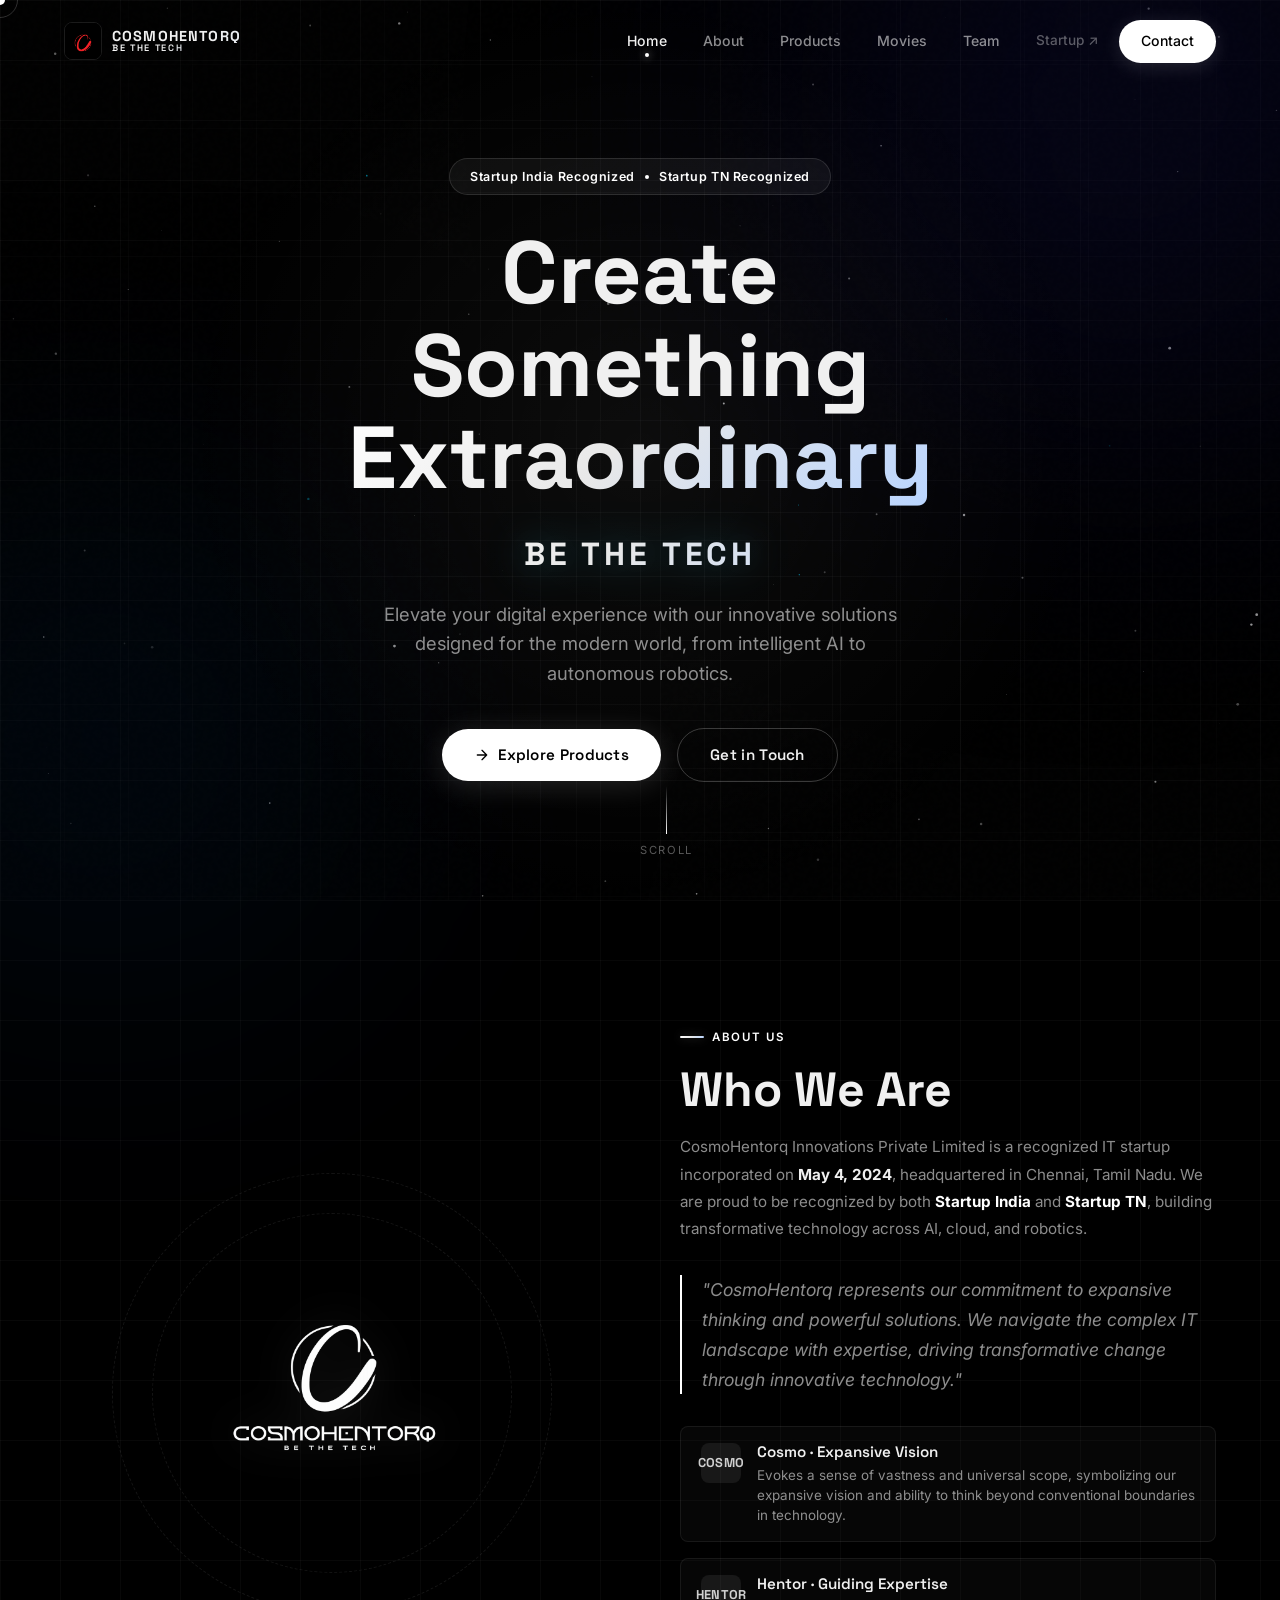
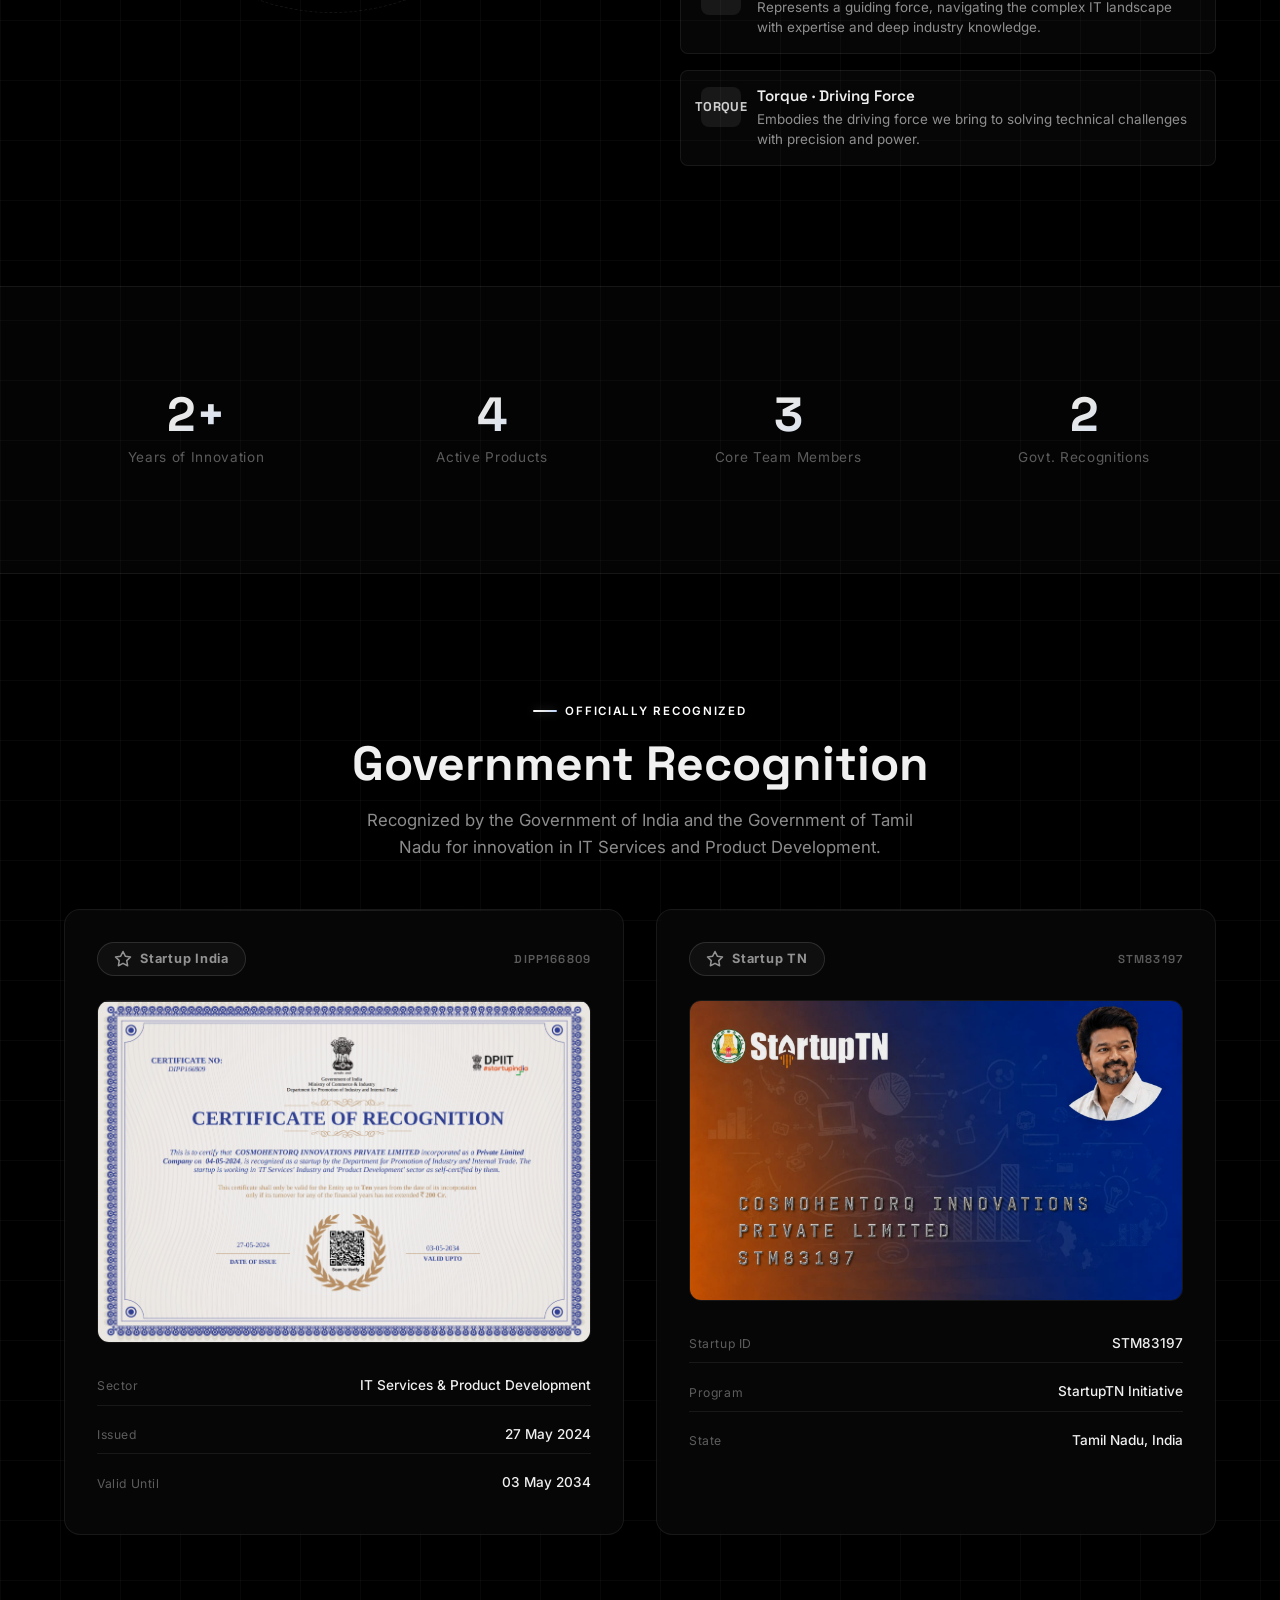
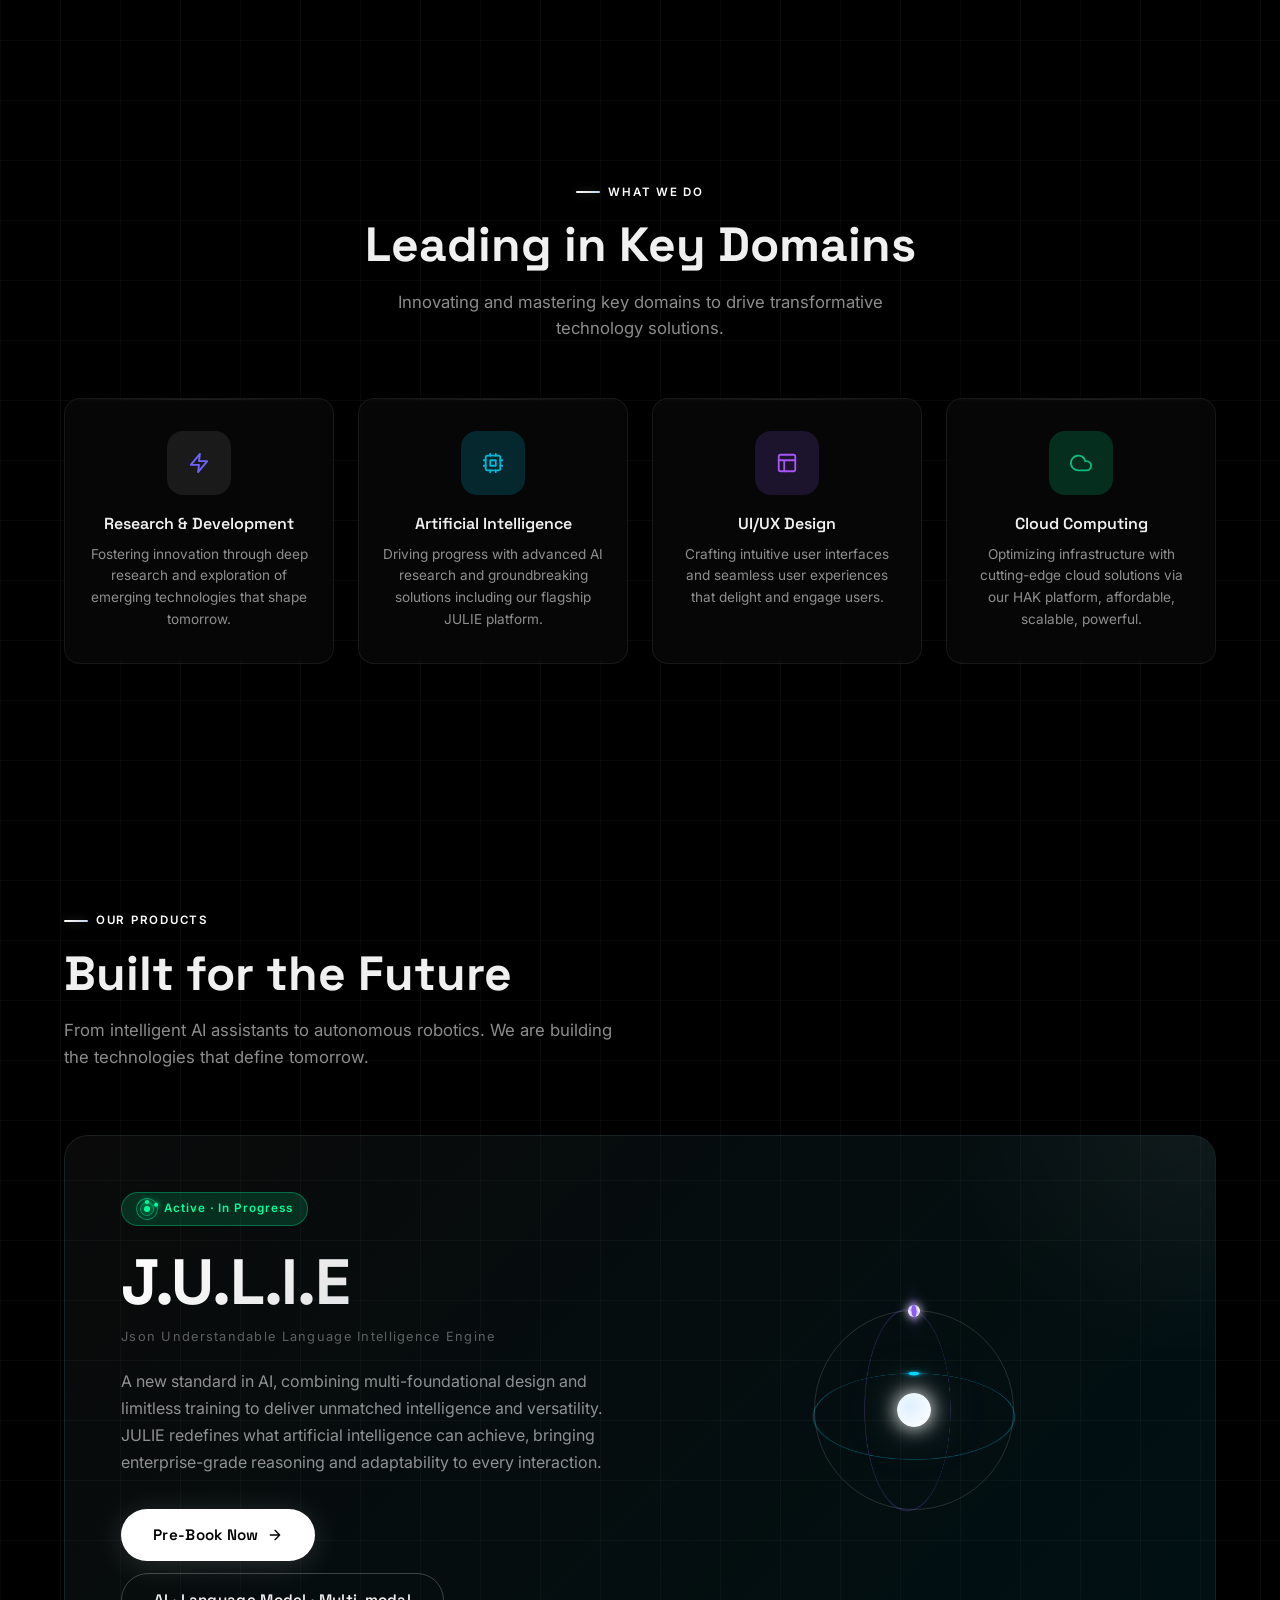
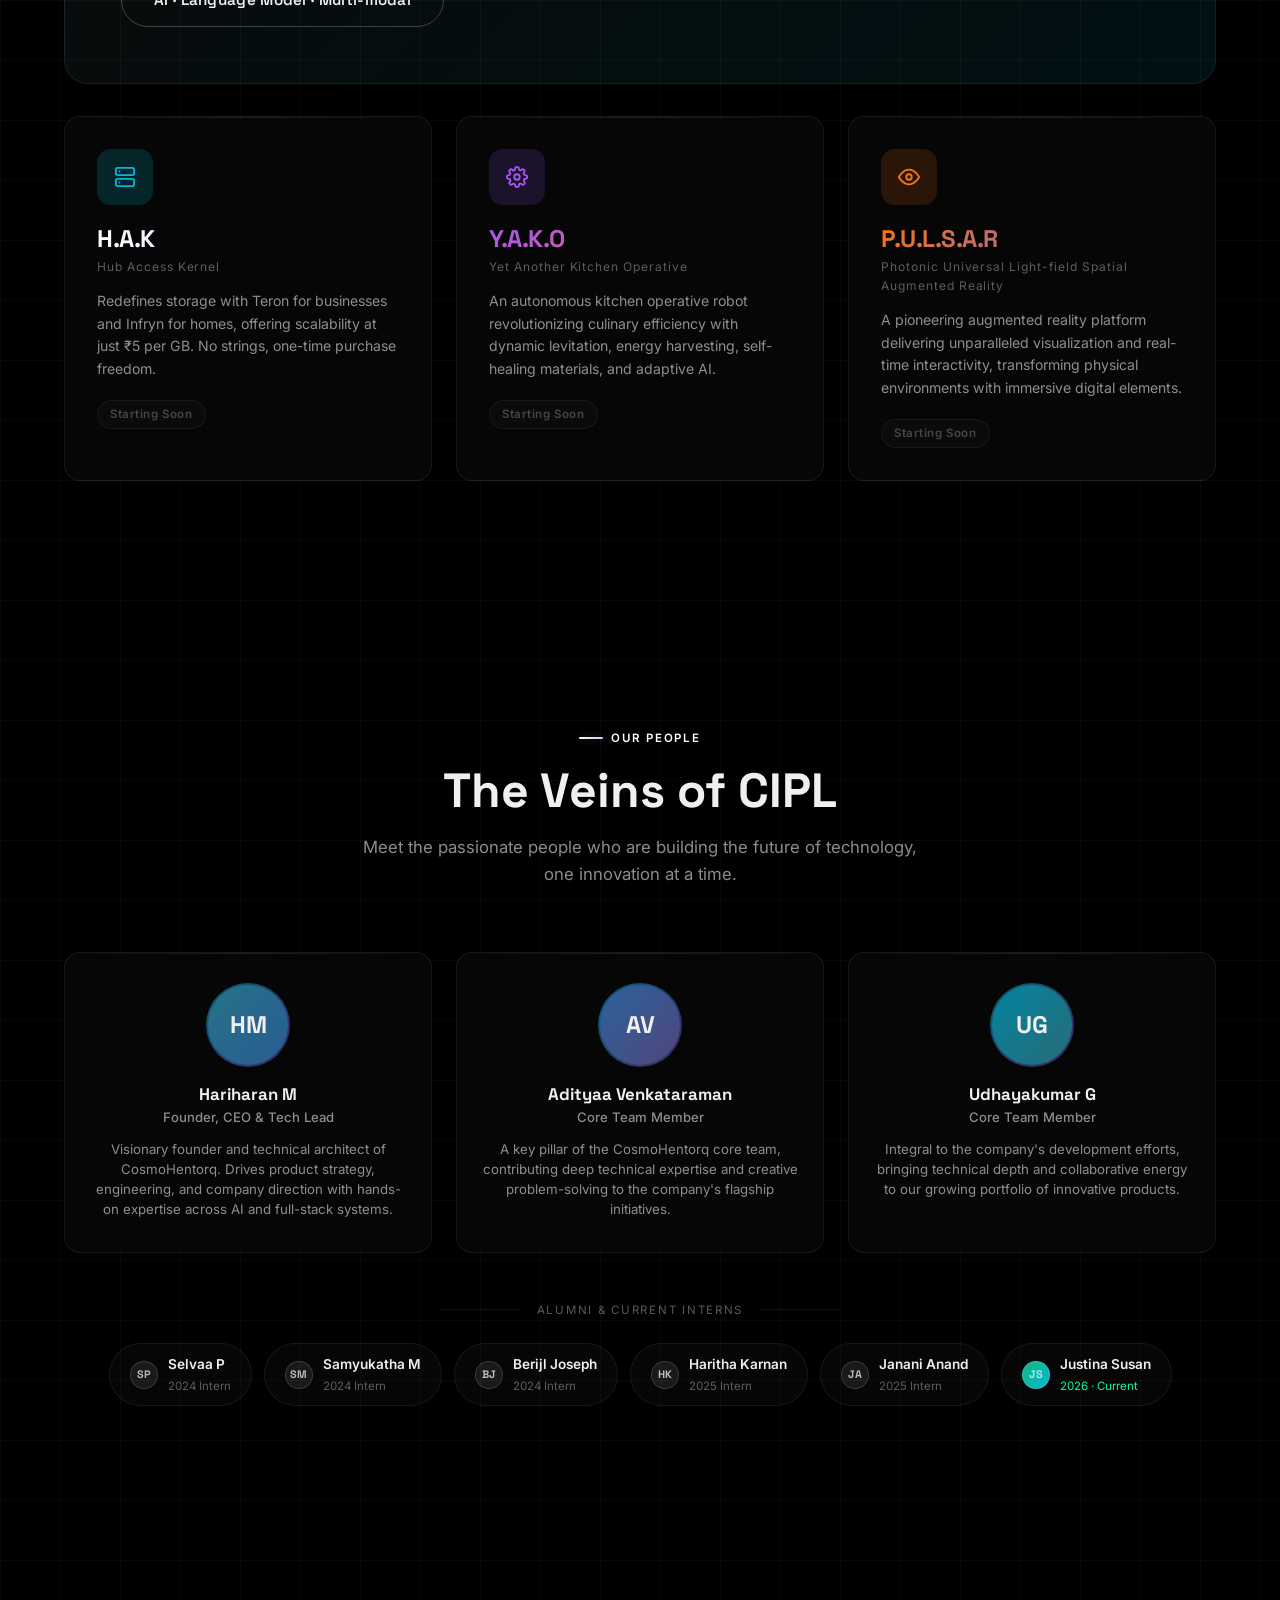
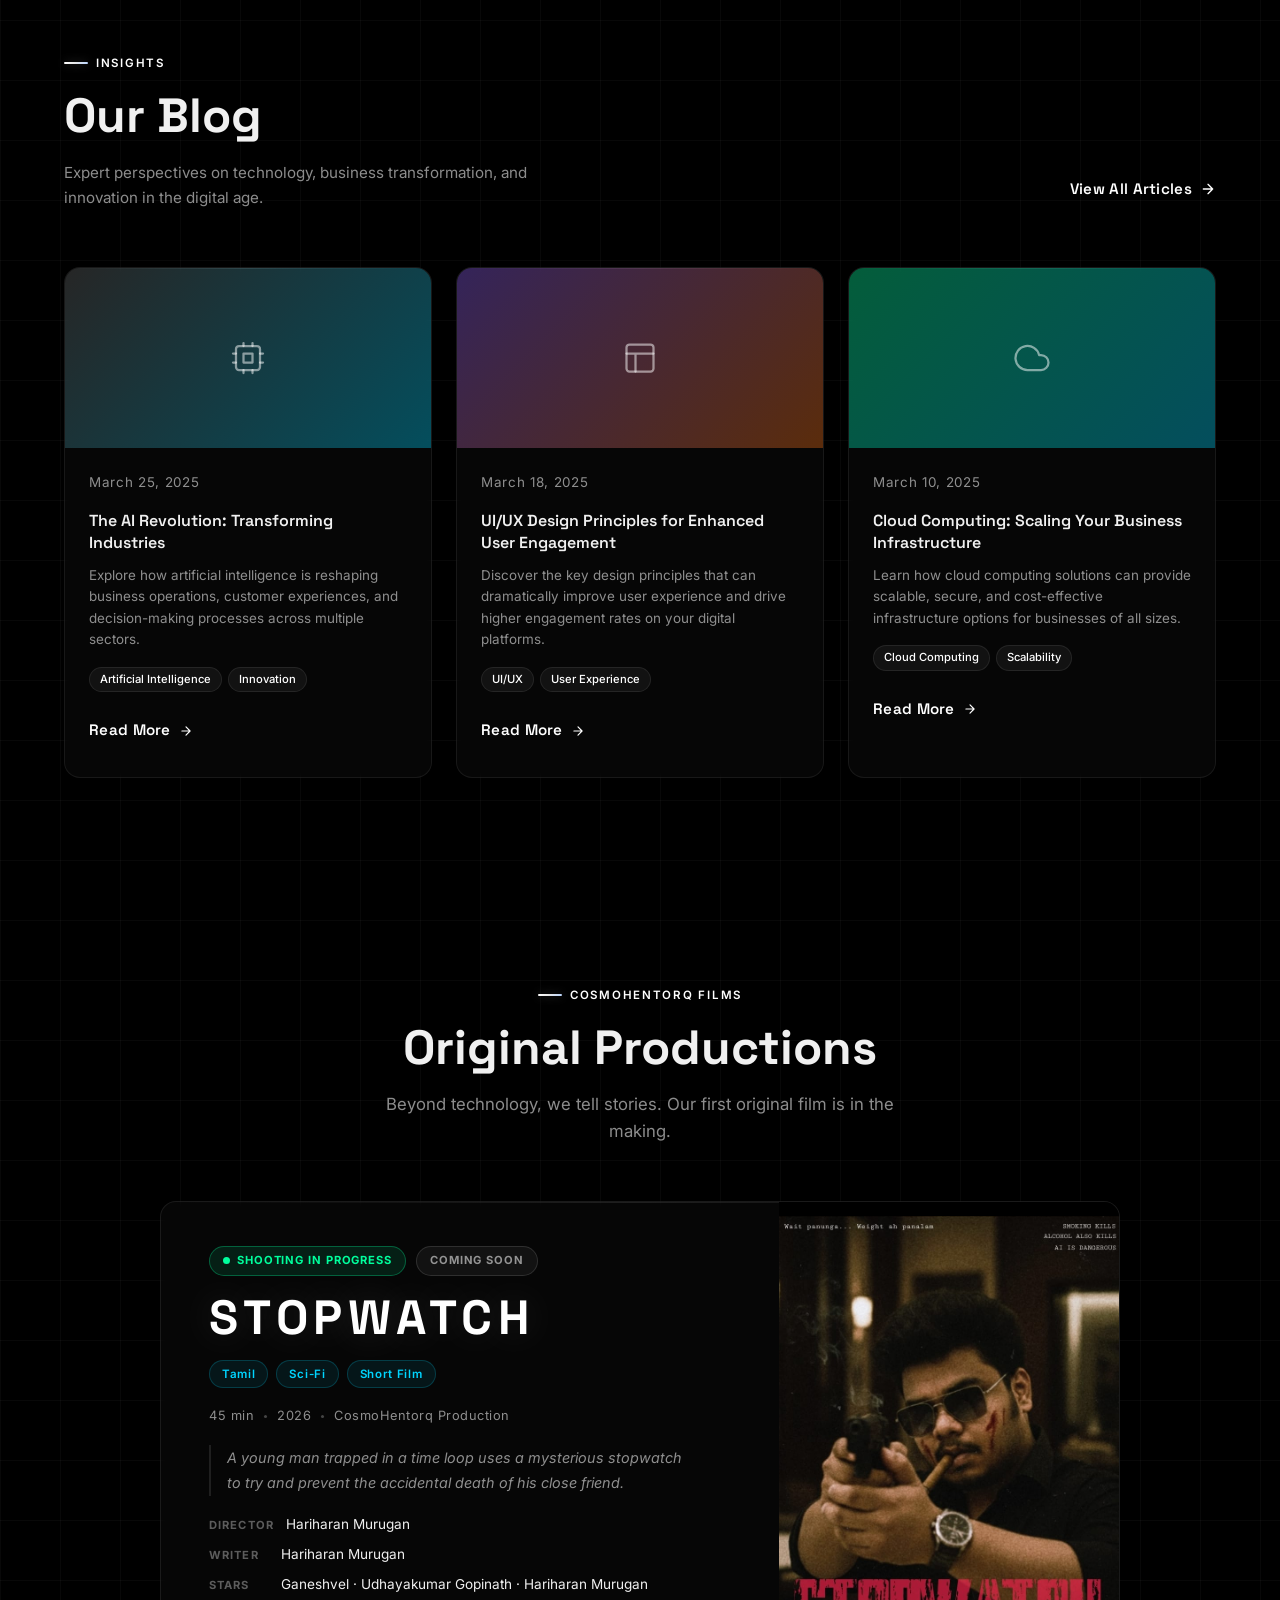
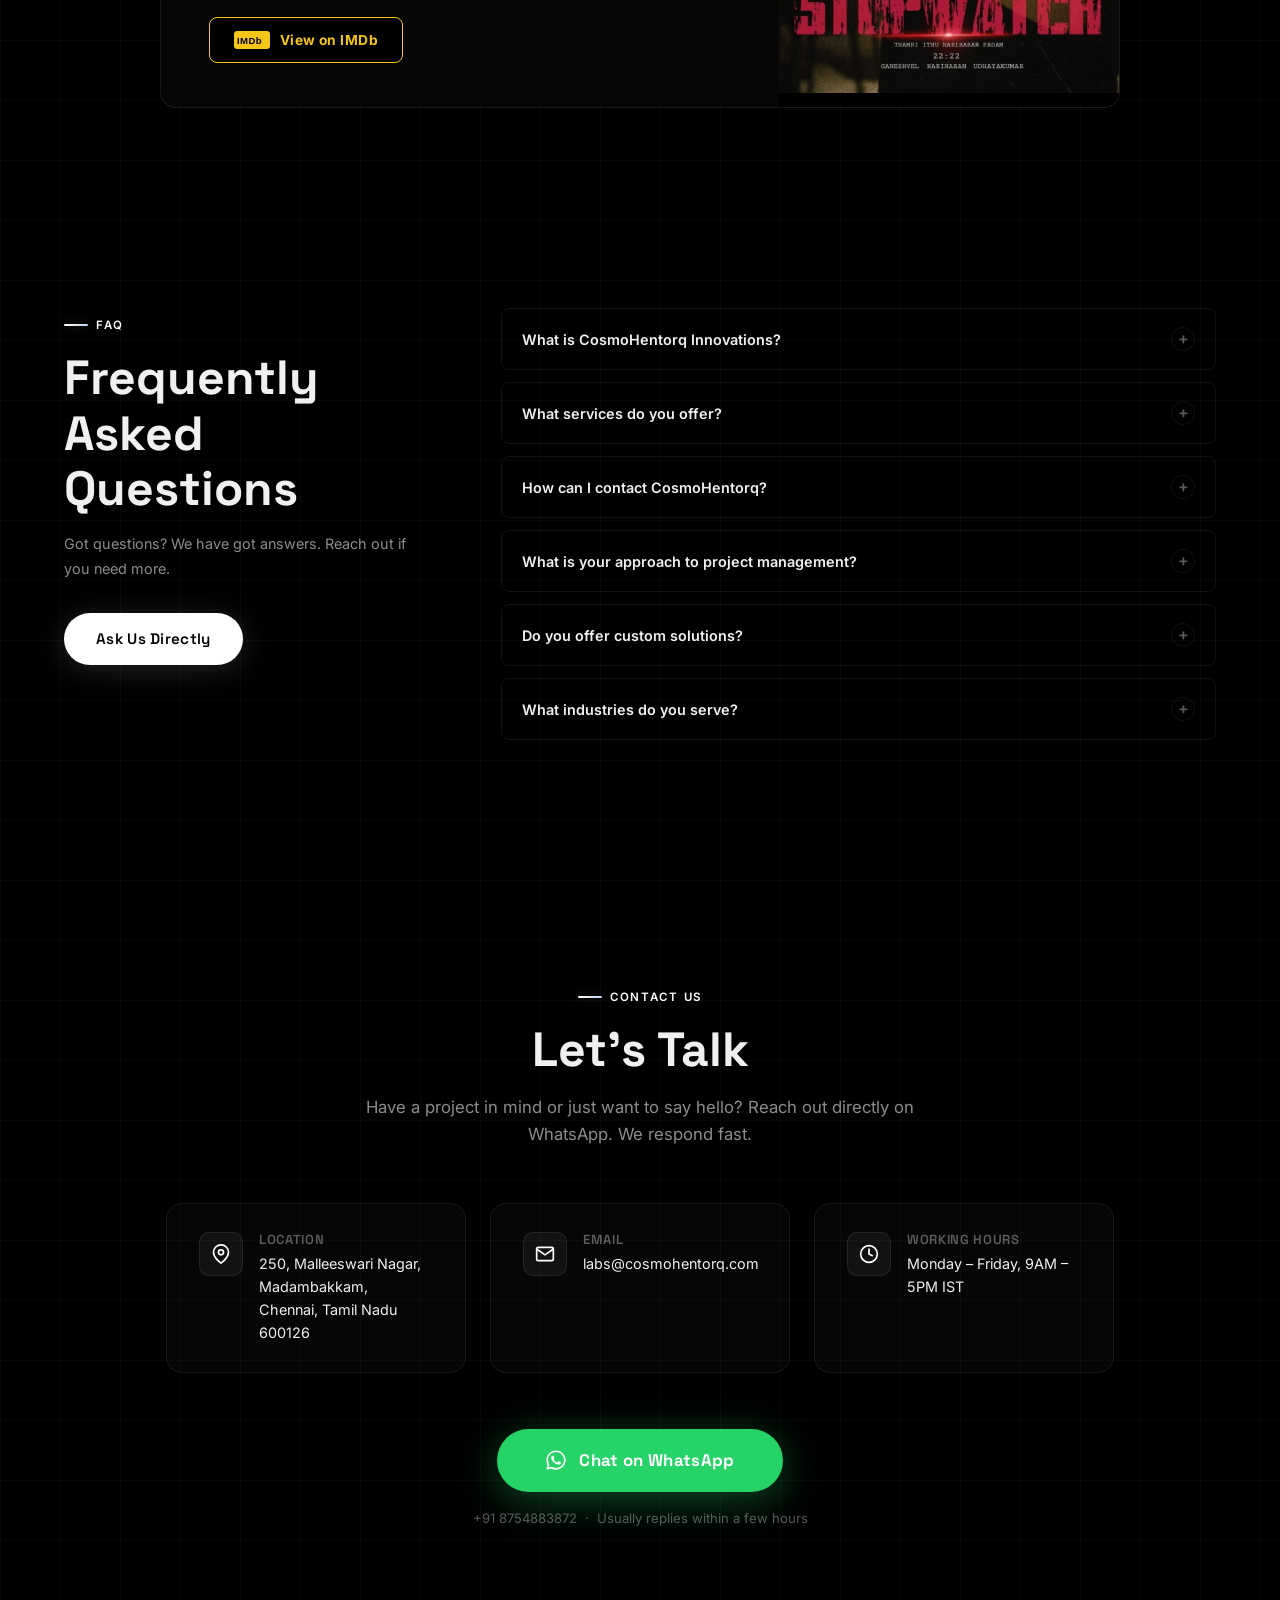
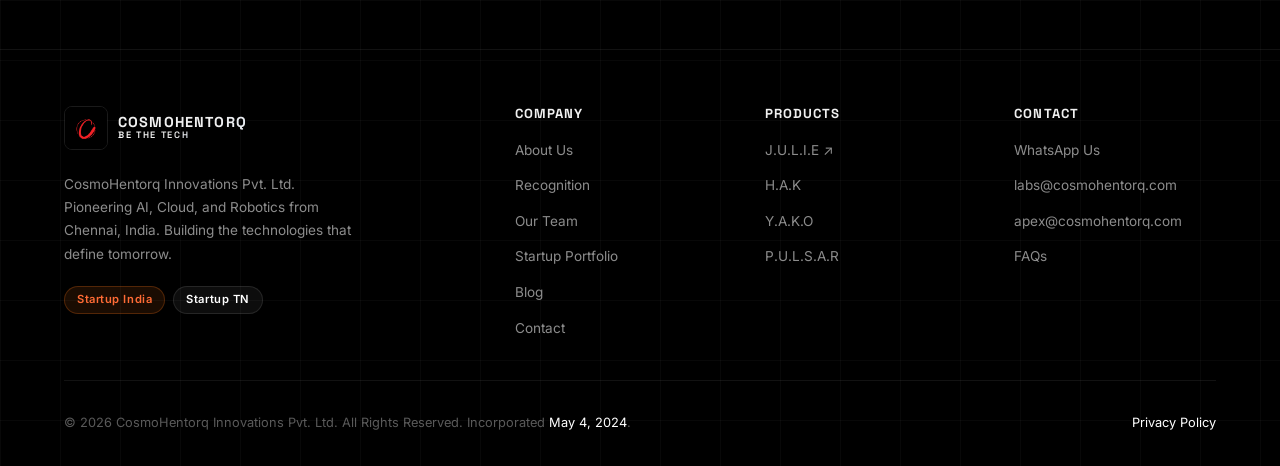
==== commit 4166f3a4: "Movie card: details left, poster right; tighter section padding Co-Authored-By: Claude Sonnet 4.6 <n" ====
--- a/index.html
+++ b/index.html
@@ -536,11 +536,6 @@
       </div>
 
       <div class="movie-card glass-card reveal">
-        <!-- Poster -->
-        <div class="movie-poster-col">
-          <img src="movies/stopwatch-2.jpeg" alt="Stopwatch film still" loading="lazy" />
-        </div>
-
         <!-- Details -->
         <div class="movie-details-col">
           <div class="movie-status-row">
@@ -588,6 +583,11 @@
             <svg width="36" height="18" viewBox="0 0 36 18" fill="none"><rect width="36" height="18" rx="3" fill="#F5C518"/><text x="3" y="13" font-family="Arial Black,sans-serif" font-size="9.5" font-weight="900" fill="#000">IMDb</text></svg>
             View on IMDb
           </a>
+        </div>
+
+        <!-- Poster -->
+        <div class="movie-poster-col">
+          <img src="movies/stopwatch-2.jpeg" alt="Stopwatch film still" loading="lazy" />
         </div>
       </div>
     </div>
--- a/style.css
+++ b/style.css
@@ -724,10 +724,10 @@
 }
 
 /* ---- MOVIES ---- */
-.movies { padding: 120px 0; }
+.movies { padding: 80px 0; }
 
 .movie-card {
-  display: grid; grid-template-columns: 340px 1fr; gap: 0;
+  display: grid; grid-template-columns: 1fr 340px; gap: 0;
   overflow: hidden; max-width: 960px; margin: 0 auto;
   border: 1px solid rgba(255,255,255,0.08);
 }
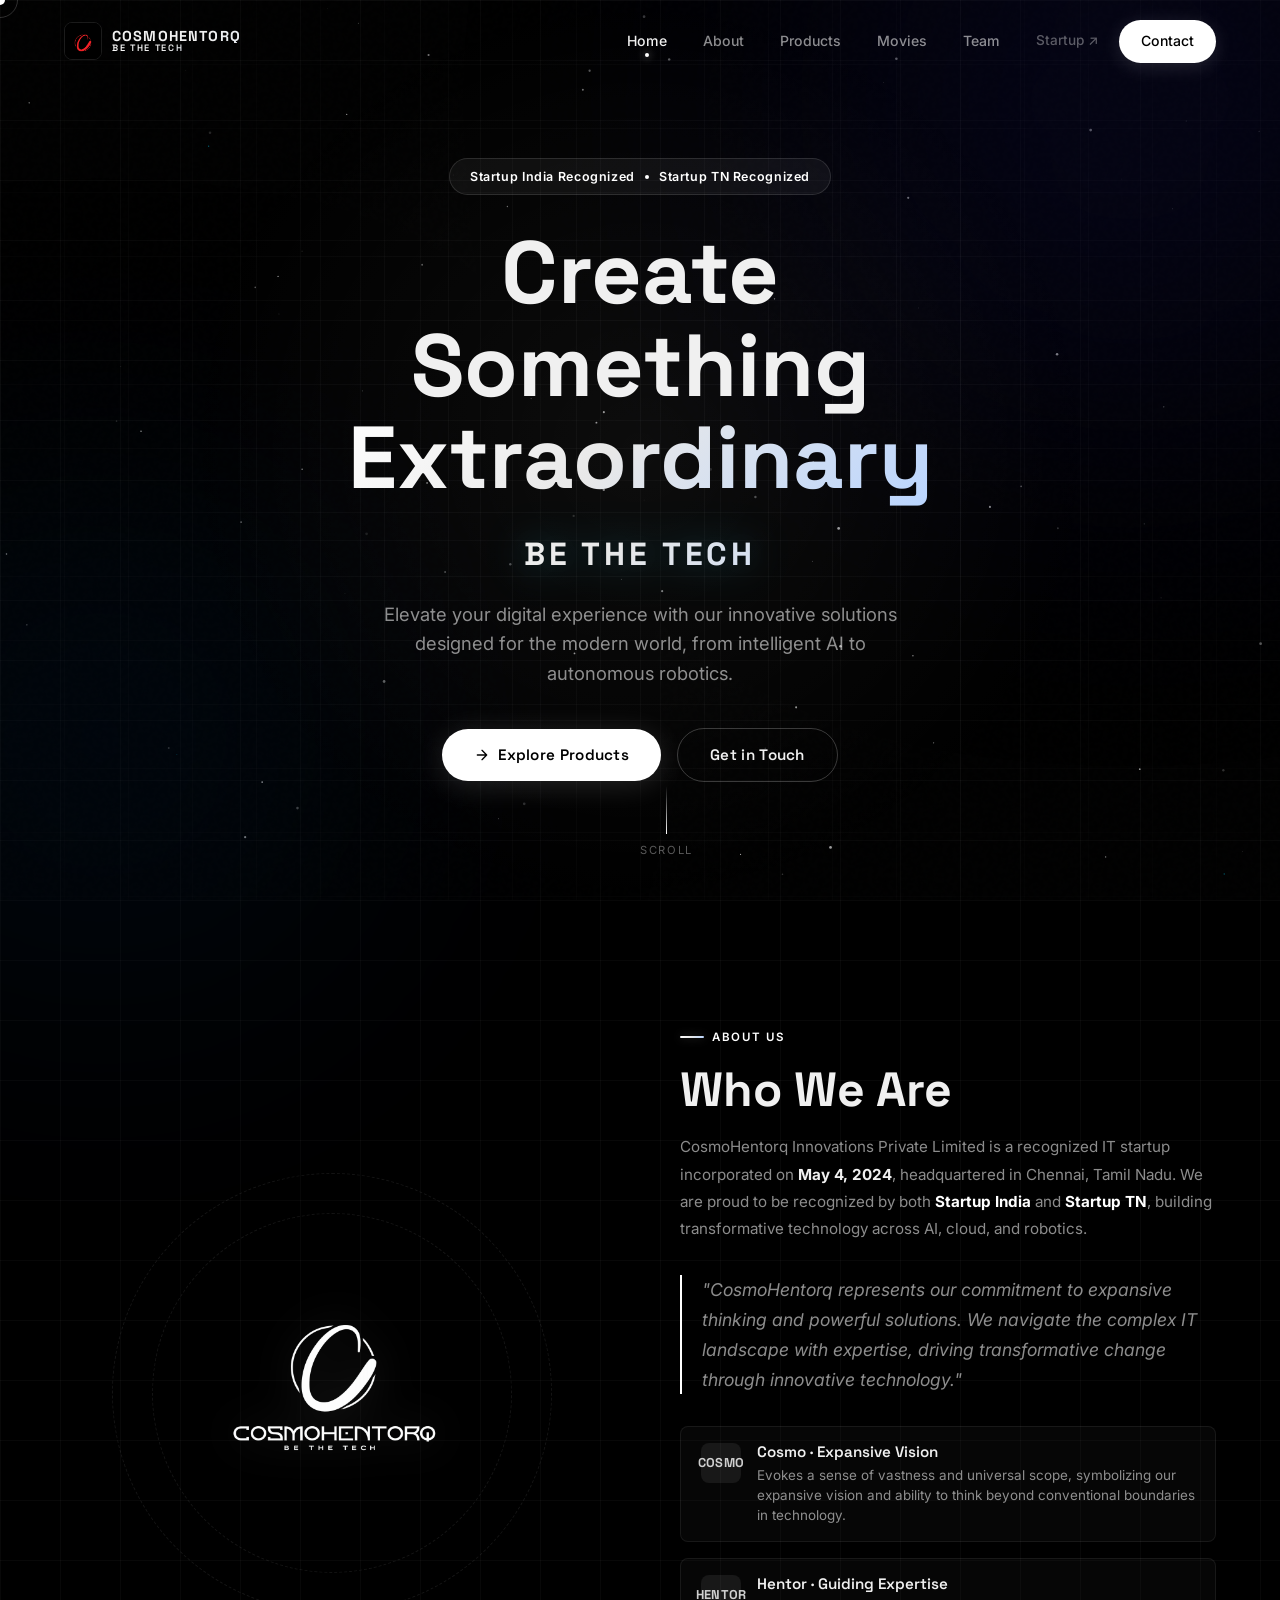
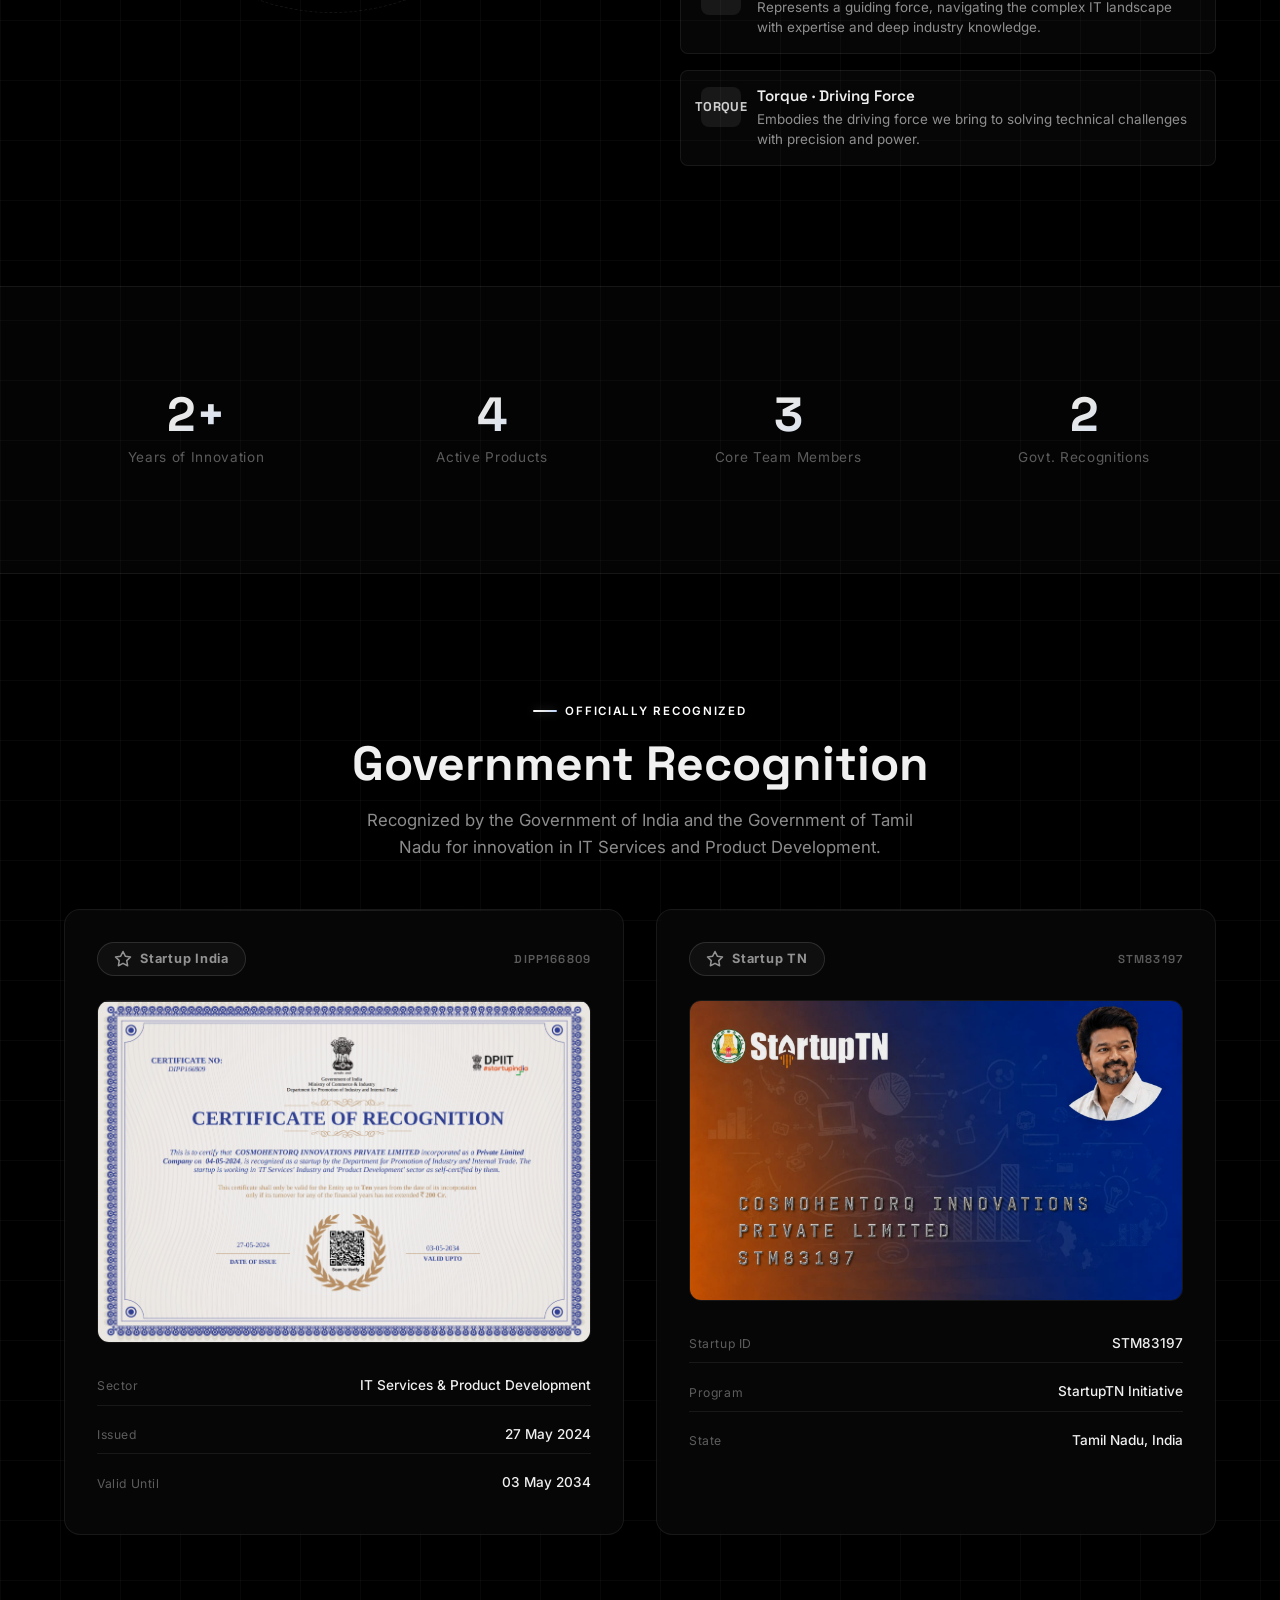
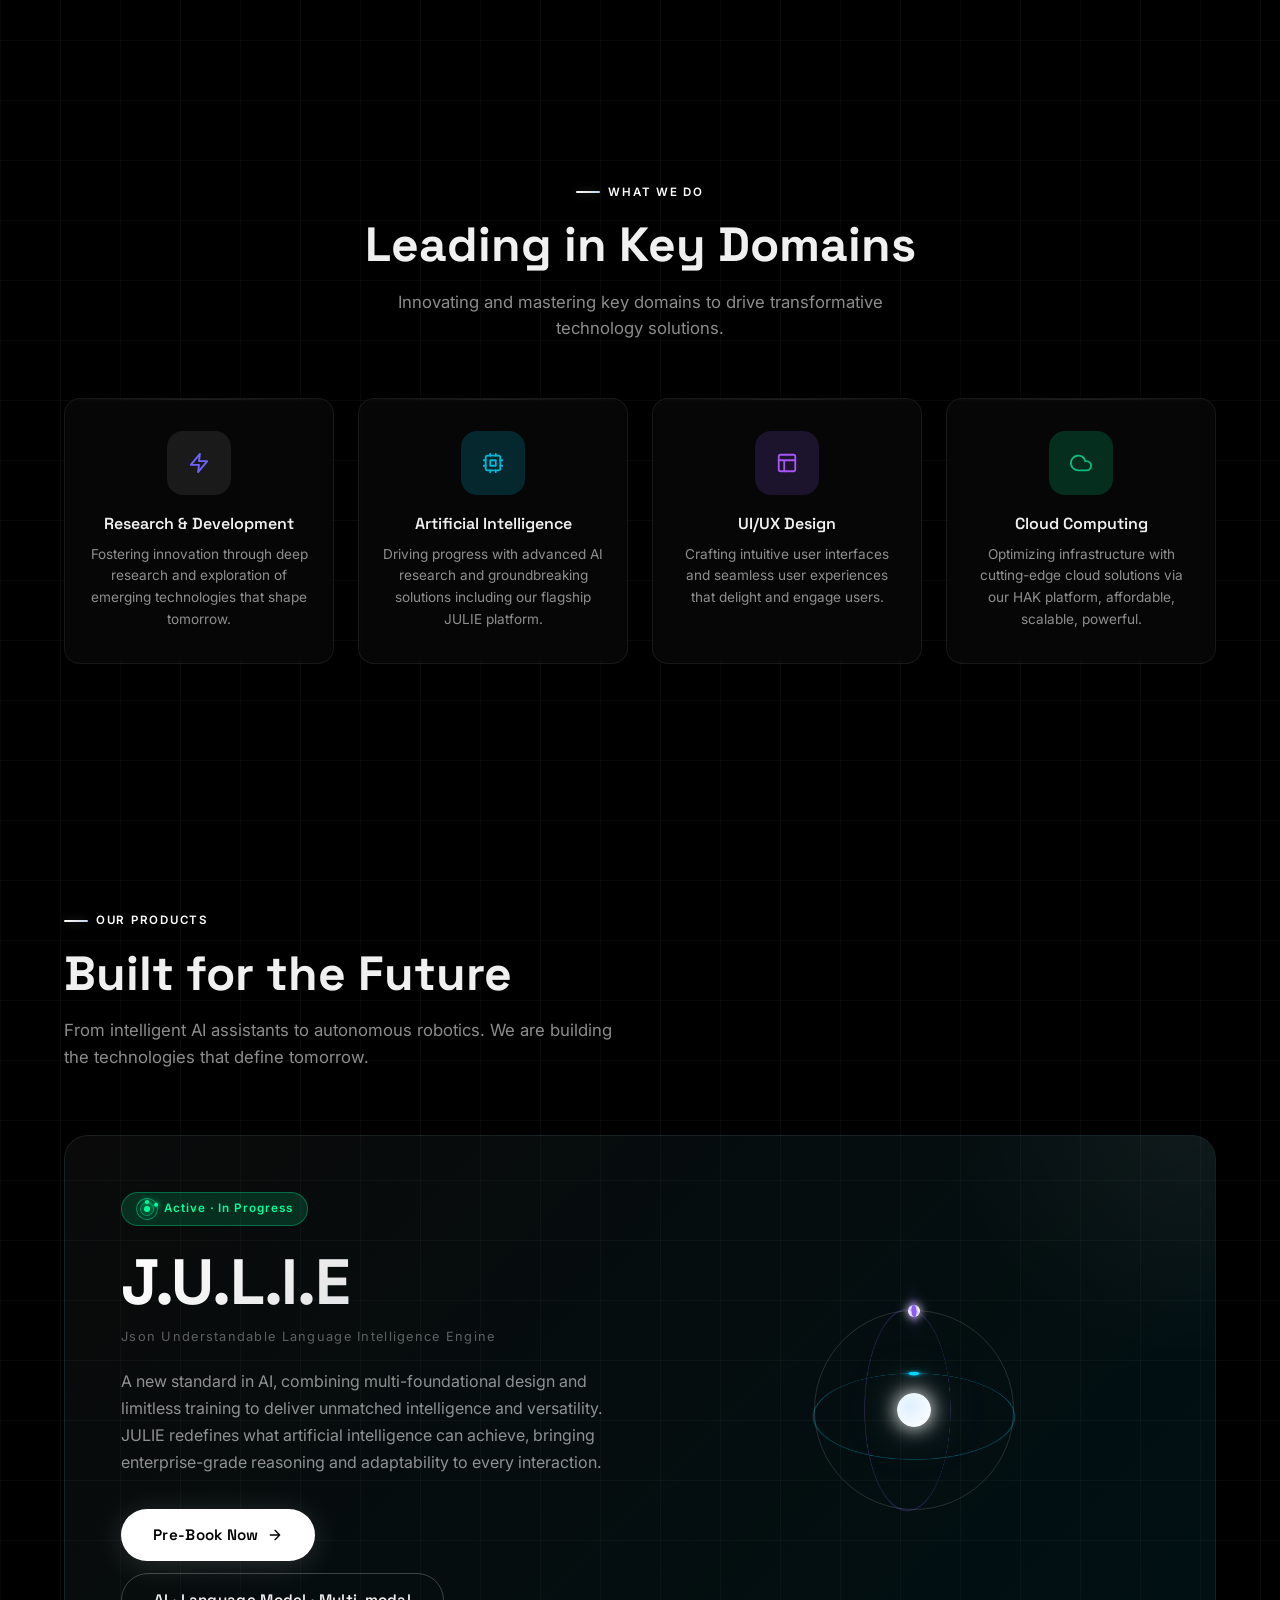
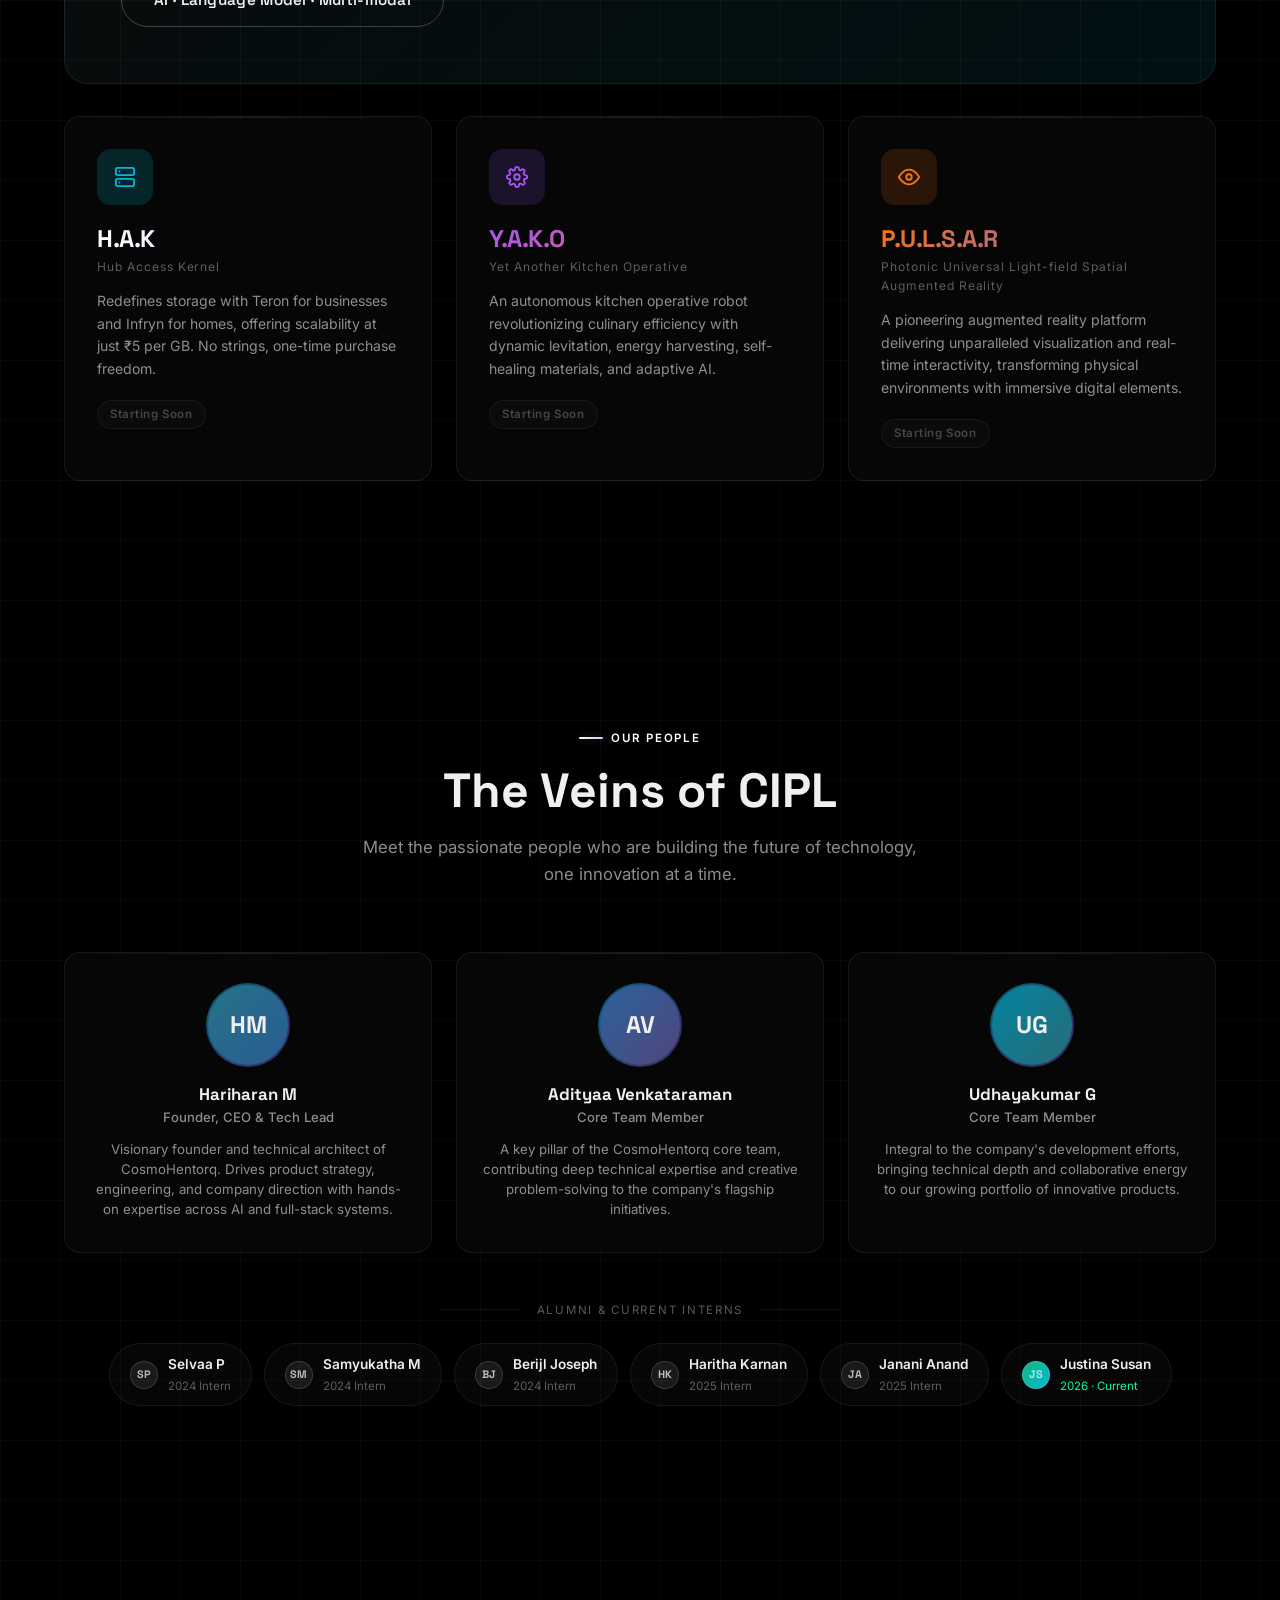
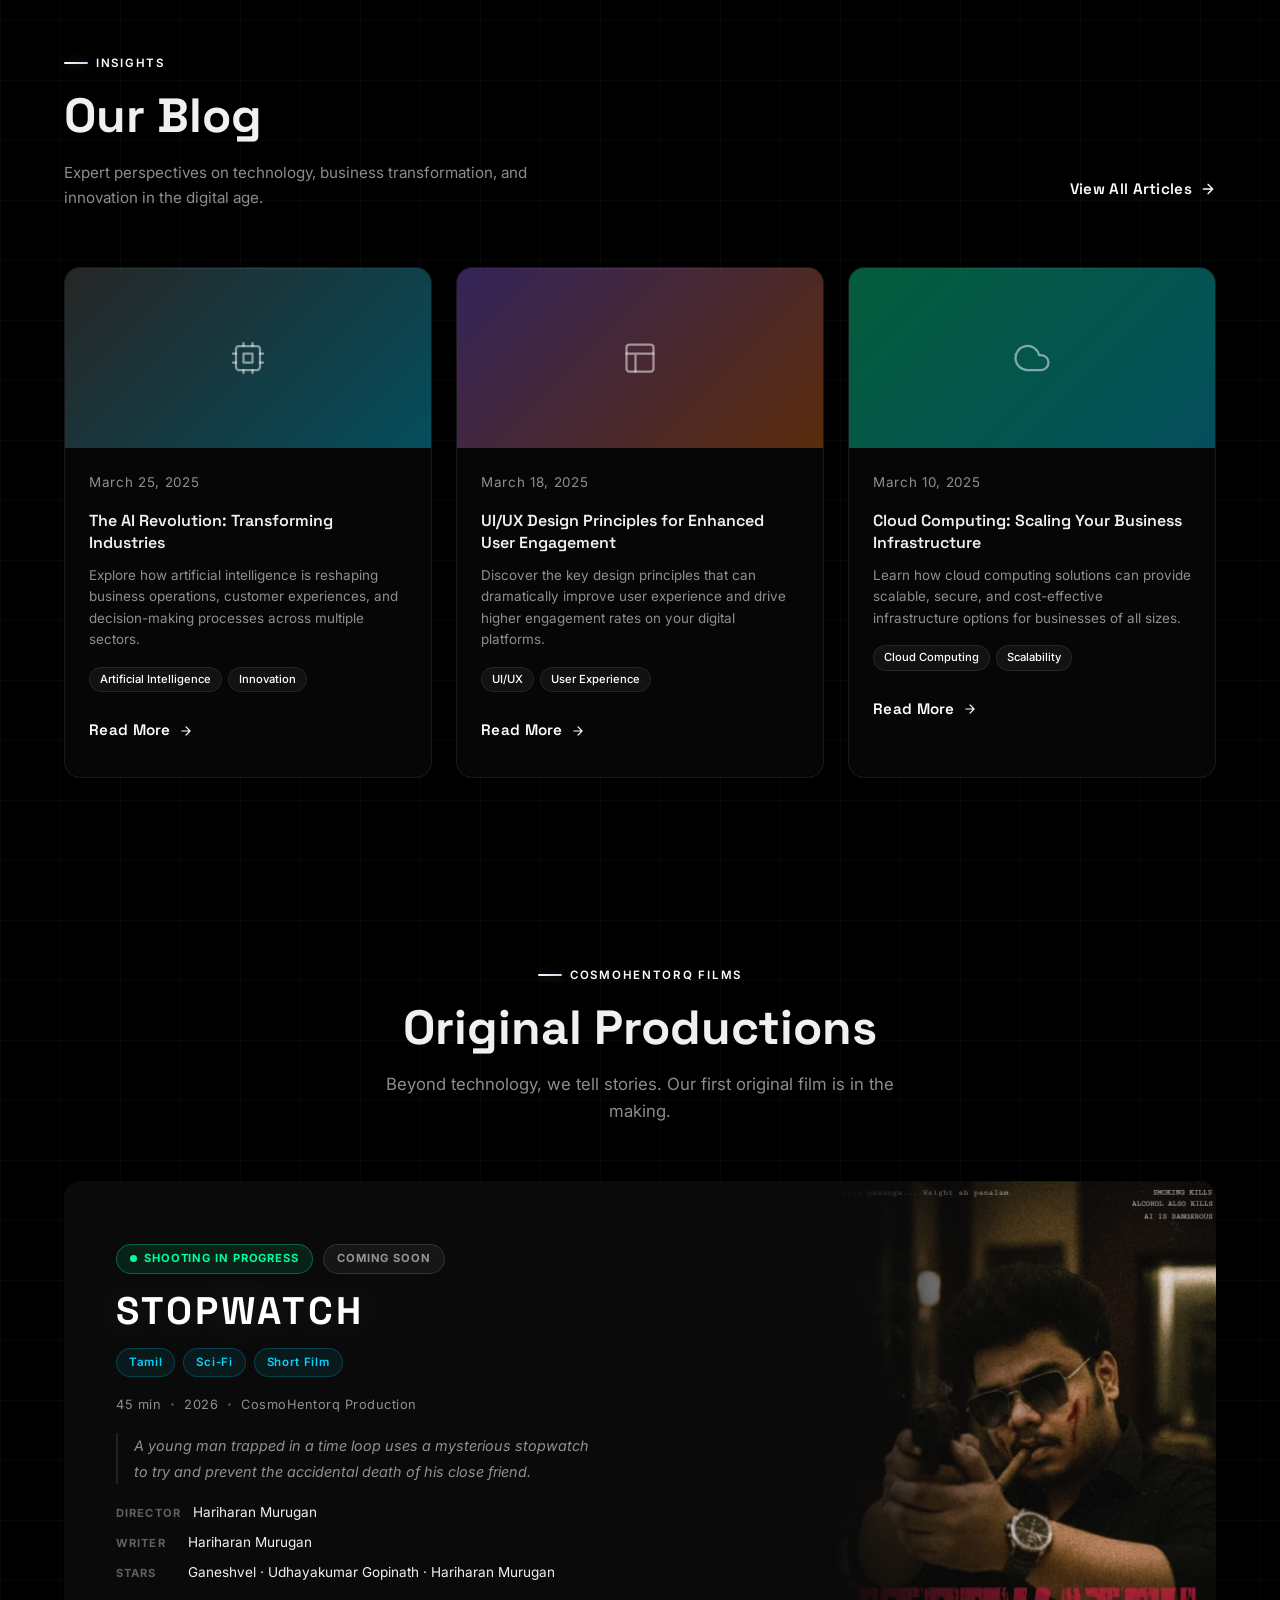
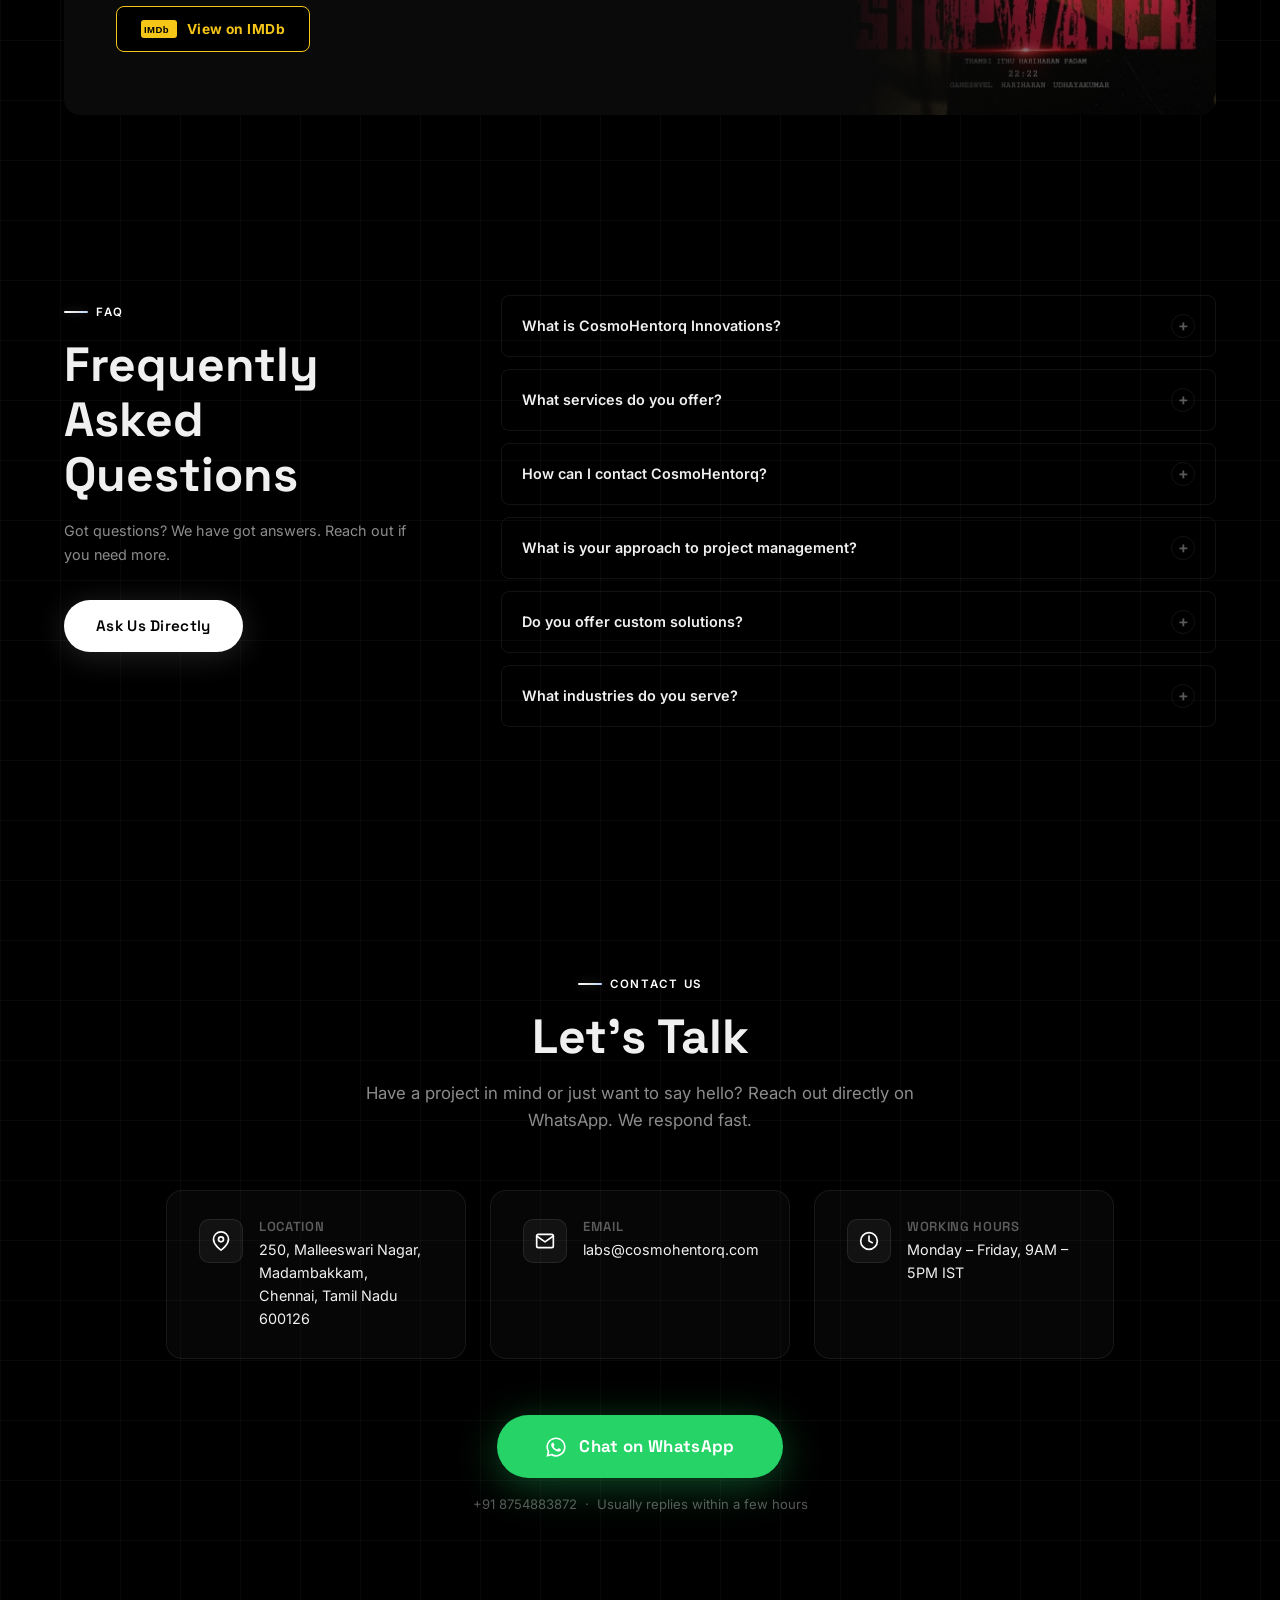
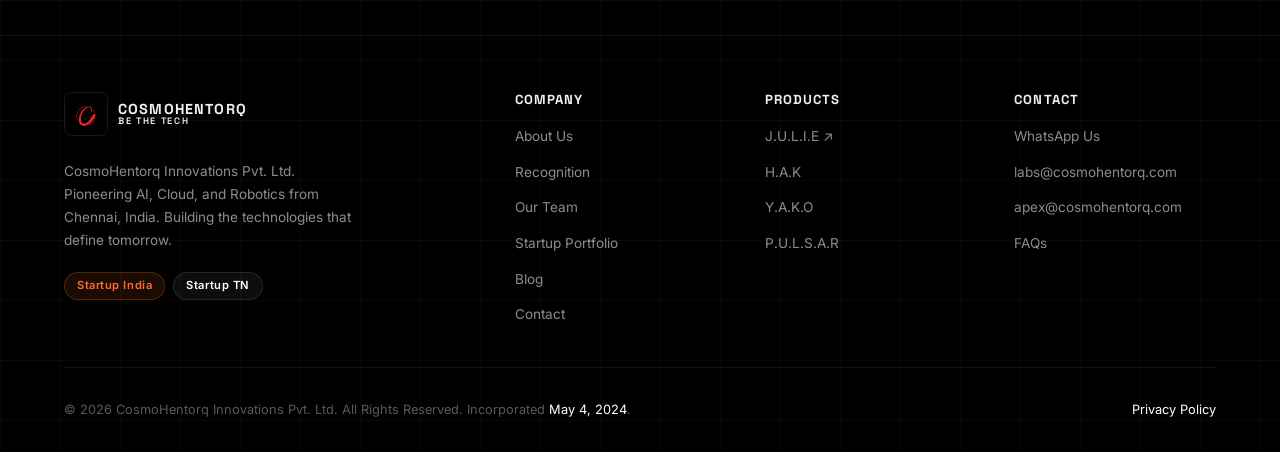
==== commit 96d77d38: "Movie section: Amazon Prime style — cover image blending into details - object-fit:cover fills poste" ====
--- a/index.html
+++ b/index.html
@@ -535,7 +535,7 @@
         <p class="section-subtitle reveal" data-delay="200" style="margin:0 auto;">Beyond technology, we tell stories. Our first original film is in the making.</p>
       </div>
 
-      <div class="movie-card glass-card reveal">
+      <div class="movie-card reveal">
         <!-- Details -->
         <div class="movie-details-col">
           <div class="movie-status-row">
--- a/style.css
+++ b/style.css
@@ -724,33 +724,35 @@
 }
 
 /* ---- MOVIES ---- */
-.movies { padding: 80px 0; }
+.movies { padding: 60px 0; }
 
 .movie-card {
-  display: grid; grid-template-columns: 1fr 340px; gap: 0;
-  overflow: hidden; max-width: 960px; margin: 0 auto;
-  border: 1px solid rgba(255,255,255,0.08);
-}
+  position: relative;
+  display: grid; grid-template-columns: 1fr 380px; gap: 0;
+  overflow: hidden; border-radius: var(--radius);
+  min-height: 480px;
+  background: #0a0a0a;
+}
+
 .movie-poster-col {
-  position: relative; flex-shrink: 0;
+  position: relative;
 }
 .movie-poster-col img {
-  width: 100%; height: 100%; object-fit: contain; display: block;
-  background: #000;
-}
+  width: 100%; height: 100%; object-fit: cover; display: block;
+}
+/* Gradient bleed: poster fades into details on the left, darkens bottom */
 .movie-poster-col::after {
   content: '';
   position: absolute; inset: 0; pointer-events: none;
-  background: radial-gradient(ellipse at center, transparent 35%, rgba(0,0,0,0.78) 100%);
-  opacity: 0;
-  transition: opacity 0.5s ease;
-}
-.movie-card:hover .movie-poster-col::after { opacity: 1; }
+  background: linear-gradient(to left, transparent 40%, #0a0a0a 100%),
+              linear-gradient(to top, rgba(0,0,0,0.6) 0%, transparent 30%);
+}
 
 .movie-details-col {
-  padding: 44px 48px;
+  padding: 48px 44px 48px 52px;
   display: flex; flex-direction: column; gap: 18px;
-  justify-content: center;
+  justify-content: center; min-width: 0;
+  position: relative; z-index: 1;
 }
 
 .movie-status-row { display: flex; gap: 10px; flex-wrap: wrap; align-items: center; }
@@ -774,10 +776,10 @@
 }
 
 .movie-title-text {
-  font-family: var(--font-head); font-size: clamp(2rem, 4vw, 3rem);
-  font-weight: 900; letter-spacing: 0.12em; color: #ffffff;
+  font-family: var(--font-head); font-size: clamp(1.6rem, 3vw, 2.4rem);
+  font-weight: 900; letter-spacing: 0.08em; color: #ffffff;
   text-shadow: 0 0 40px rgba(255,255,255,0.15);
-  line-height: 1;
+  line-height: 1; word-break: break-word;
 }
 
 .movie-genre-row { display: flex; gap: 8px; flex-wrap: wrap; }
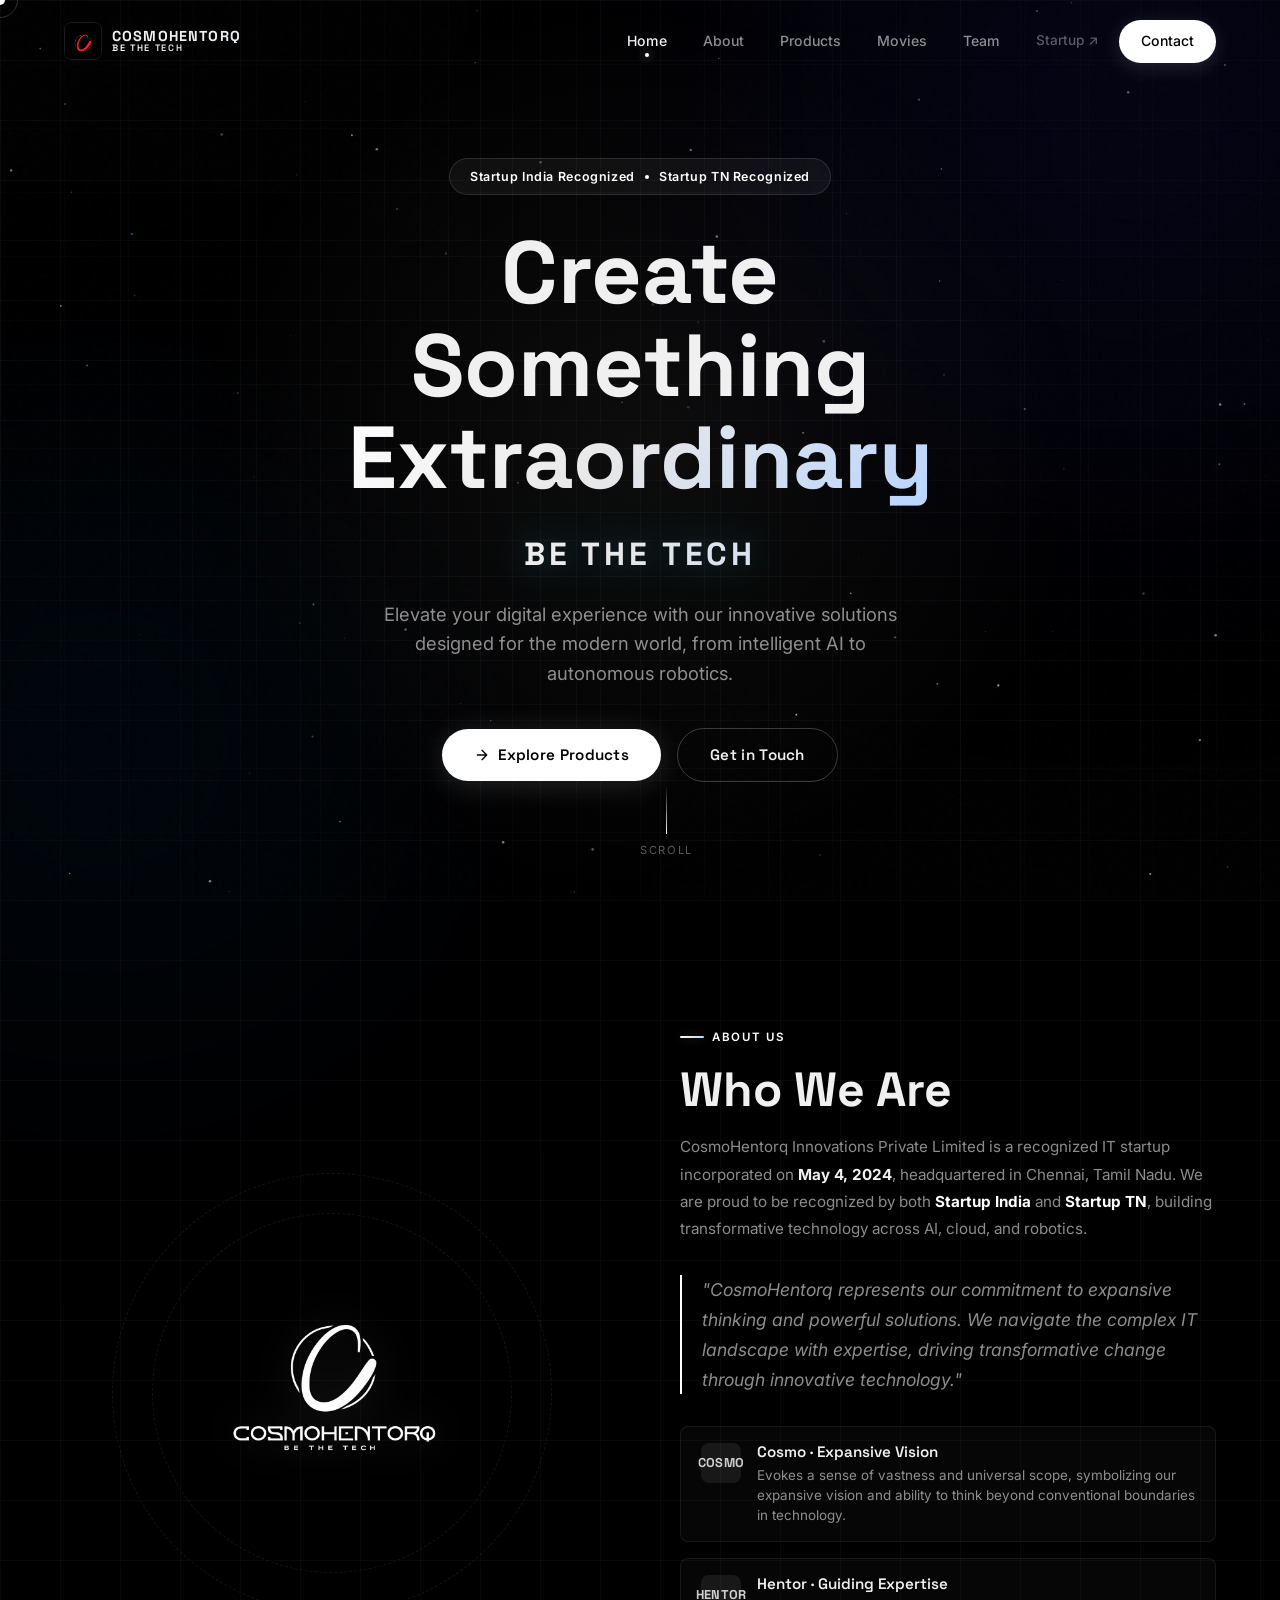
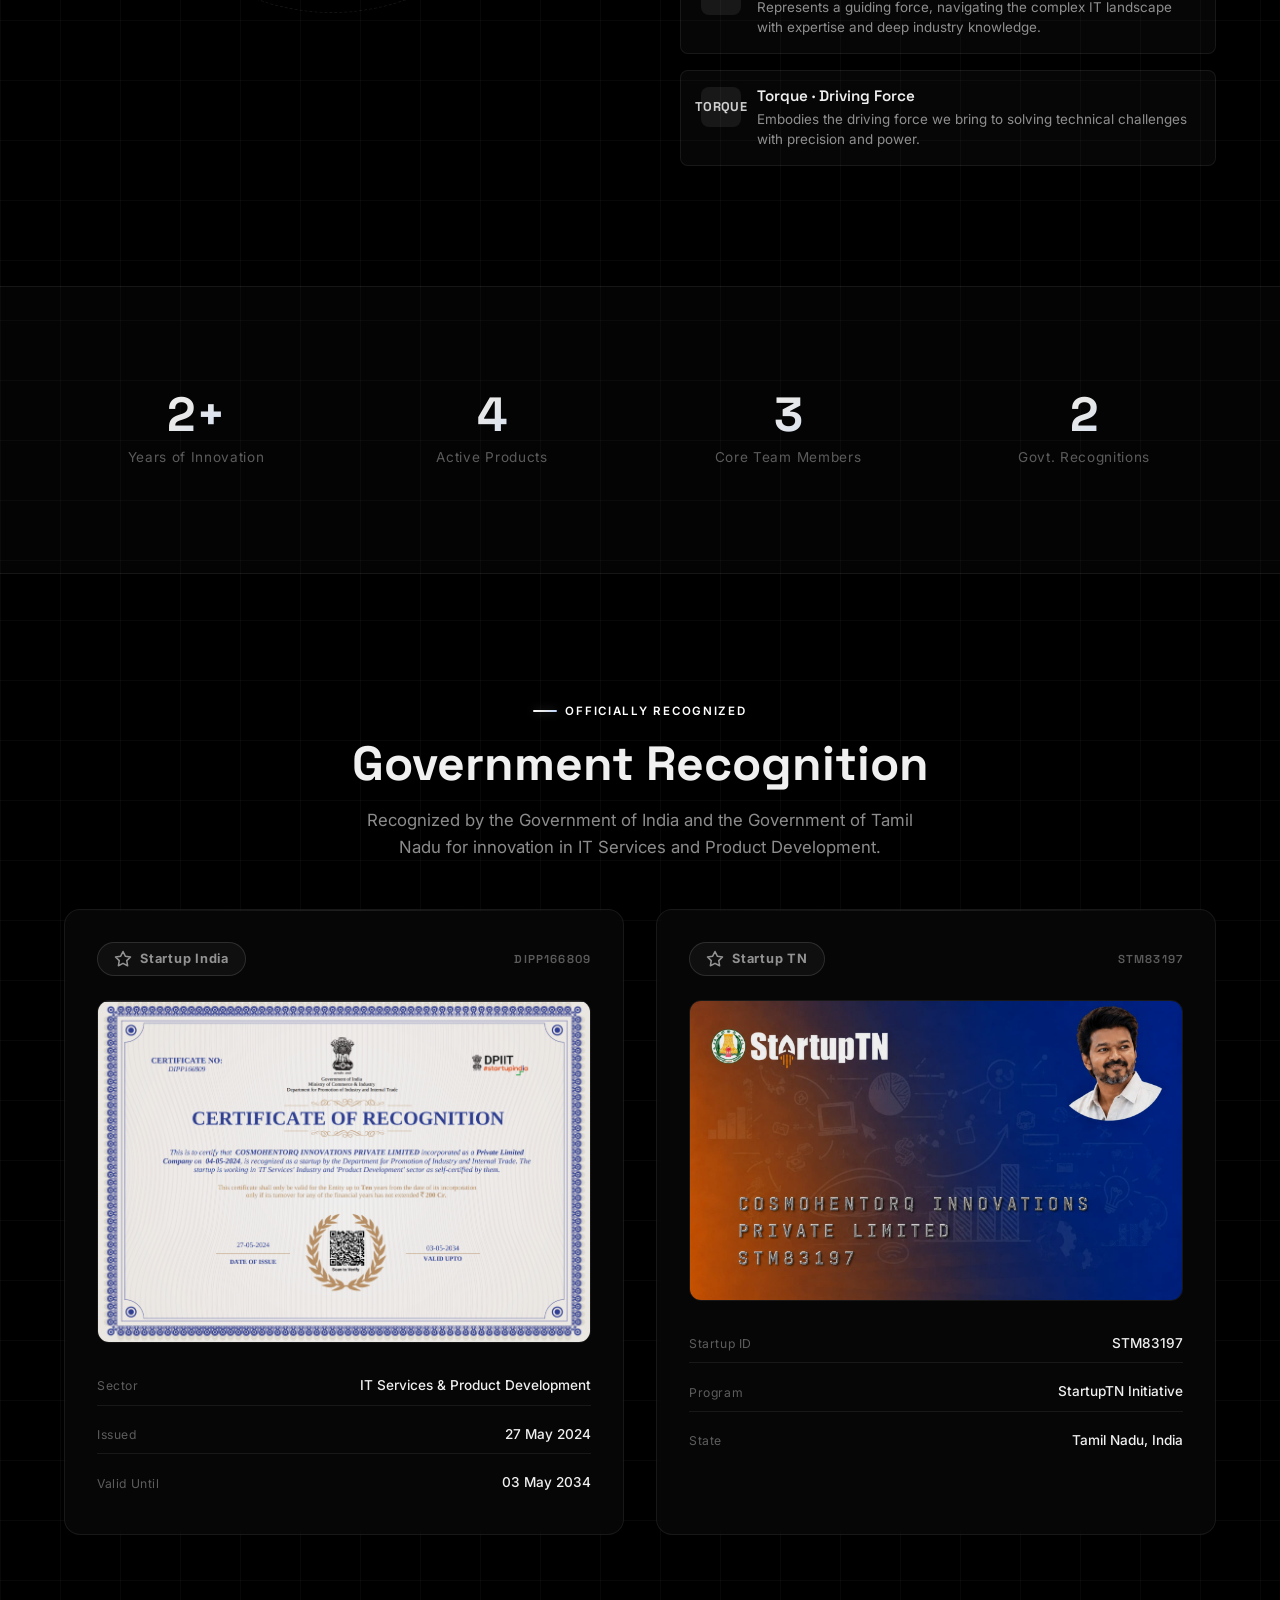
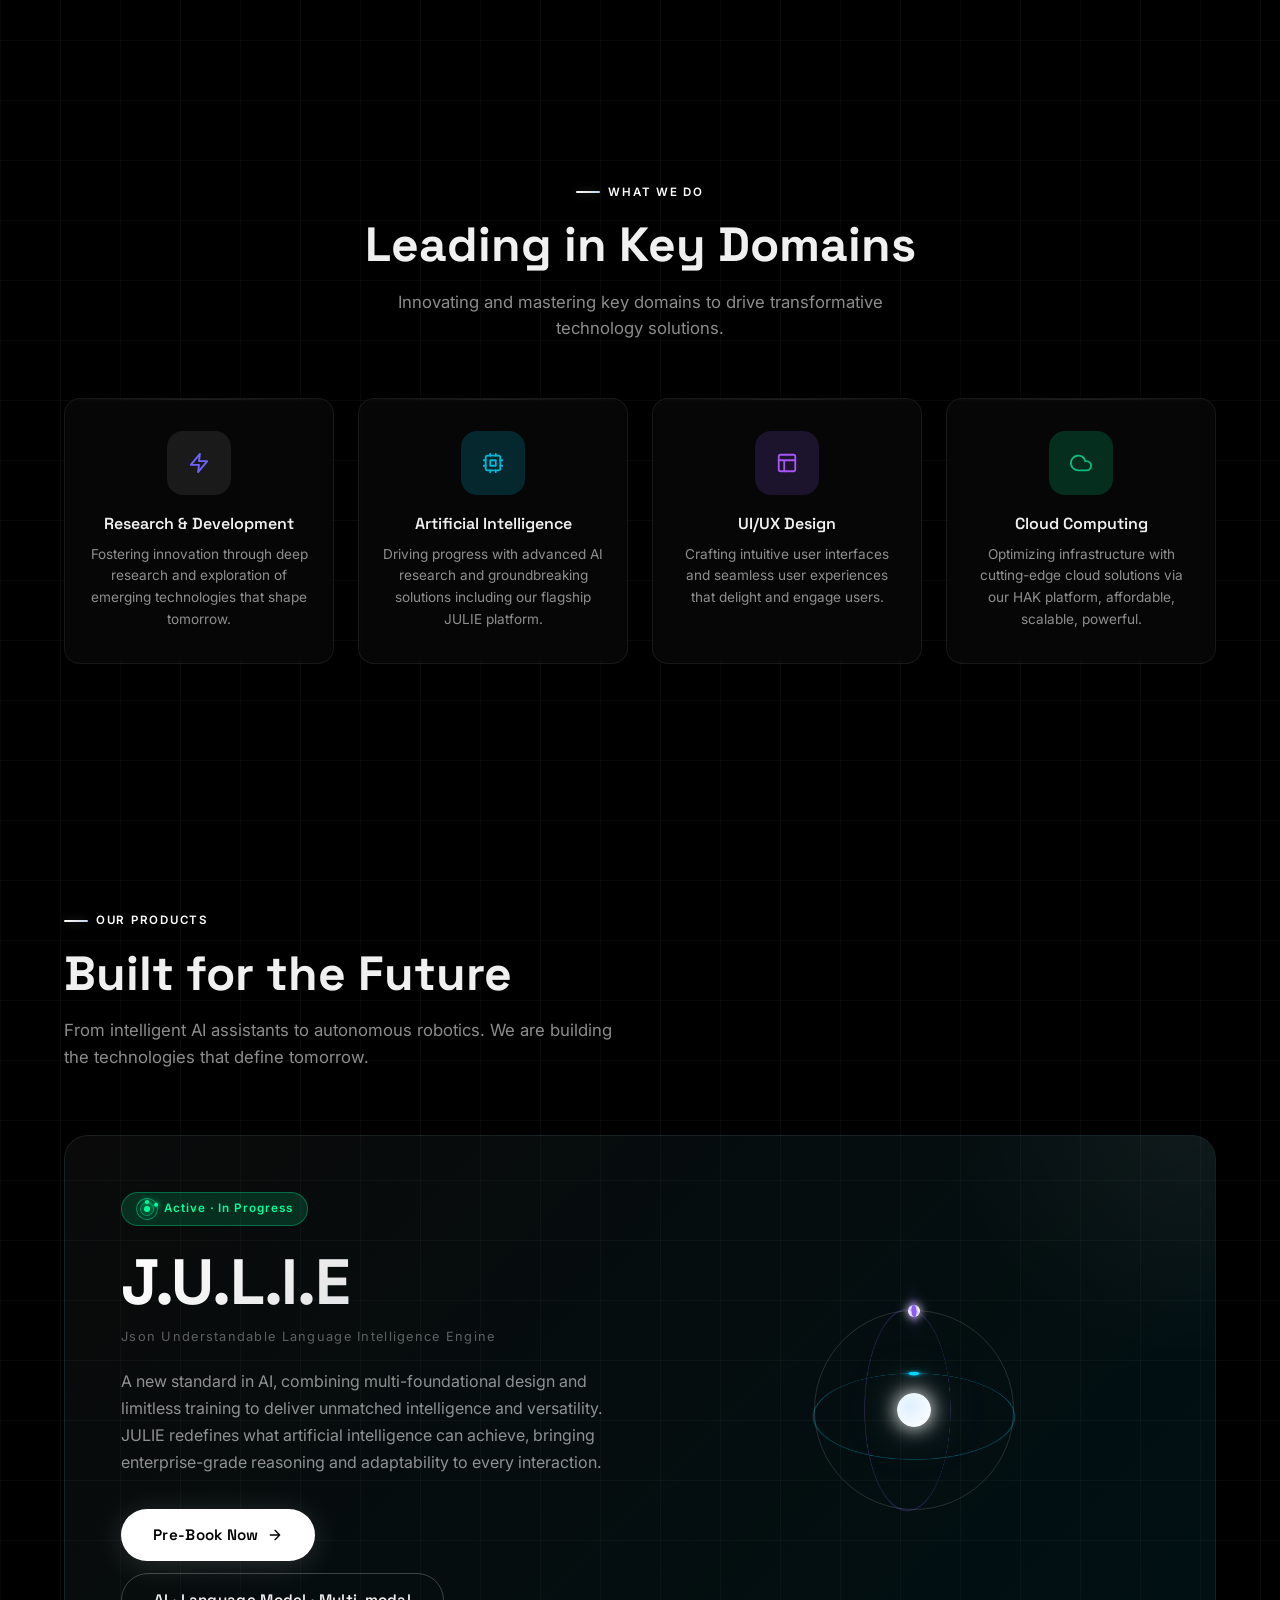
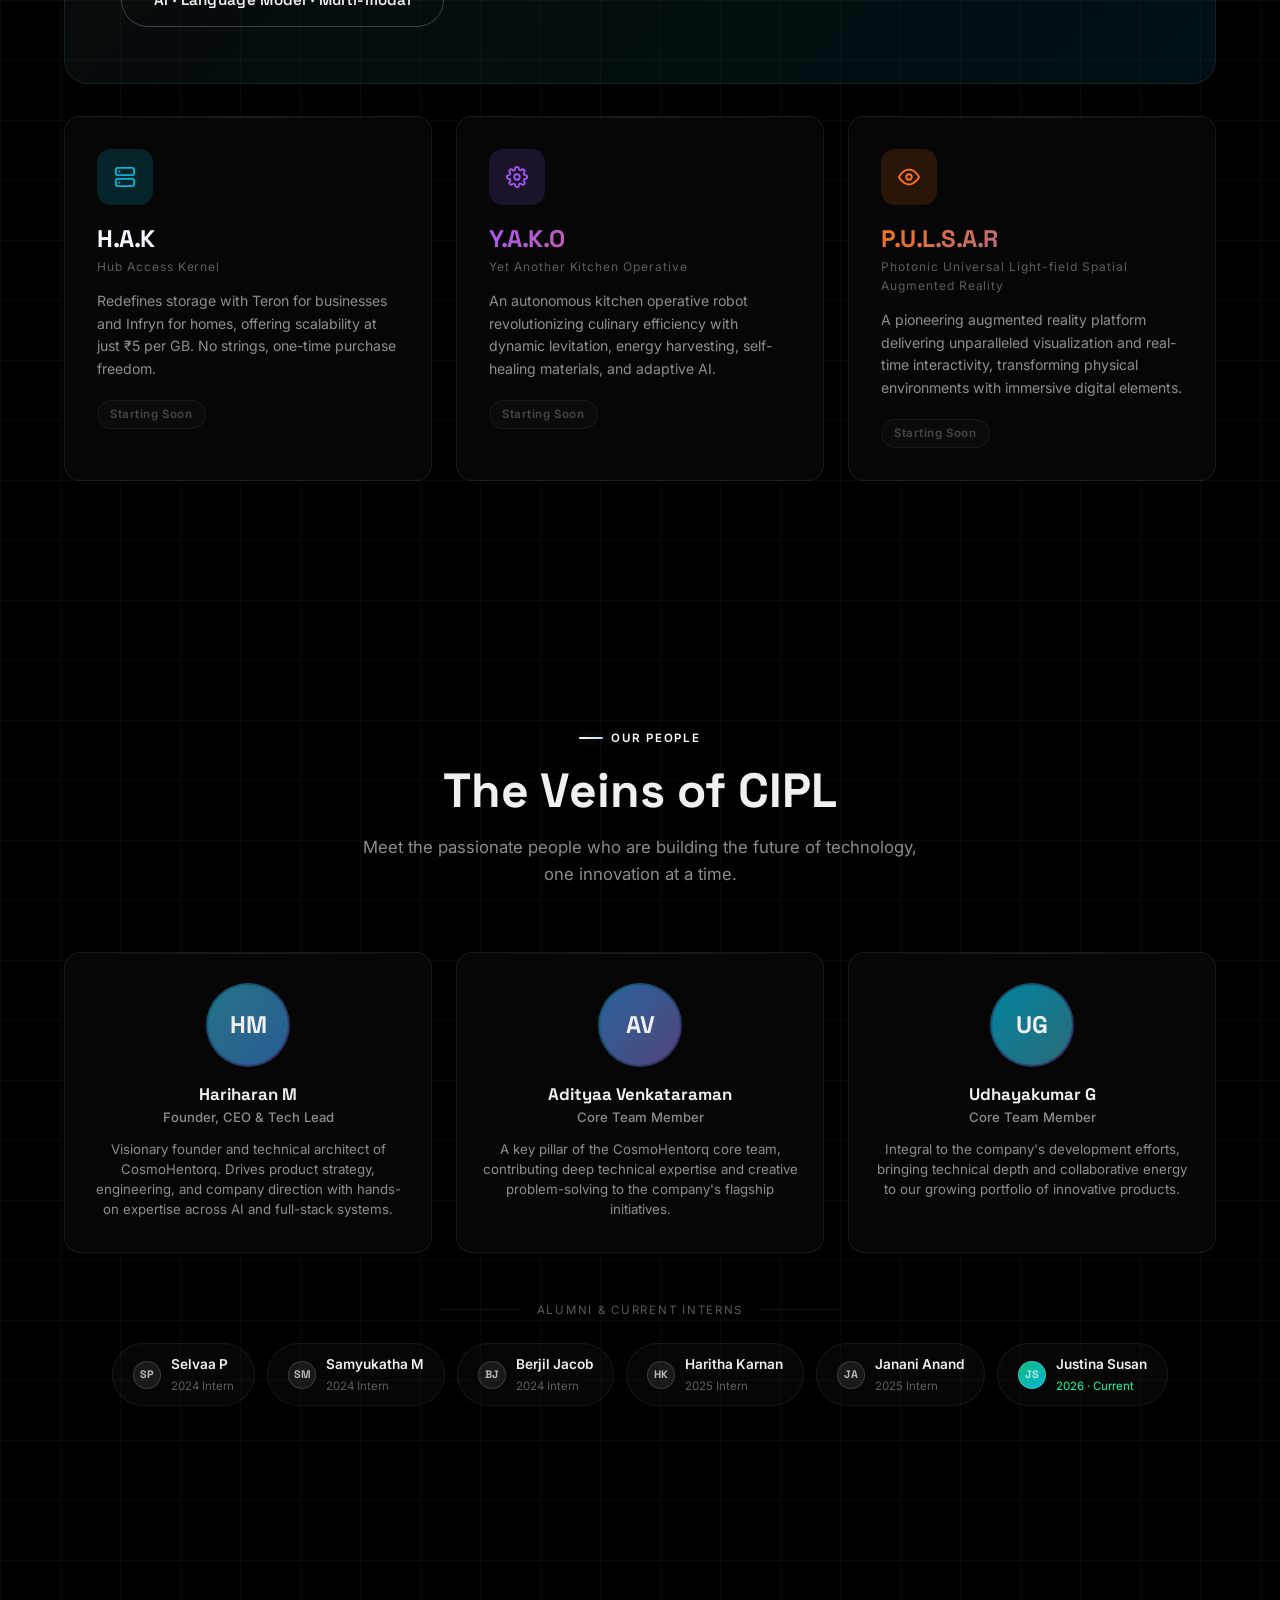
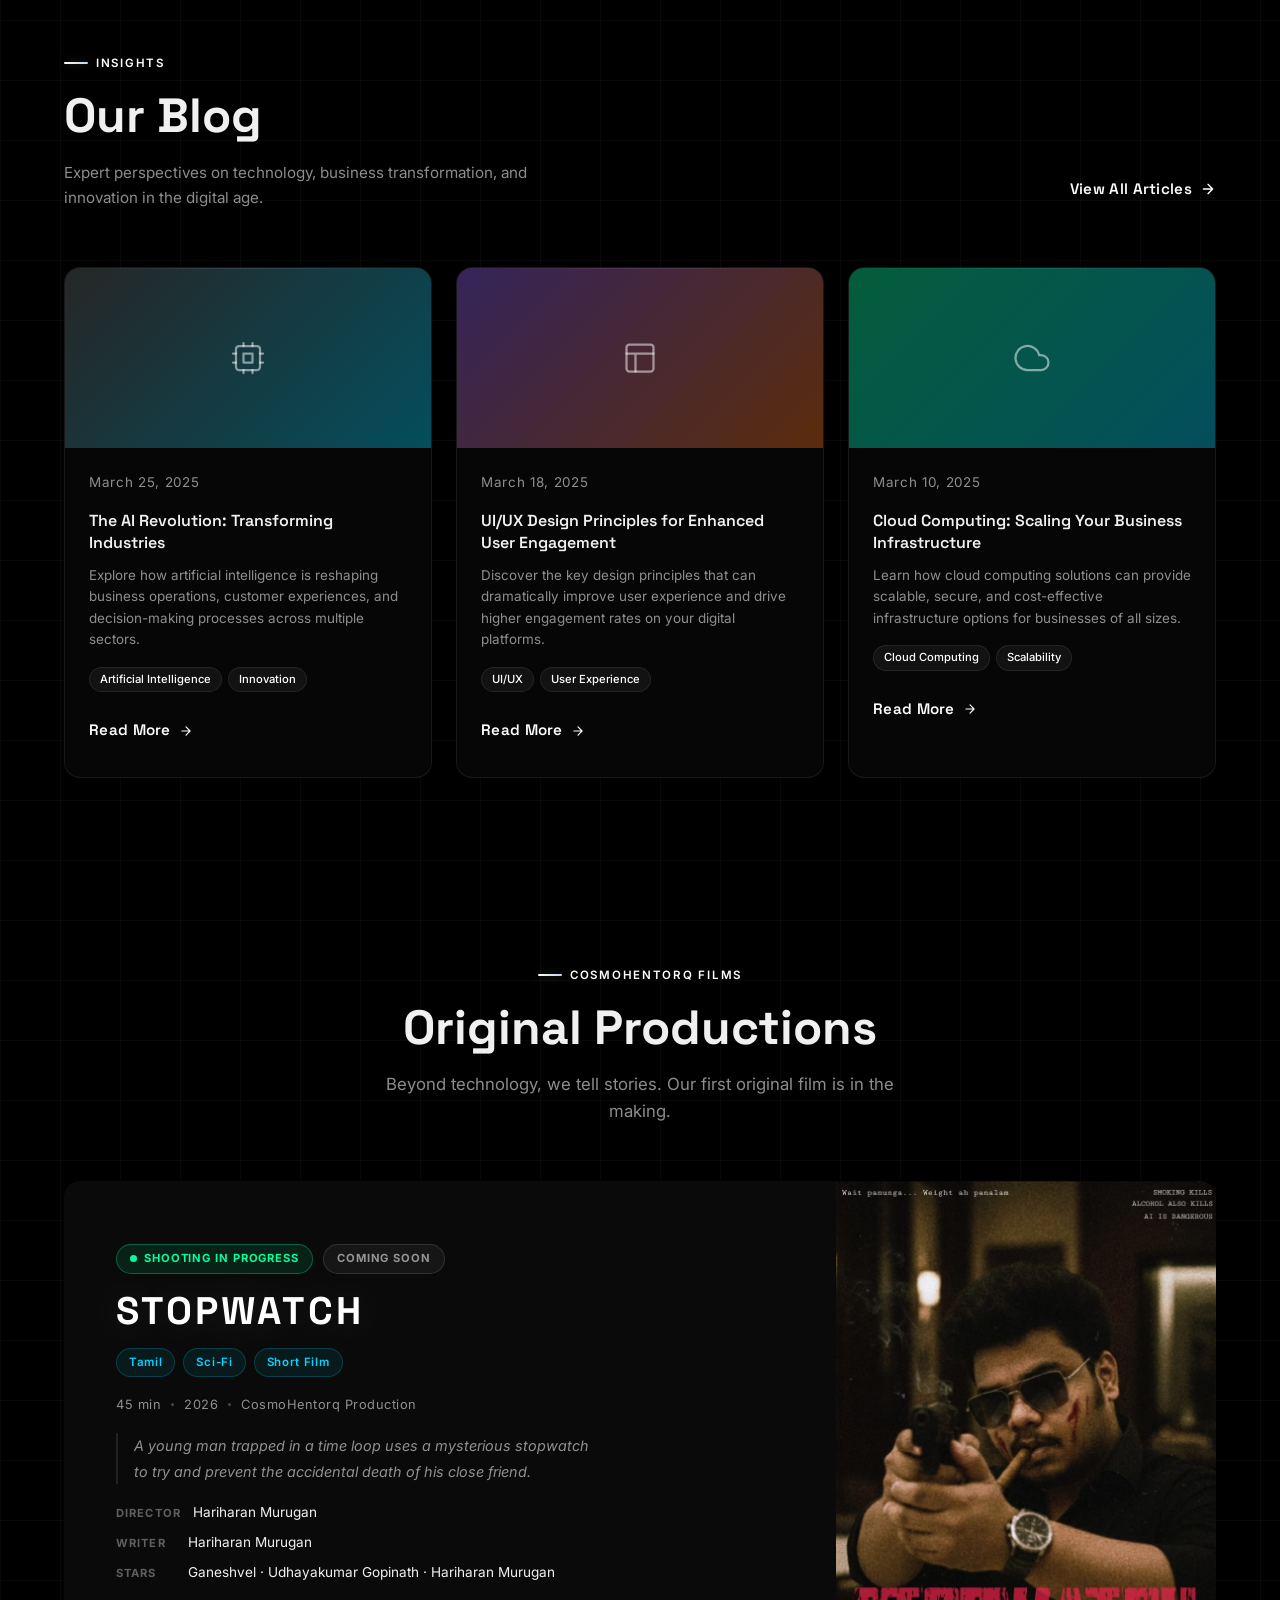
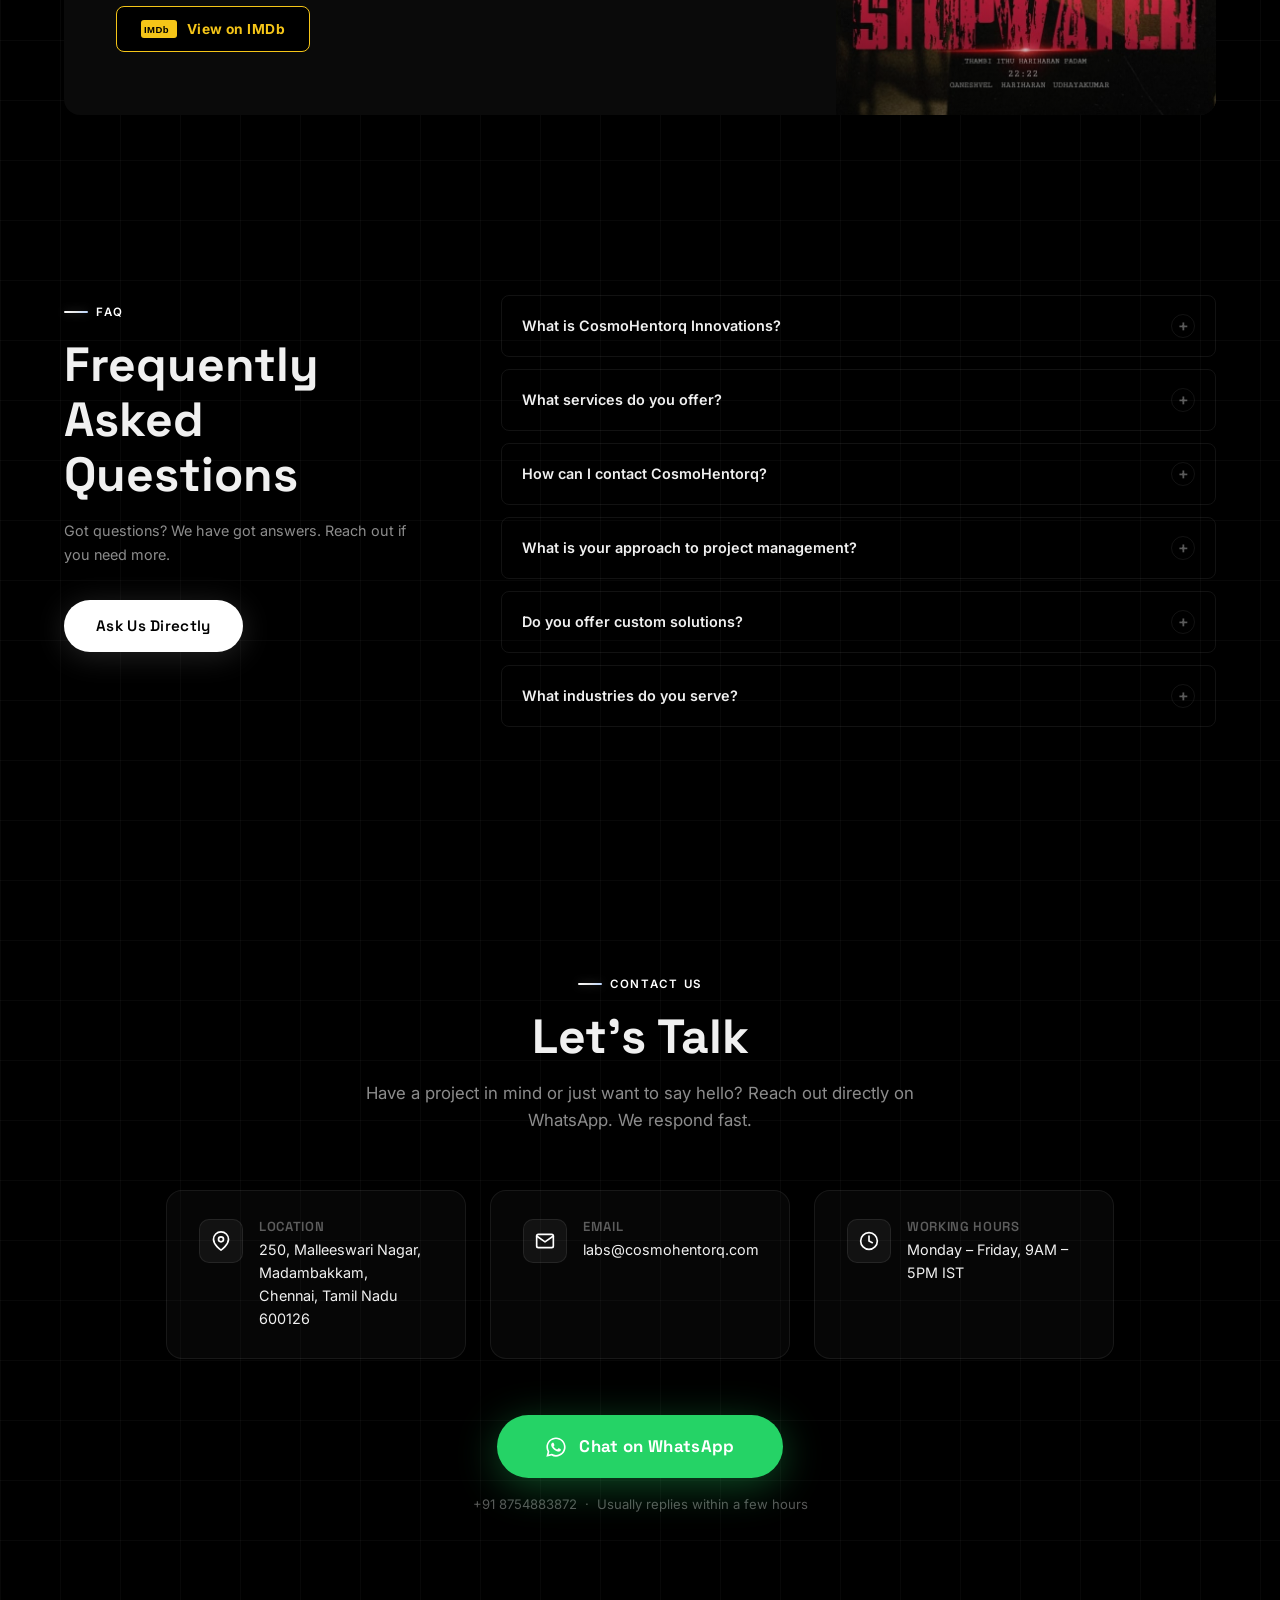
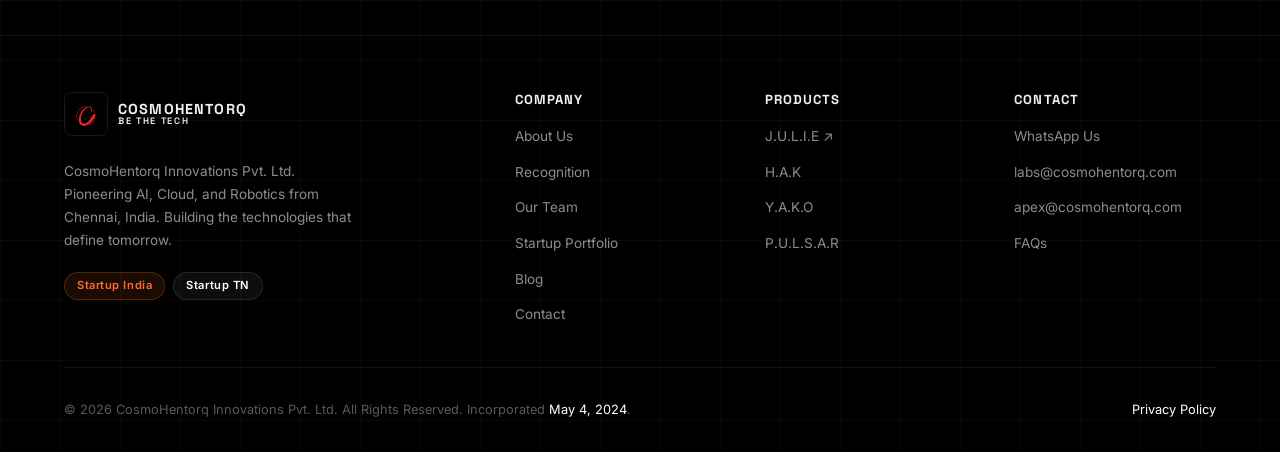
==== commit 8a3e5b90: "Fix alumni name: Berijl Joseph -> Berjil Jacob Co-Authored-By: Claude Sonnet 4.6 <noreply@anthropic." ====
--- a/index.html
+++ b/index.html
@@ -417,7 +417,7 @@
           <div class="intern-chip">
             <div class="intern-chip-avatar">BJ</div>
             <div class="intern-chip-info">
-              <span class="intern-chip-name">Berijl Joseph</span>
+              <span class="intern-chip-name">Berjil Jacob</span>
               <span class="intern-chip-year">2024 Intern</span>
             </div>
           </div>
--- a/style.css
+++ b/style.css
@@ -744,12 +744,11 @@
 .movie-poster-col::after {
   content: '';
   position: absolute; inset: 0; pointer-events: none;
-  background: linear-gradient(to left, transparent 40%, #0a0a0a 100%),
-              linear-gradient(to top, rgba(0,0,0,0.6) 0%, transparent 30%);
+  background: linear-gradient(to top, rgba(0,0,0,0.45) 0%, transparent 22%);
 }
 
 .movie-details-col {
-  padding: 48px 44px 48px 52px;
+  padding: 48px 20px 48px 52px;
   display: flex; flex-direction: column; gap: 18px;
   justify-content: center; min-width: 0;
   position: relative; z-index: 1;
@@ -1007,7 +1006,7 @@
   /* Sections spacing */
   .about, .services, .products, .team, .blog, .faq, .contact, .recognition, .movies { padding: 80px 0; }
   .movie-card { grid-template-columns: 1fr; }
-  .movie-poster-col { height: auto; }
+  .movie-poster-col { height: 280px; }
   .movie-details-col { padding: 32px 24px; }
   .recognition-grid { grid-template-columns: 1fr; gap: 24px; }
   .stats { padding: 56px 0; }
@@ -1097,7 +1096,6 @@
   .interns-grid { justify-content: flex-start; }
   .btn { padding: 12px 24px; font-size: 0.88rem; }
   .nav-cta { padding: 8px 16px; font-size: 0.82rem; }
-  .movie-poster-col { height: auto; }
 }
 
 /* ============================================================
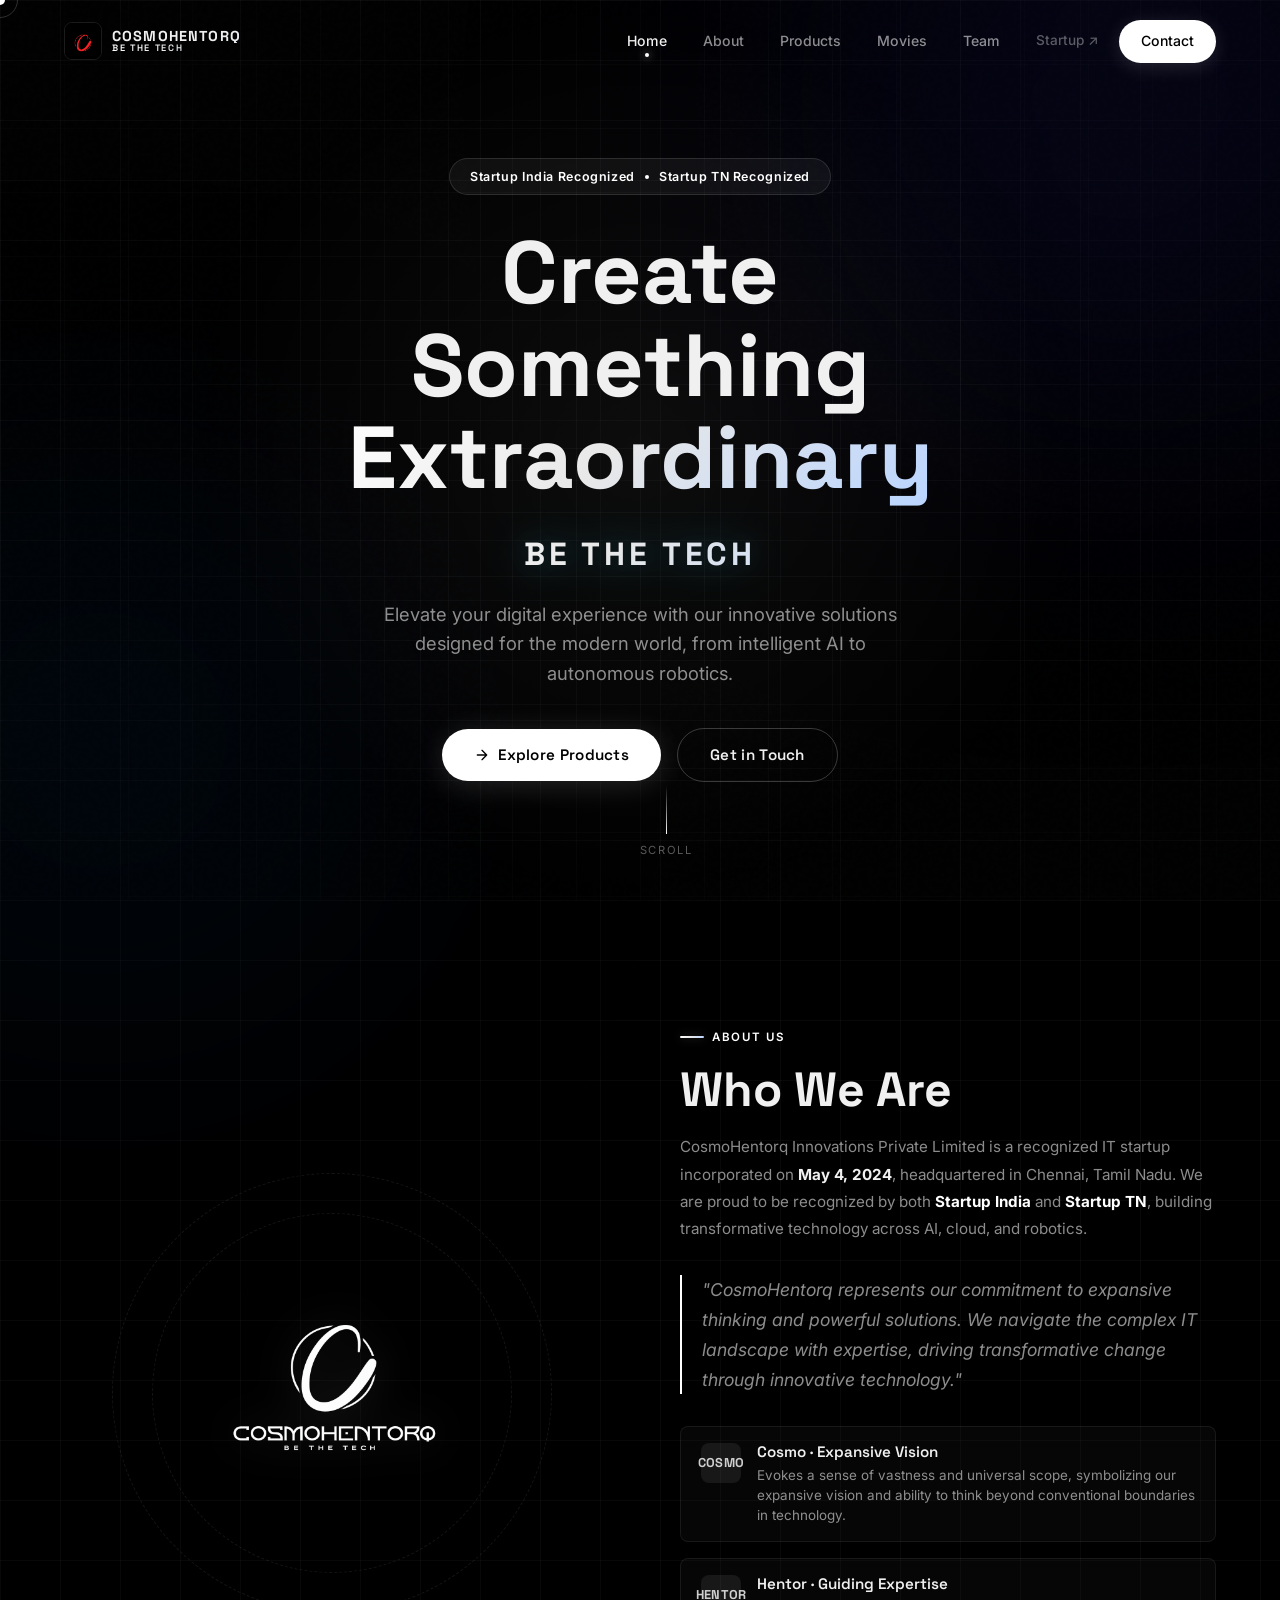
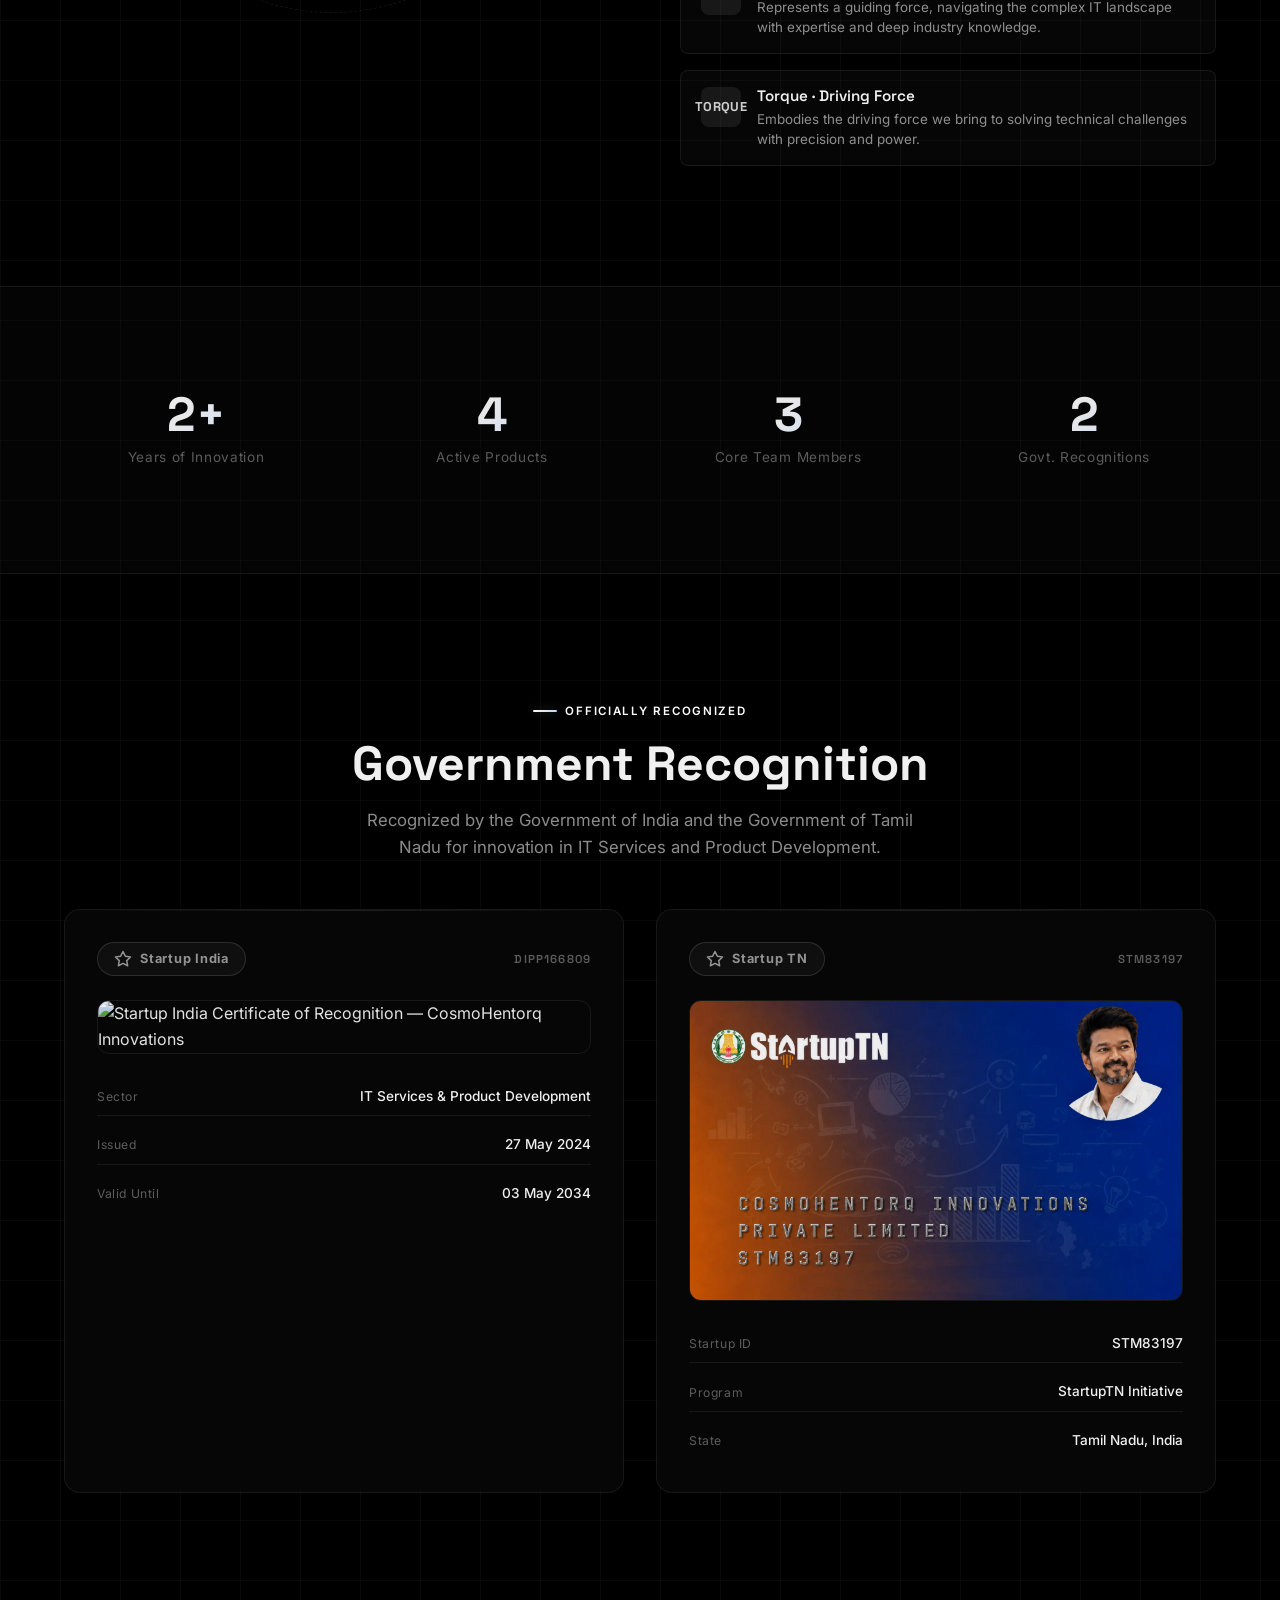
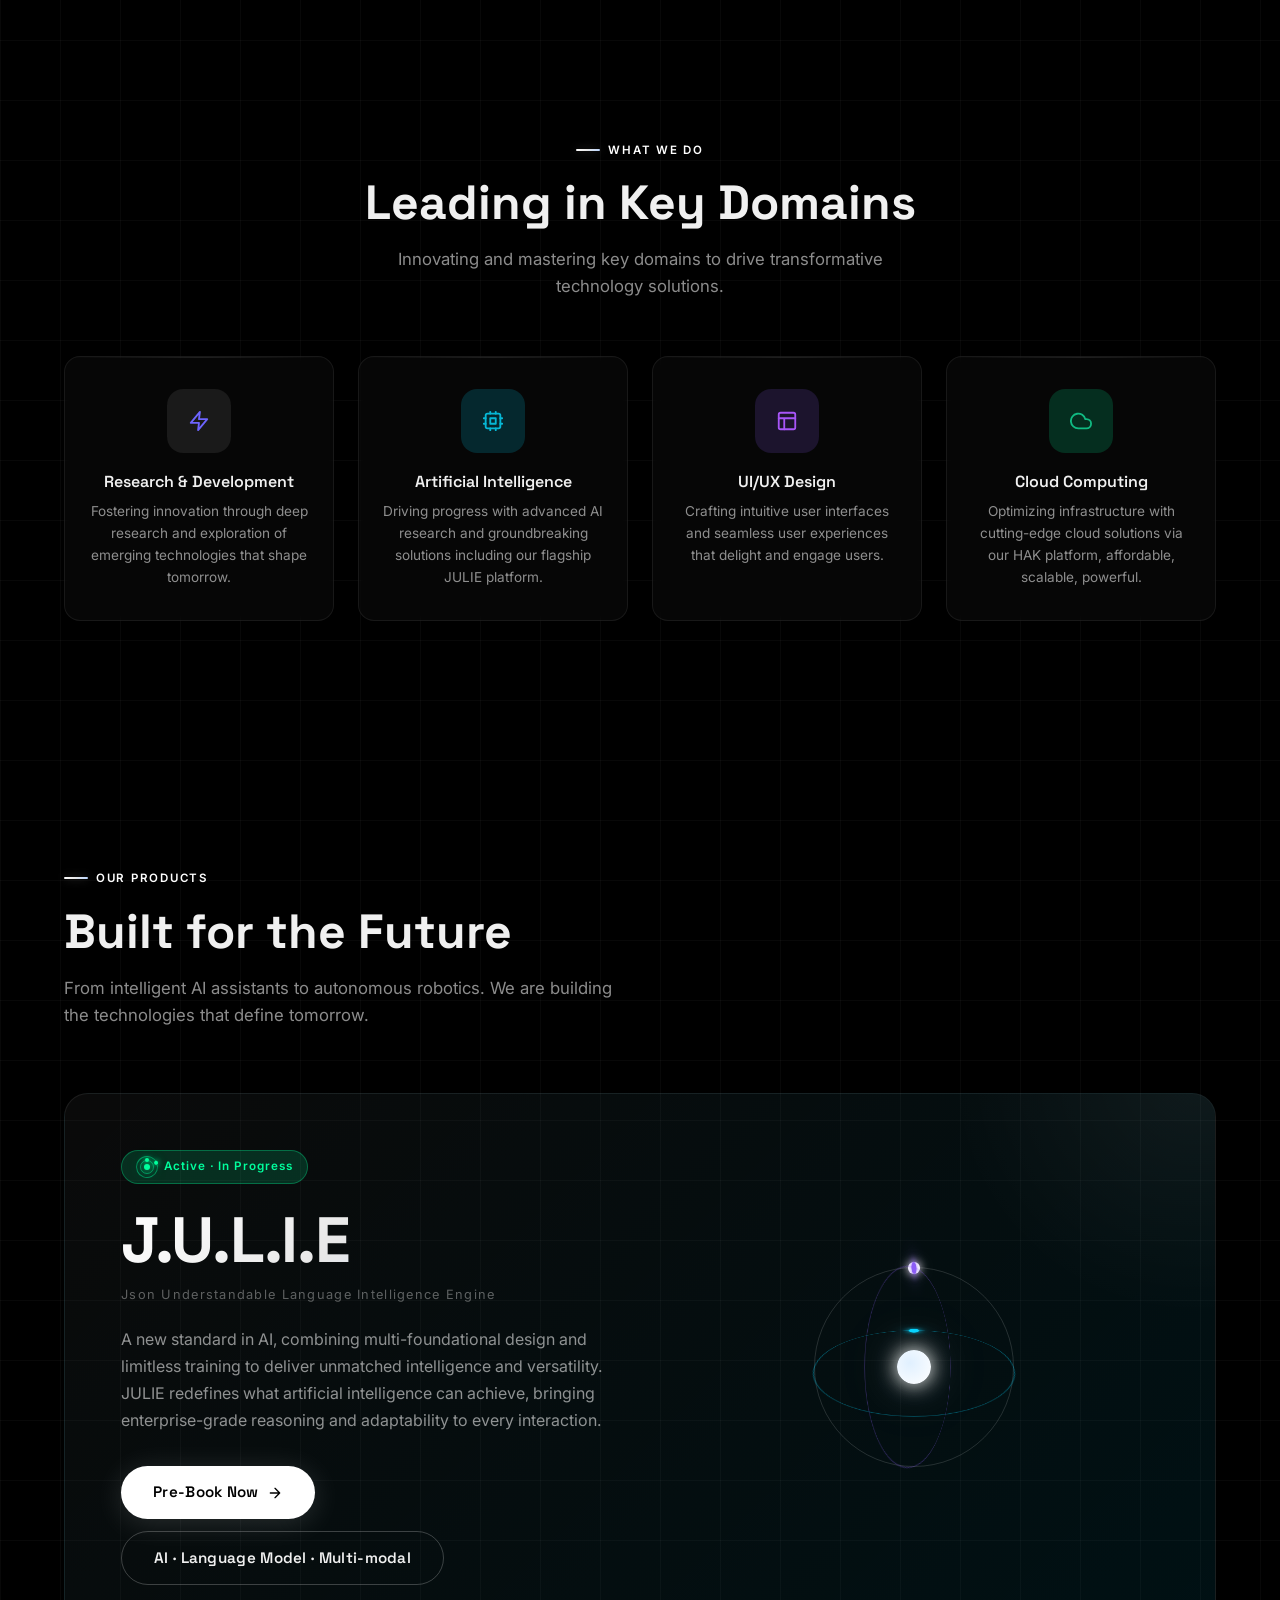
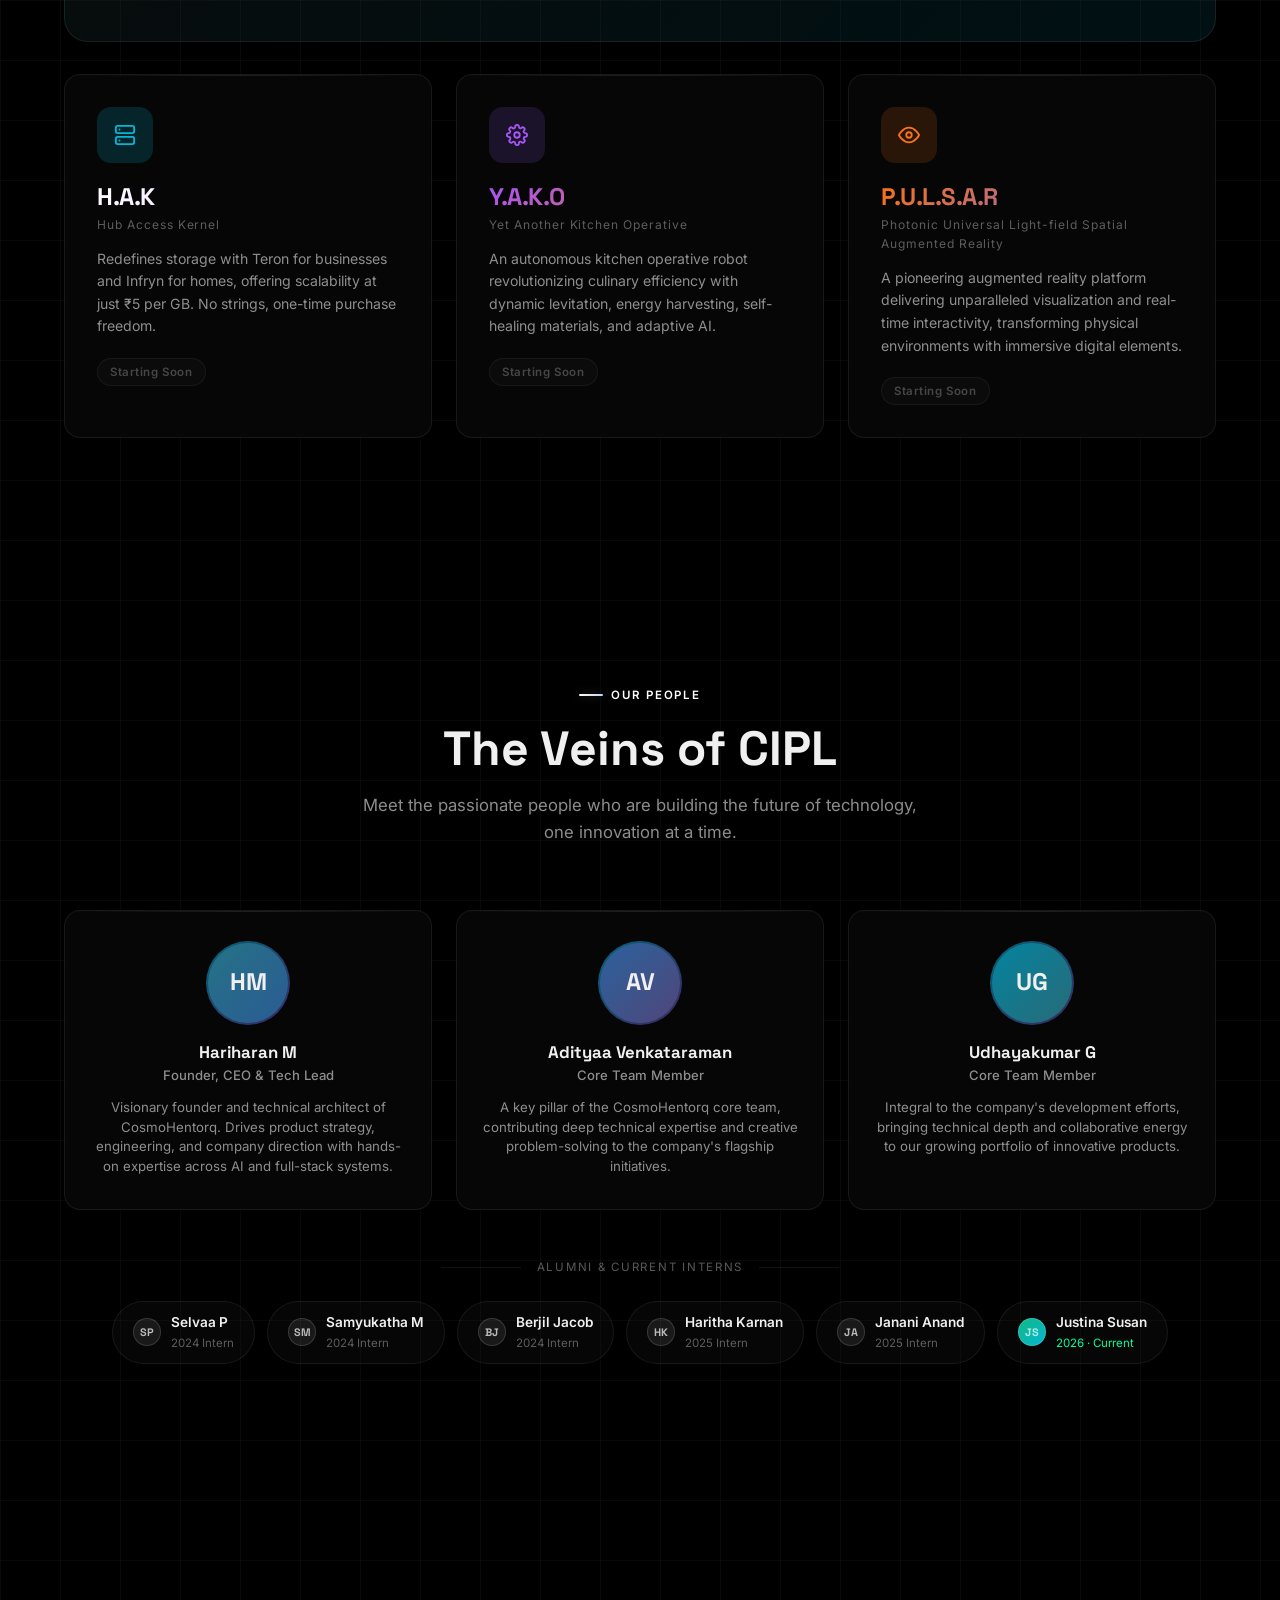
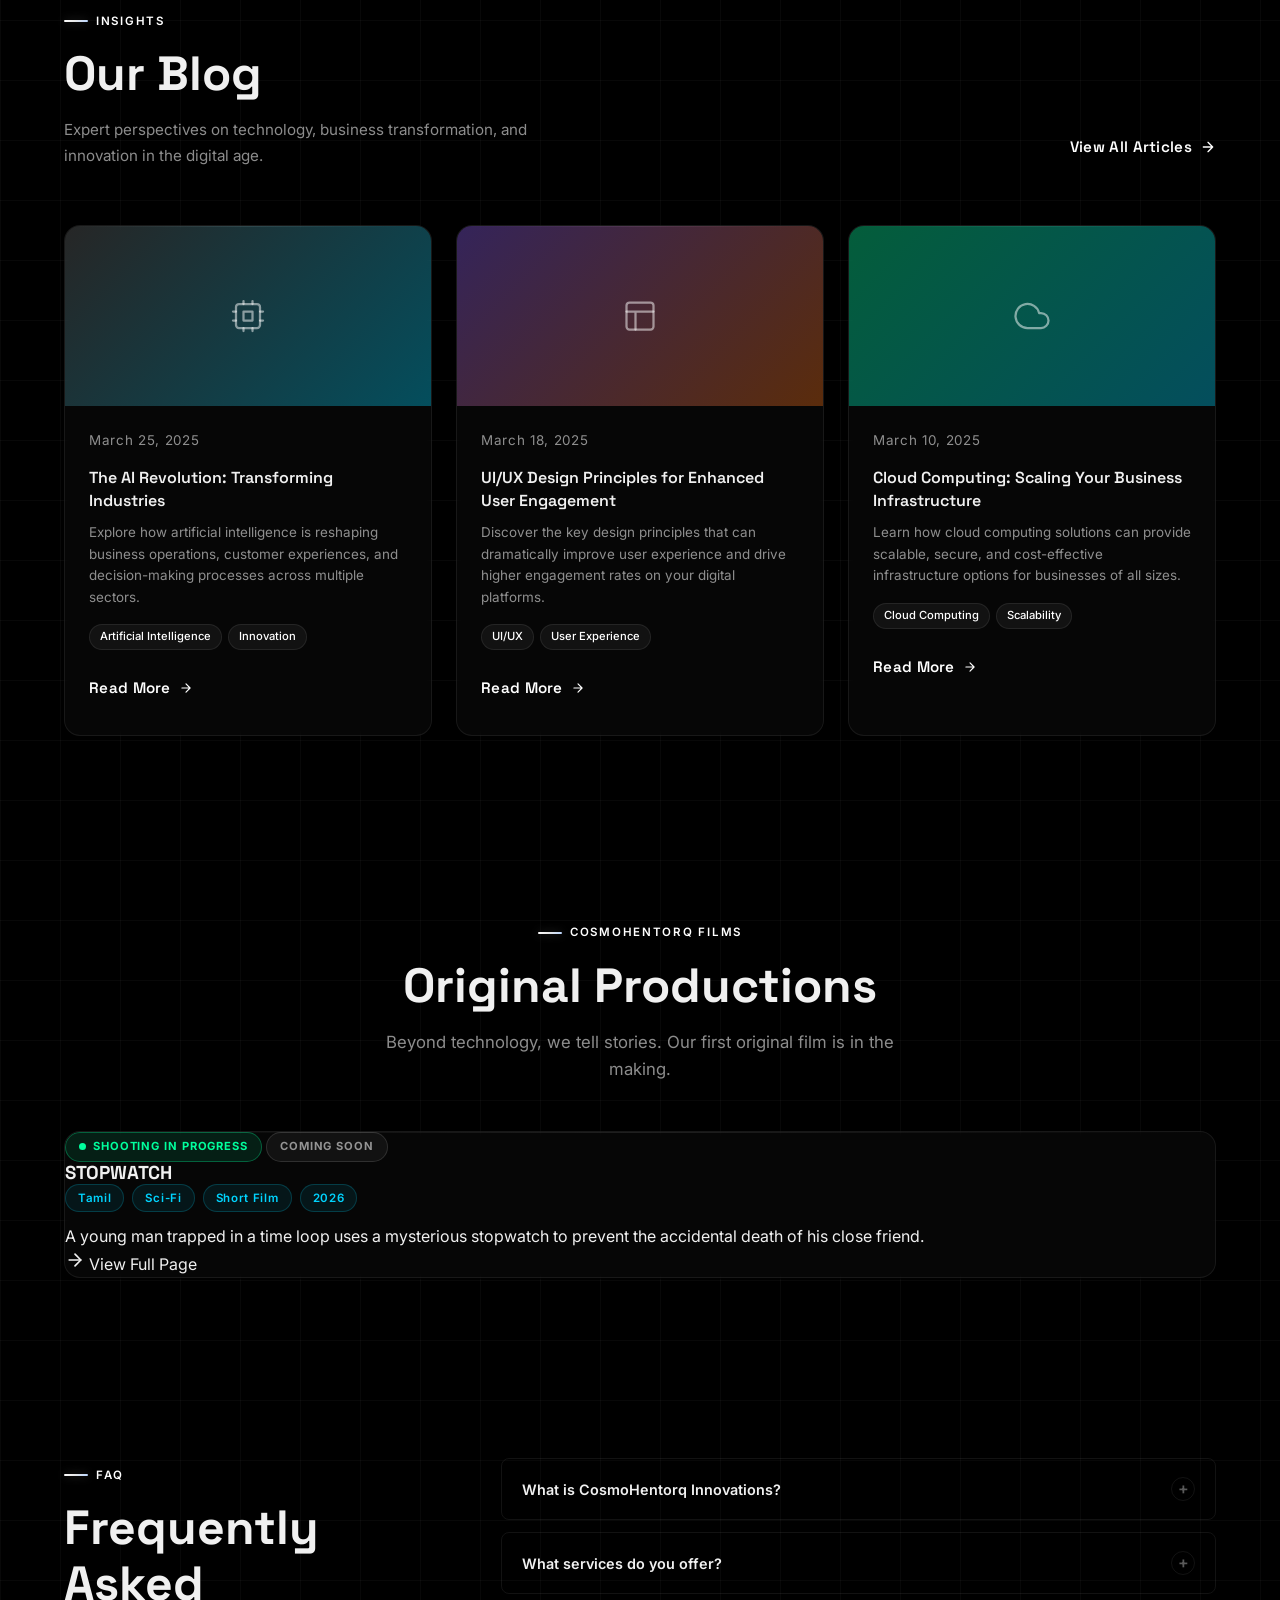
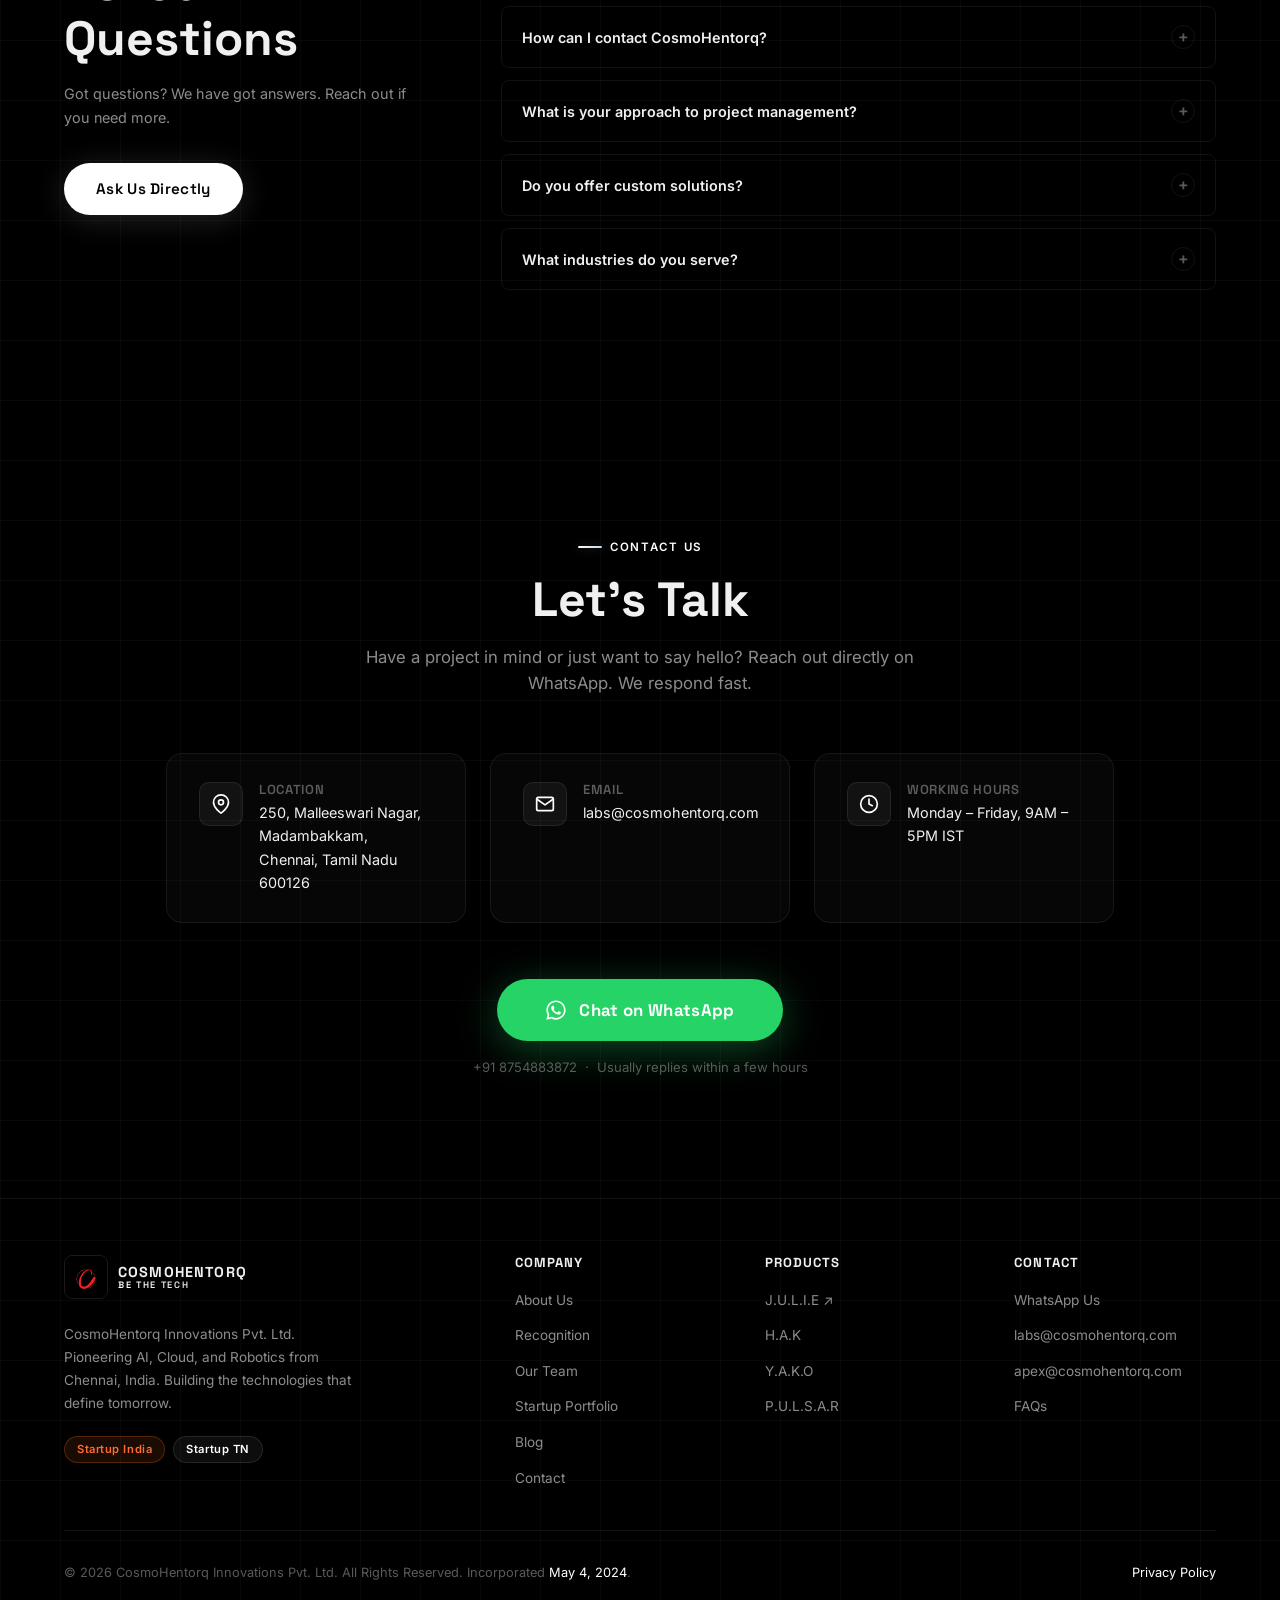
==== commit 9fd27212: "feat: movie section to teaser link, perf: defer script, preload logo" ====
--- a/index.html
+++ b/index.html
@@ -13,6 +13,7 @@
   <link rel="preconnect" href="https://fonts.gstatic.com" crossorigin />
   <link href="https://fonts.googleapis.com/css2?family=Space+Grotesk:wght@300;400;500;600;700;800&family=Inter:wght@300;400;500;600&display=swap" rel="stylesheet" />
   <link rel="stylesheet" href="style.css" />
+  <link rel="preload" href="logo-white.png" as="image" />
 </head>
 <body>
 
@@ -95,7 +96,7 @@
         <div class="about-visual reveal-left">
           <div class="about-ring about-ring-1"></div>
           <div class="about-ring about-ring-2"></div>
-          <img src="logo-white.png" alt="CosmoHentorq Logo" class="about-logo-float" />
+          <img src="logo-white.png" alt="CosmoHentorq Logo" class="about-logo-float" loading="eager" decoding="async" />
         </div>
 
         <!-- Text -->
@@ -180,7 +181,7 @@
             <span class="recog-cert-no">DIPP166809</span>
           </div>
           <div class="recog-cert-wrap">
-            <img src="startup-india-cert.png" alt="Startup India Certificate of Recognition — CosmoHentorq Innovations" class="recog-cert-img" loading="lazy" />
+            <img src="startup-india-cert-opt.jpg" alt="Startup India Certificate of Recognition — CosmoHentorq Innovations" class="recog-cert-img" loading="lazy" decoding="async" />
             <div class="recog-cert-overlay">
               <a href="https://www.startupindia.gov.in/content/sih/en/profile.Startup.66545bf8e4b0608c0b187d0d.html" target="_blank" rel="noopener" class="btn btn-primary" style="font-size:0.82rem; padding:10px 20px;">
                 View Profile
@@ -529,67 +530,36 @@
   <!-- ==================== MOVIES ==================== -->
   <section class="movies" id="movies">
     <div class="container">
-      <div style="text-align:center; margin-bottom:56px;">
+      <div style="text-align:center; margin-bottom:48px;">
         <span class="section-label reveal">CosmoHentorq Films</span>
         <h2 class="section-title reveal" data-delay="100">Original Productions</h2>
         <p class="section-subtitle reveal" data-delay="200" style="margin:0 auto;">Beyond technology, we tell stories. Our first original film is in the making.</p>
       </div>
-
-      <div class="movie-card reveal">
-        <!-- Details -->
-        <div class="movie-details-col">
-          <div class="movie-status-row">
-            <span class="movie-badge badge-shooting">
-              <svg width="7" height="7" viewBox="0 0 8 8"><circle cx="4" cy="4" r="4" fill="currentColor"/></svg>
-              Shooting in Progress
-            </span>
-            <span class="movie-badge badge-coming">Coming Soon</span>
-          </div>
-
-          <h2 class="movie-title-text">STOPWATCH</h2>
-
-          <div class="movie-genre-row">
-            <span class="movie-genre-tag">Tamil</span>
-            <span class="movie-genre-tag">Sci-Fi</span>
-            <span class="movie-genre-tag">Short Film</span>
-          </div>
-
-          <div class="movie-meta-row">
-            <span class="movie-meta-item">45 min</span>
-            <span class="movie-meta-dot"></span>
-            <span class="movie-meta-item">2026</span>
-            <span class="movie-meta-dot"></span>
-            <span class="movie-meta-item">CosmoHentorq Production</span>
-          </div>
-
-          <p class="movie-plot">A young man trapped in a time loop uses a mysterious stopwatch to try and prevent the accidental death of his close friend.</p>
-
-          <div class="movie-crew">
-            <div class="movie-crew-item">
-              <span class="movie-crew-label">Director</span>
-              <span class="movie-crew-name">Hariharan Murugan</span>
-            </div>
-            <div class="movie-crew-item">
-              <span class="movie-crew-label">Writer</span>
-              <span class="movie-crew-name">Hariharan Murugan</span>
-            </div>
-            <div class="movie-crew-item">
-              <span class="movie-crew-label">Stars</span>
-              <span class="movie-crew-name">Ganeshvel · Udhayakumar Gopinath · Hariharan Murugan</span>
-            </div>
-          </div>
-
-          <a href="https://www.imdb.com/title/tt40922015/?ref_=ext_shr_lnk" target="_blank" rel="noopener" class="btn-imdb">
-            <svg width="36" height="18" viewBox="0 0 36 18" fill="none"><rect width="36" height="18" rx="3" fill="#F5C518"/><text x="3" y="13" font-family="Arial Black,sans-serif" font-size="9.5" font-weight="900" fill="#000">IMDb</text></svg>
-            View on IMDb
-          </a>
-        </div>
-
-        <!-- Poster -->
-        <div class="movie-poster-col">
-          <img src="movies/stopwatch-2.jpeg" alt="Stopwatch film still" loading="lazy" />
-        </div>
-      </div>
+      <a href="movies.html" target="_blank" rel="noopener" class="movie-teaser-link reveal" data-delay="150">
+        <div class="movie-teaser glass-card">
+          <div class="movie-teaser-left">
+            <div class="movie-teaser-badges">
+              <span class="movie-badge badge-shooting">
+                <svg width="7" height="7" viewBox="0 0 8 8"><circle cx="4" cy="4" r="4" fill="currentColor"/></svg>
+                Shooting in Progress
+              </span>
+              <span class="movie-badge badge-coming">Coming Soon</span>
+            </div>
+            <h3 class="movie-teaser-title">STOPWATCH</h3>
+            <div class="movie-genre-row" style="margin-bottom:12px;">
+              <span class="movie-genre-tag">Tamil</span>
+              <span class="movie-genre-tag">Sci-Fi</span>
+              <span class="movie-genre-tag">Short Film</span>
+              <span class="movie-genre-tag">2026</span>
+            </div>
+            <p class="movie-teaser-plot">A young man trapped in a time loop uses a mysterious stopwatch to prevent the accidental death of his close friend.</p>
+          </div>
+          <div class="movie-teaser-arrow">
+            <svg width="20" height="20" viewBox="0 0 24 24" fill="none" stroke="currentColor" stroke-width="2" stroke-linecap="round" stroke-linejoin="round"><line x1="5" y1="12" x2="19" y2="12"/><polyline points="12 5 19 12 12 19"/></svg>
+            <span>View Full Page</span>
+          </div>
+        </div>
+      </a>
     </div>
   </section>
 
@@ -772,6 +742,6 @@
     </svg>
   </button>
 
-  <script src="script.js"></script>
+  <script src="script.js" defer></script>
 </body>
 </html>
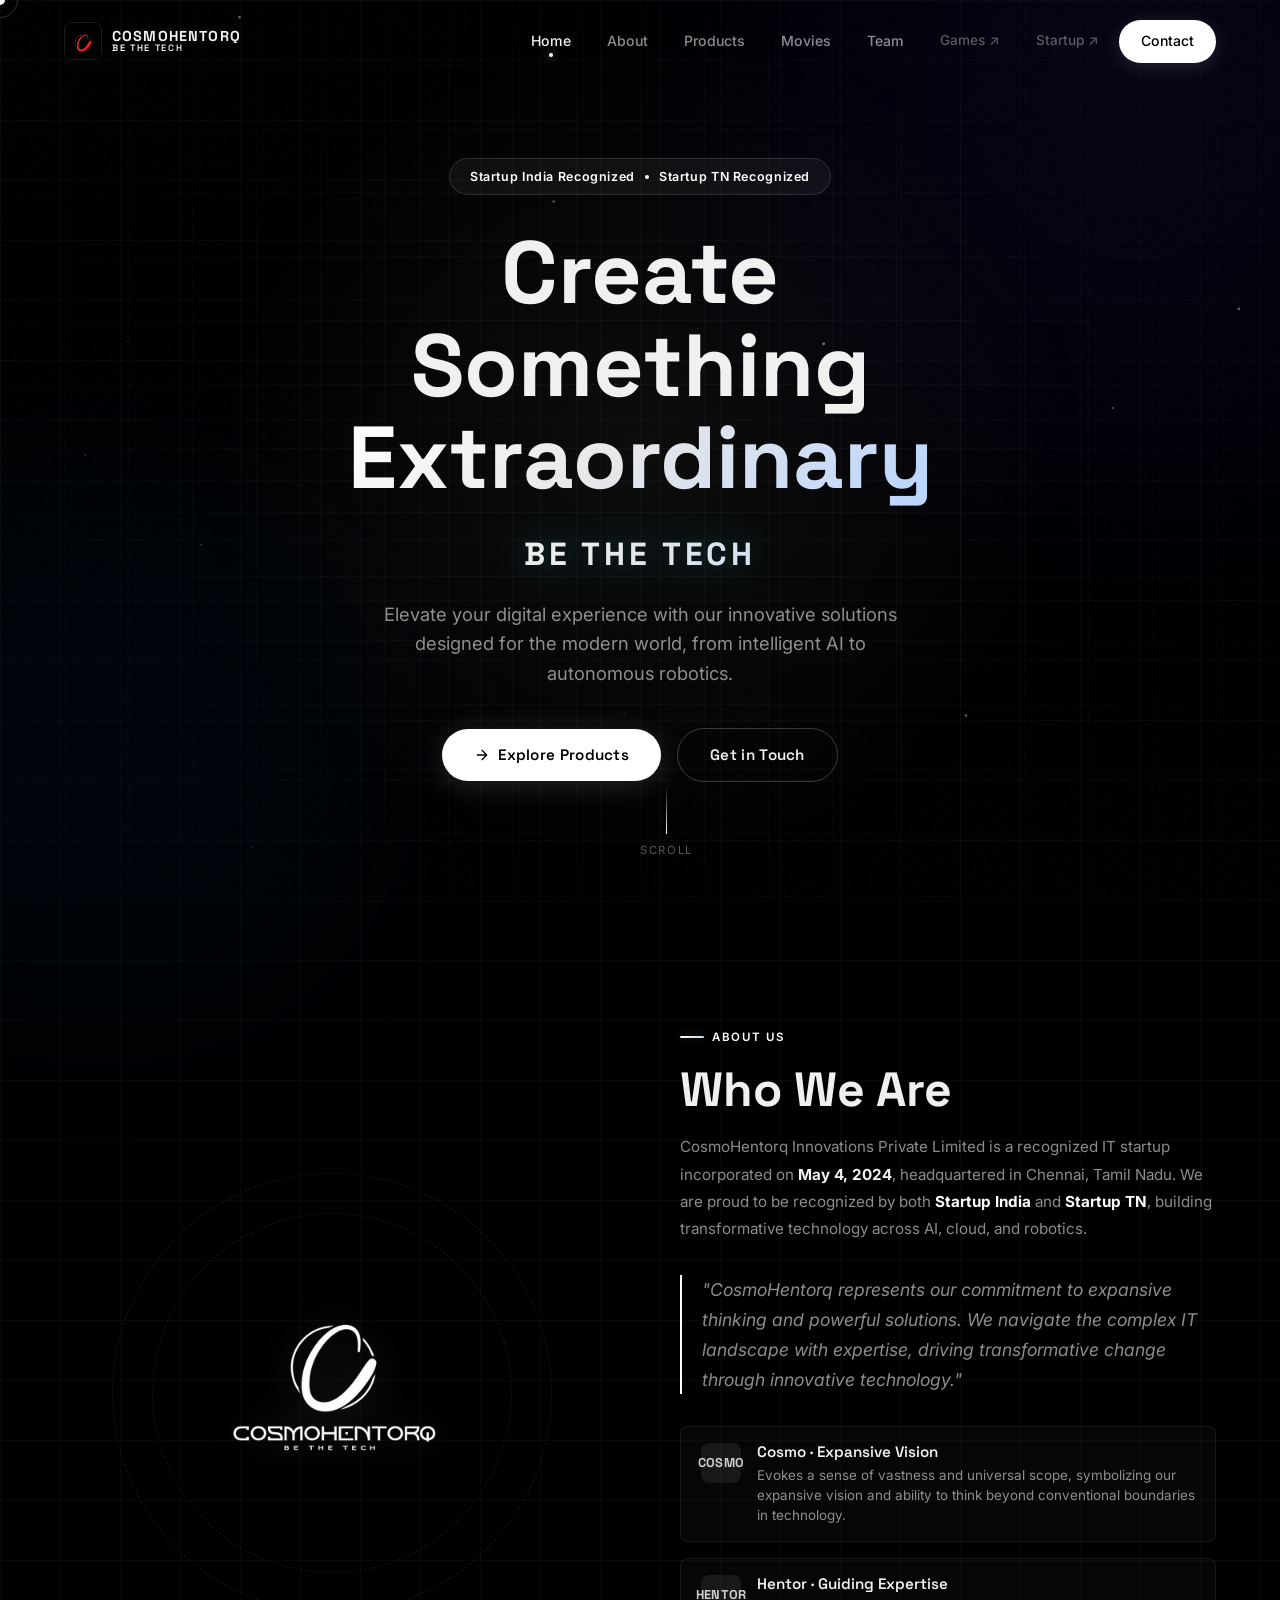
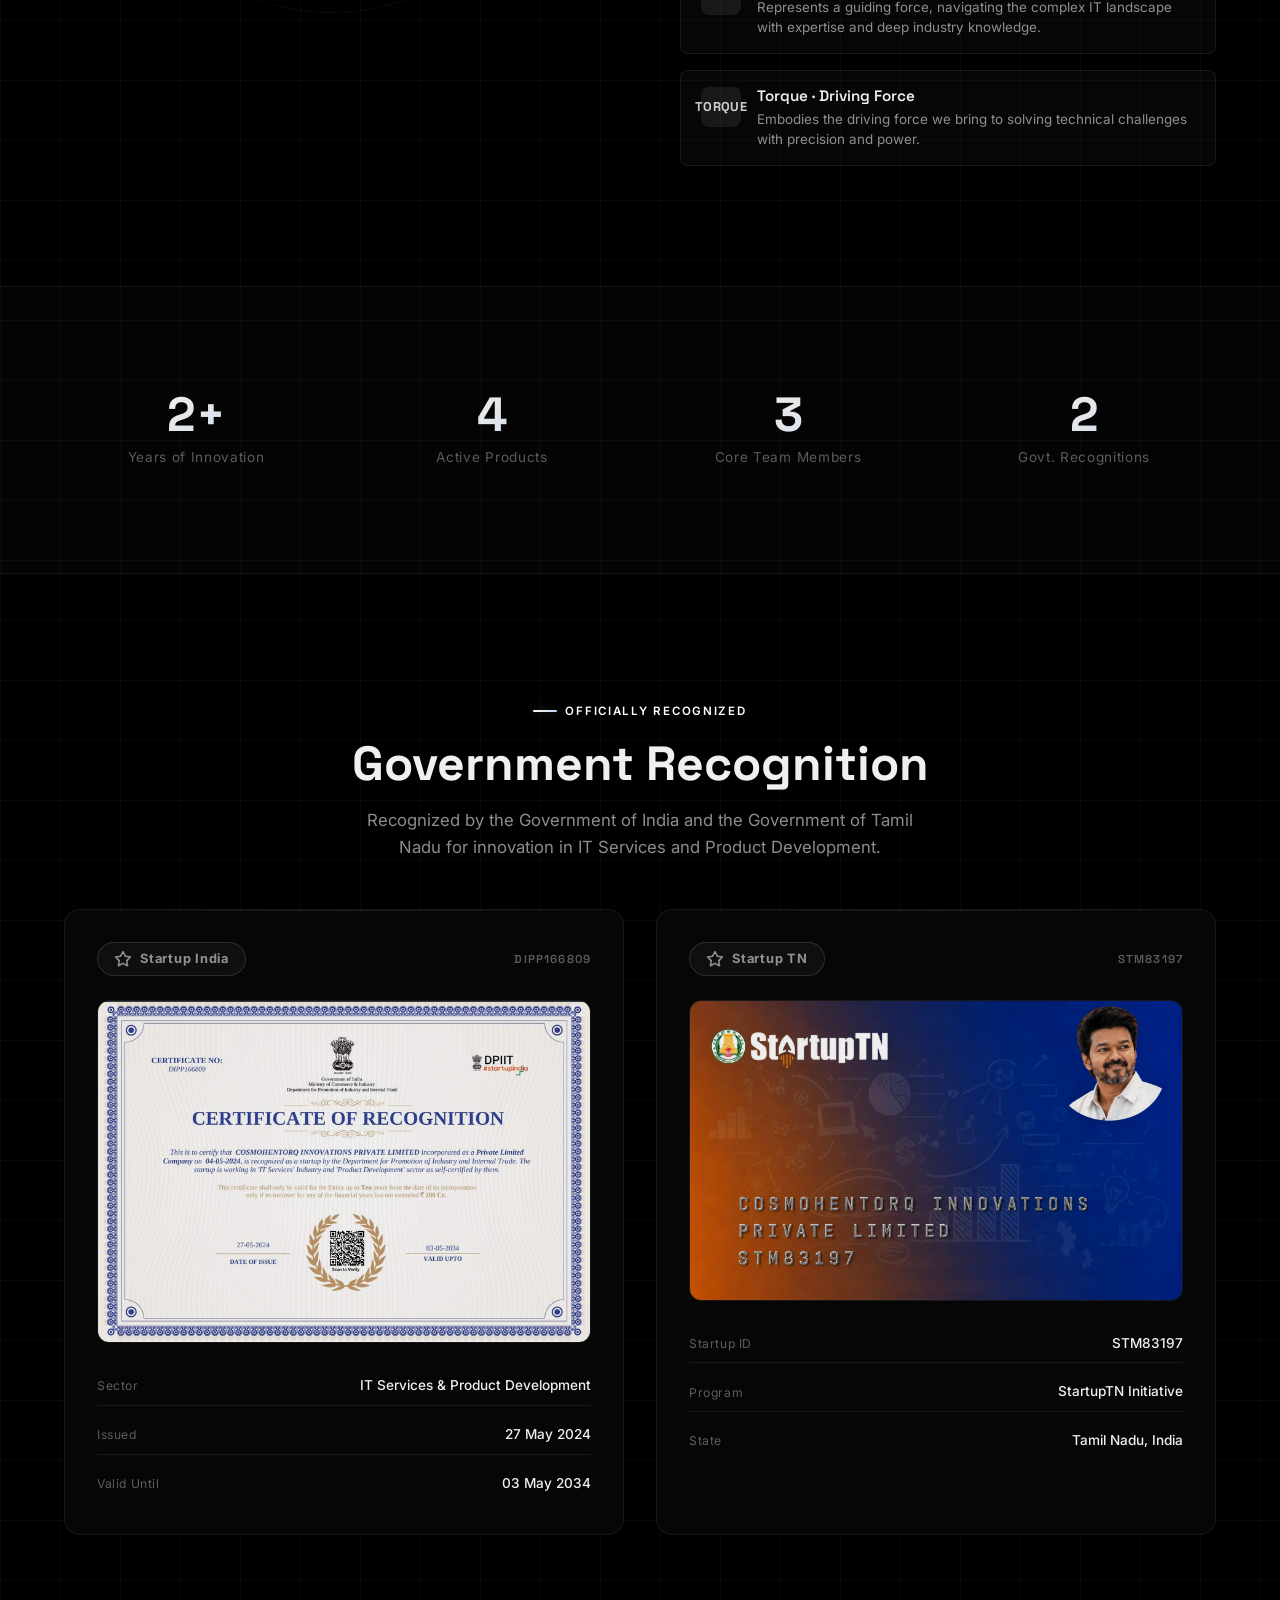
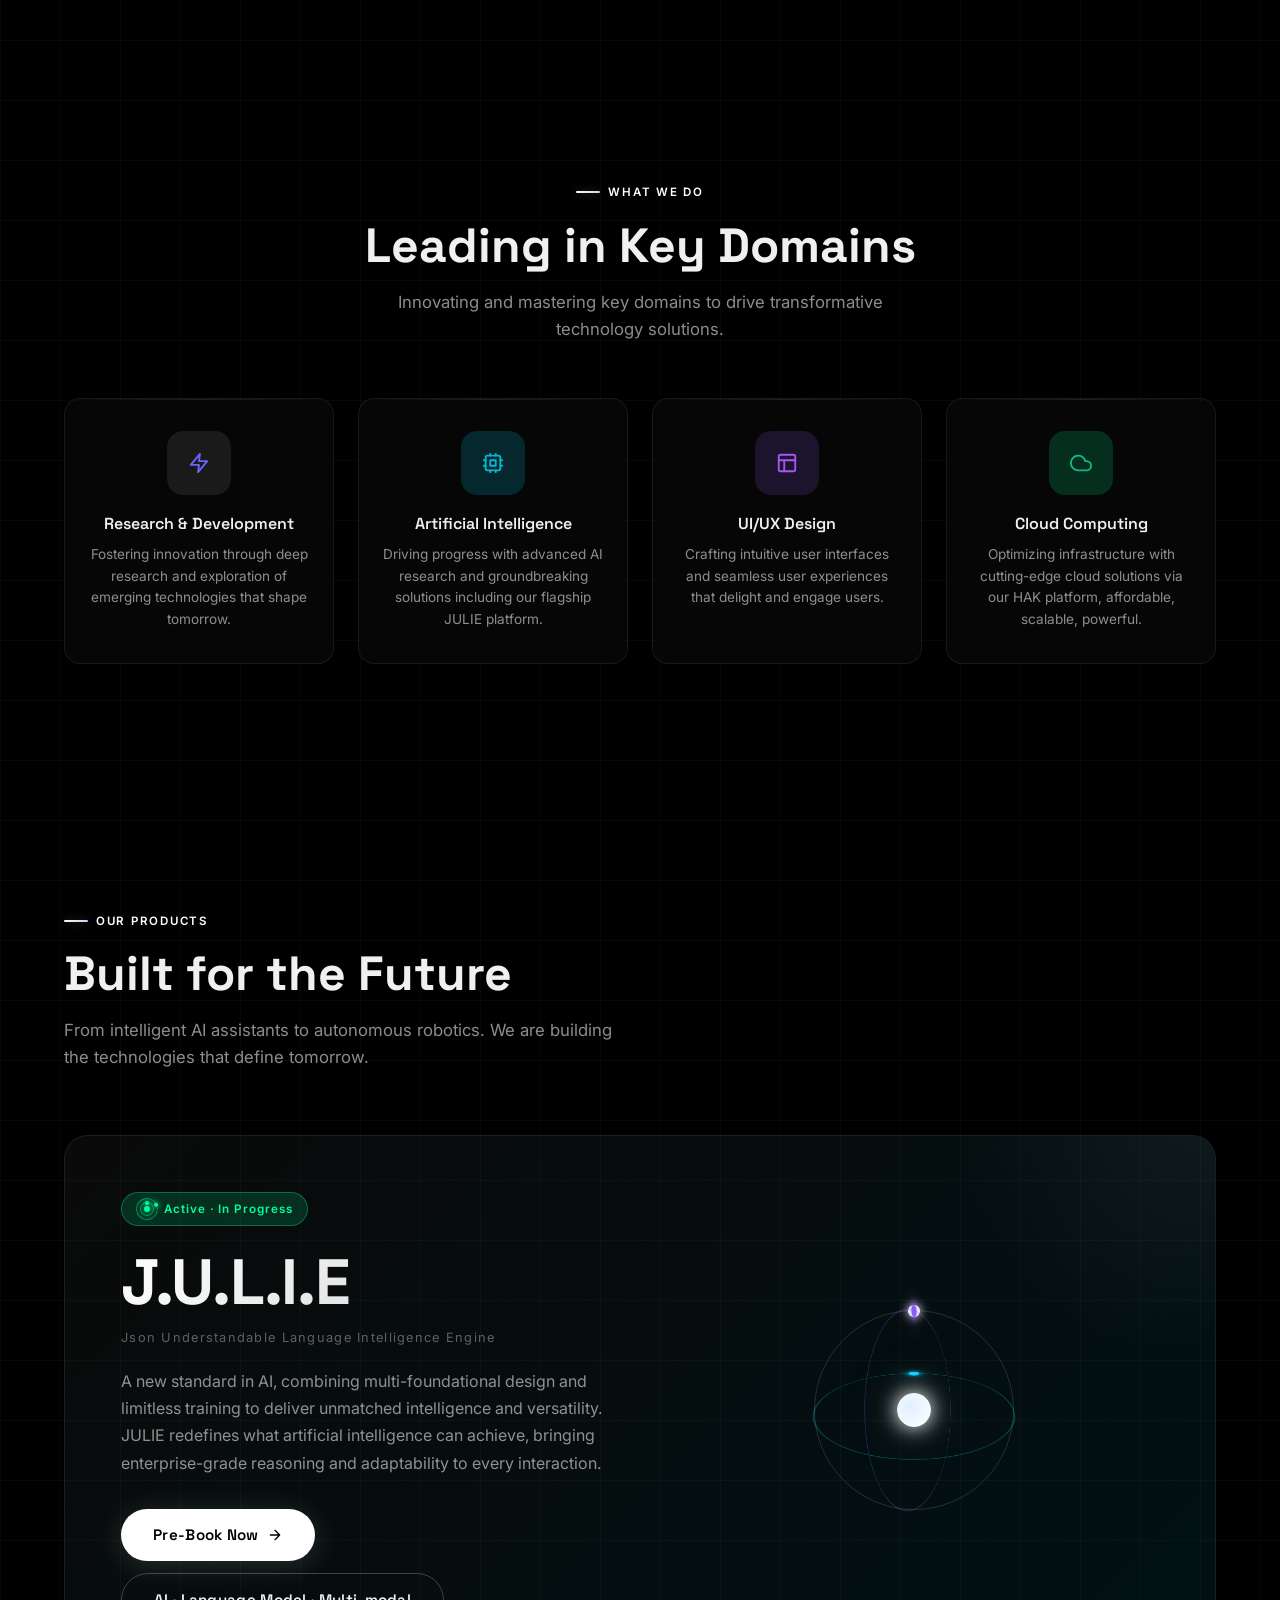
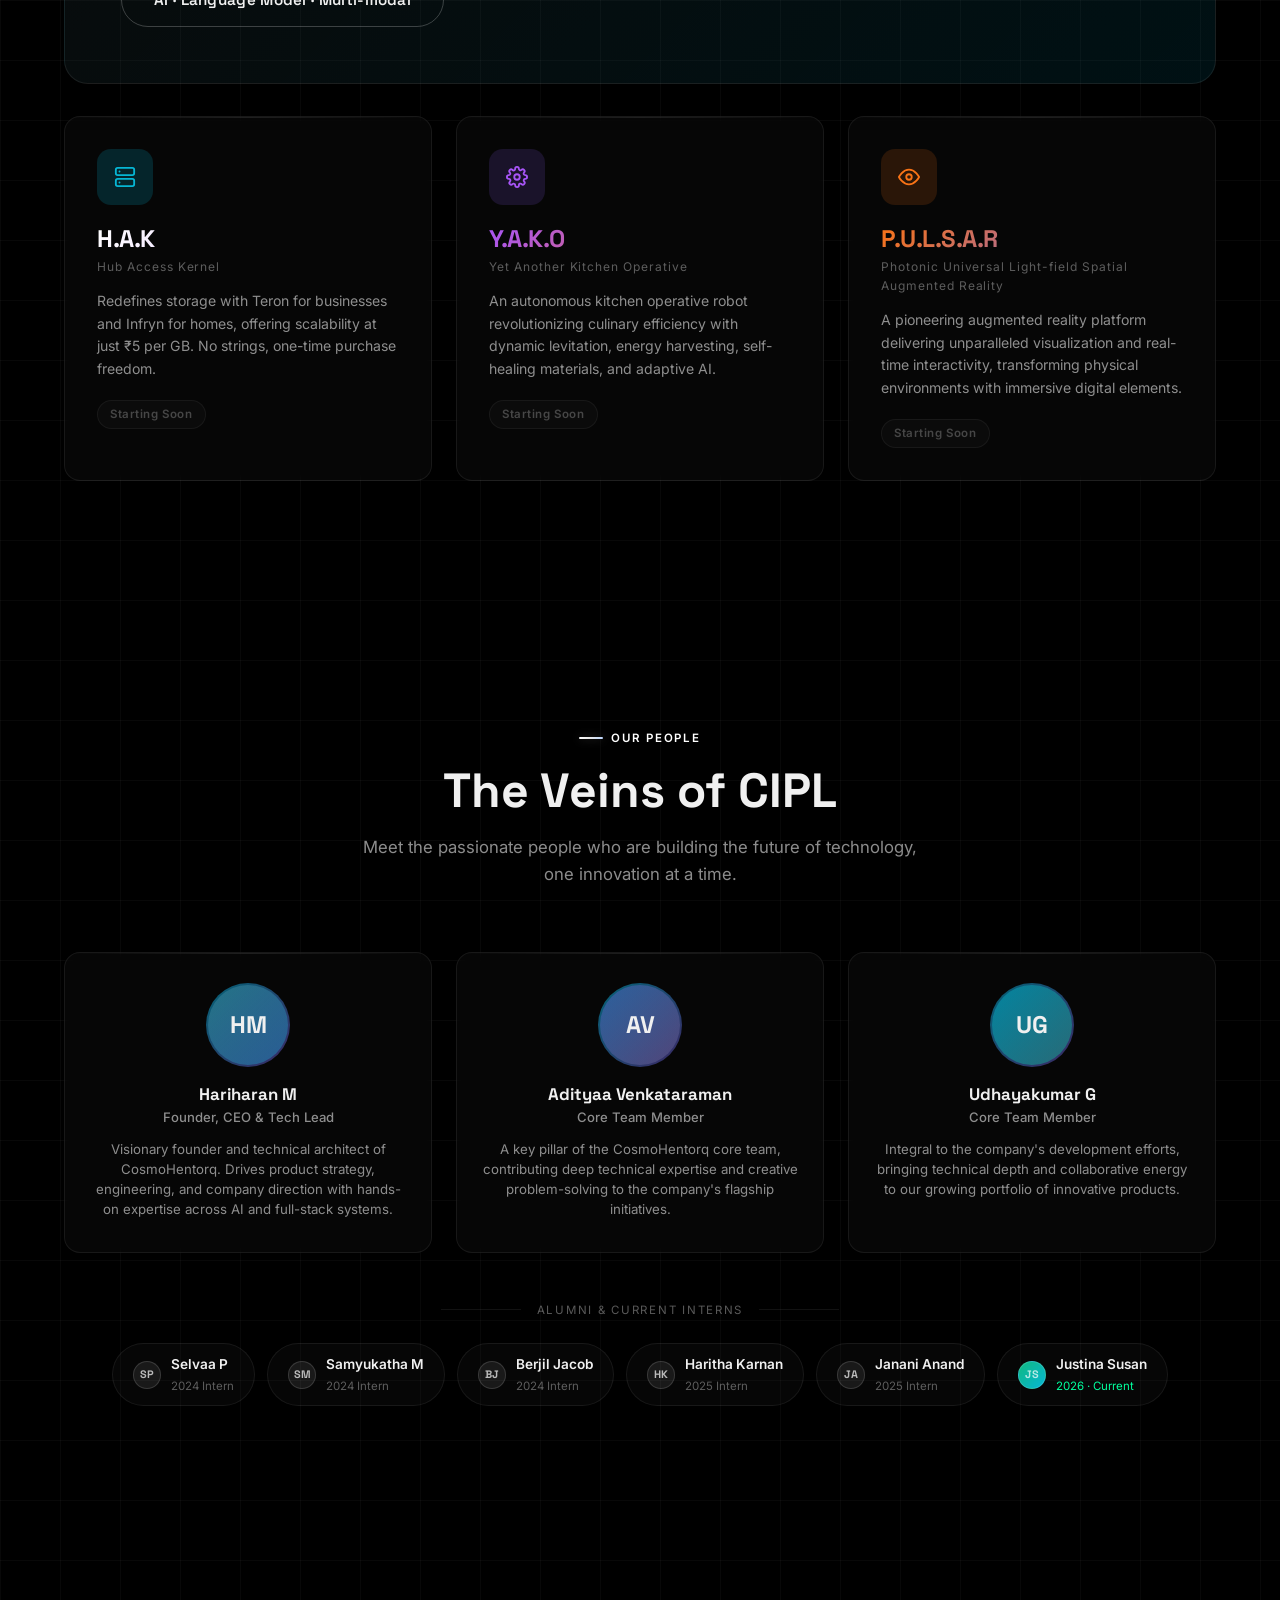
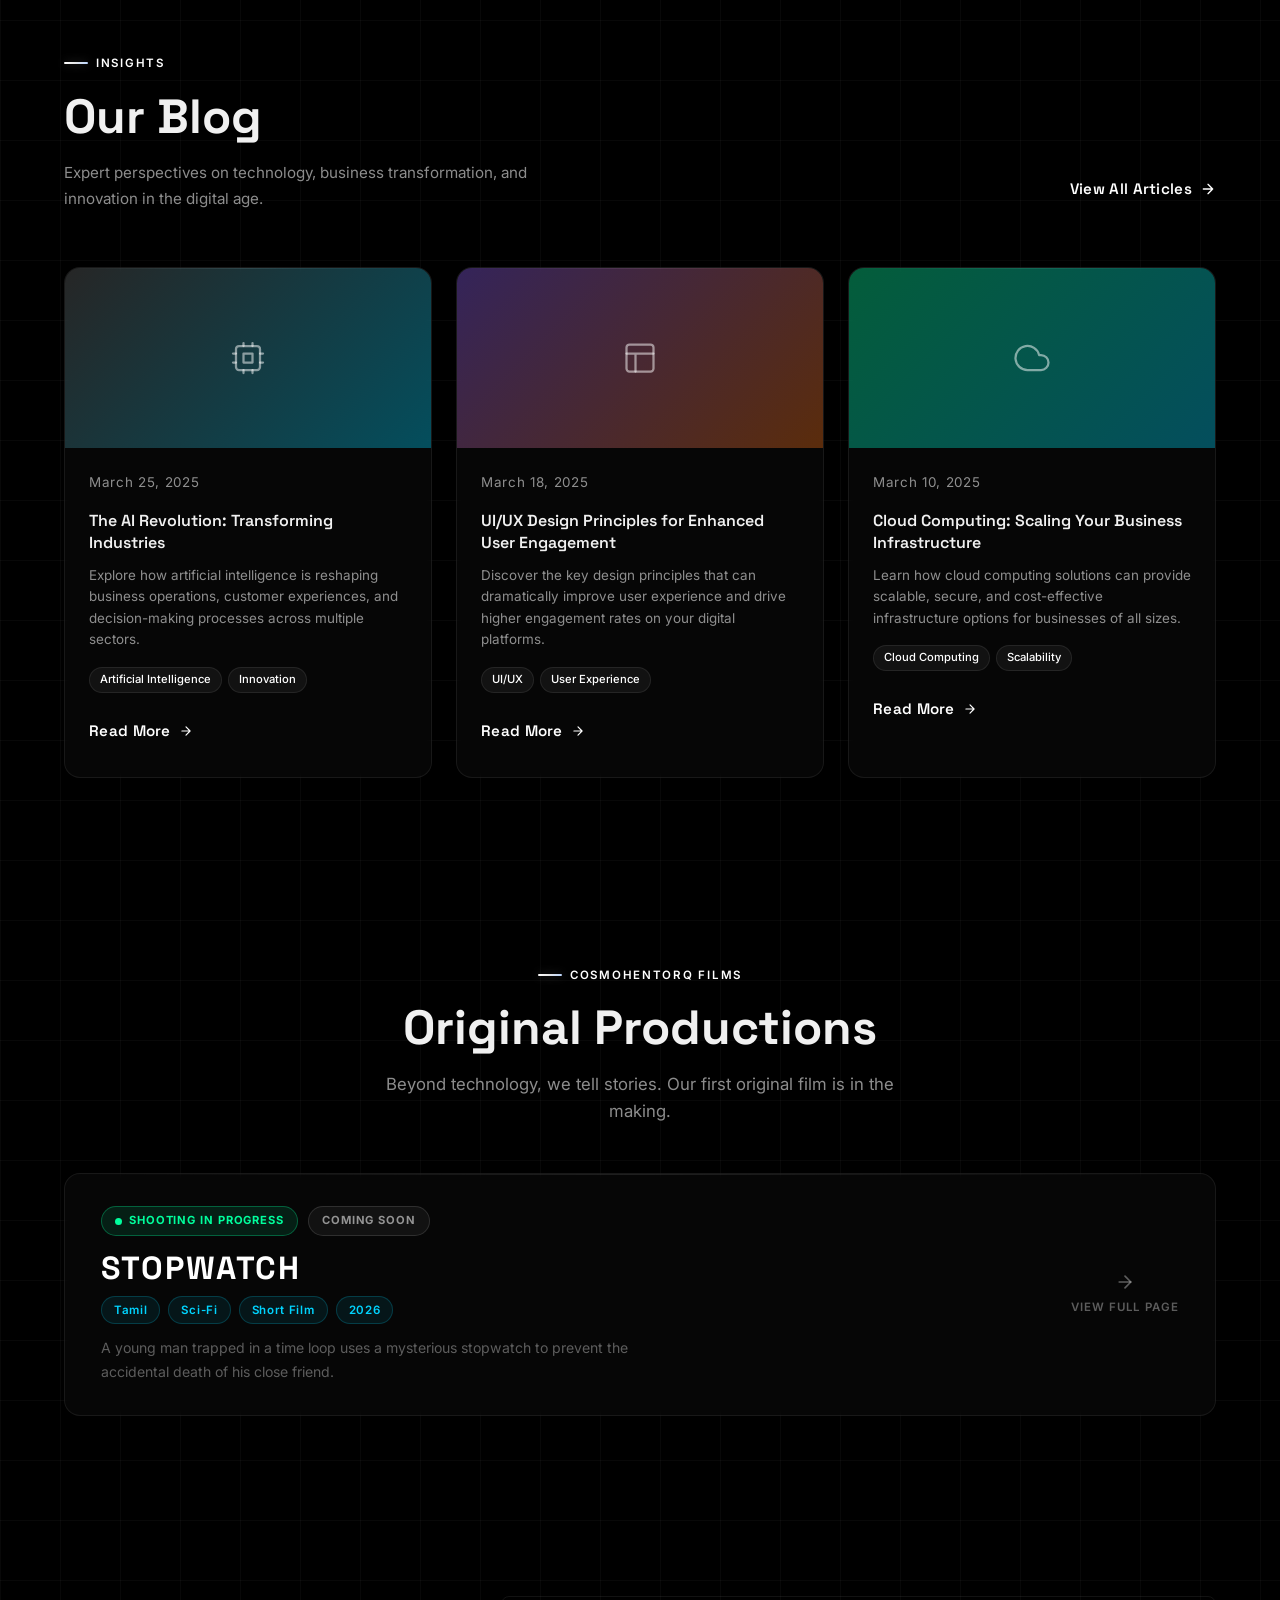
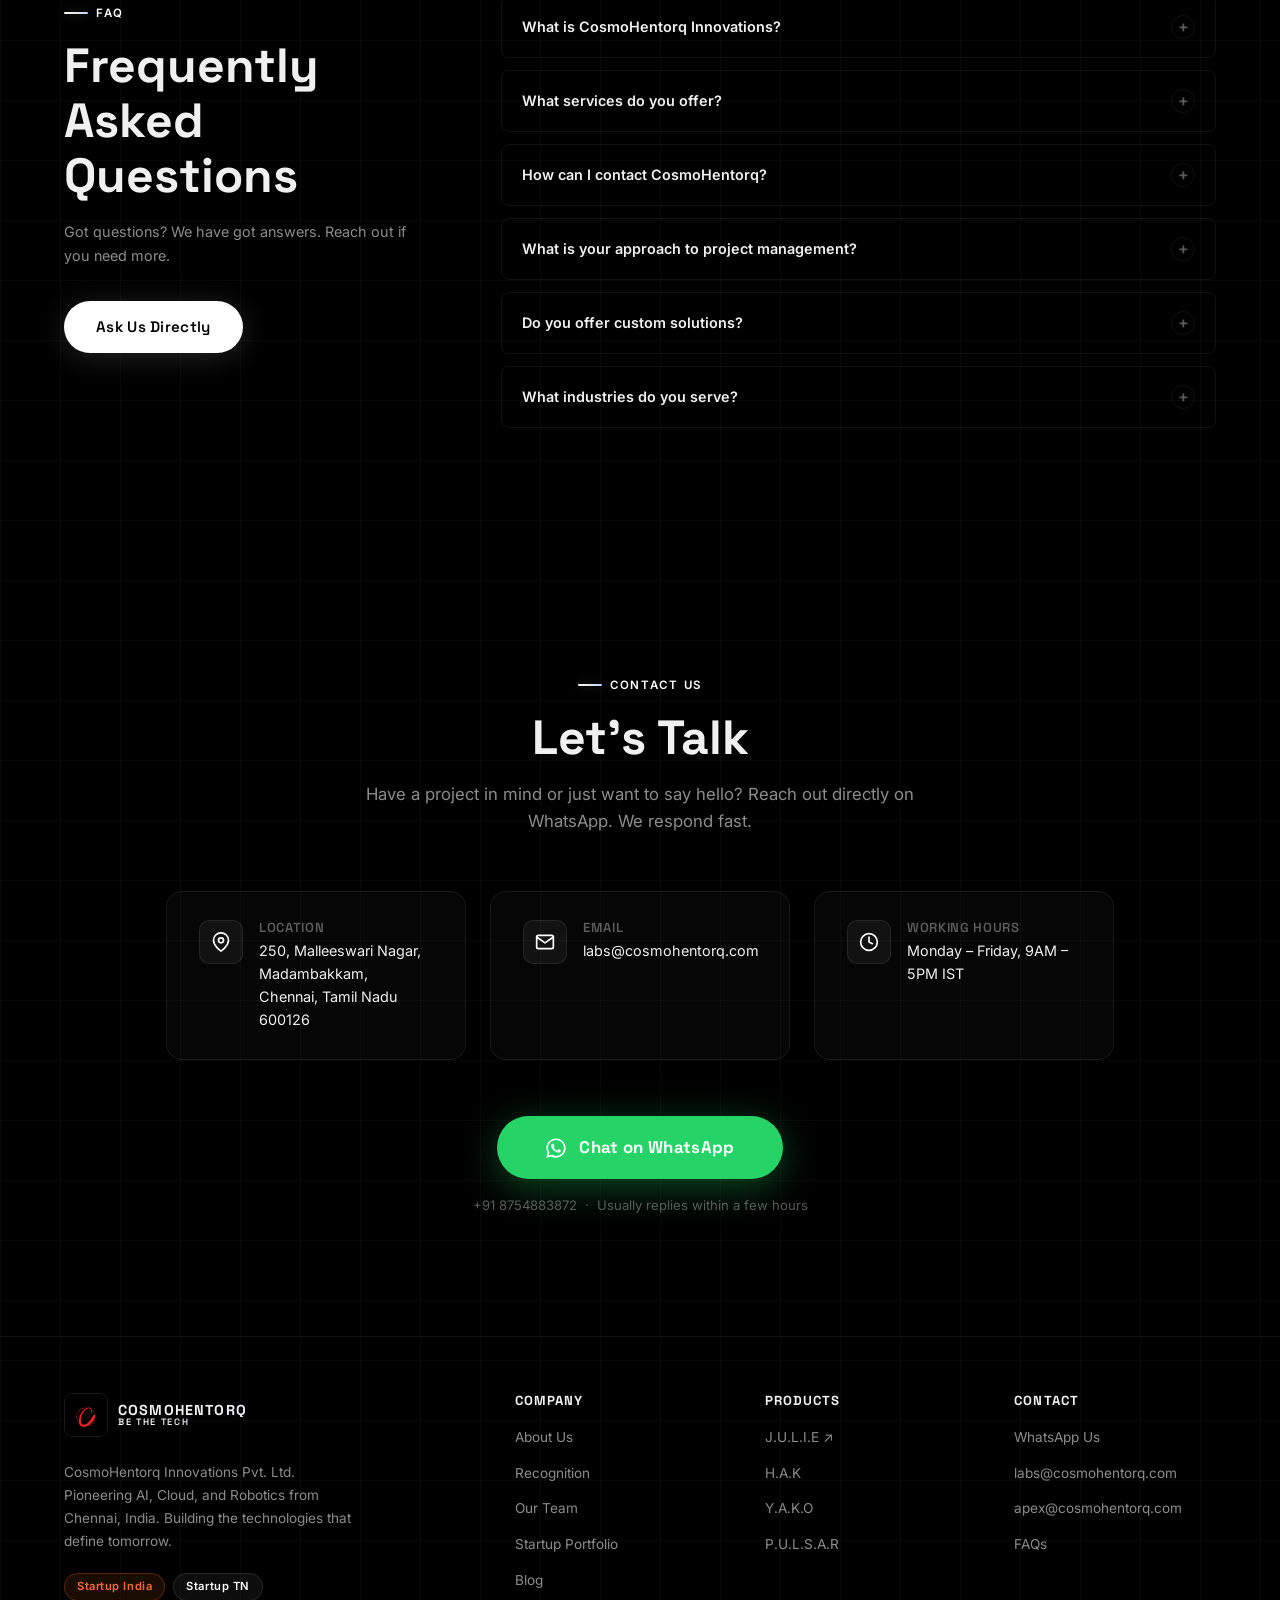
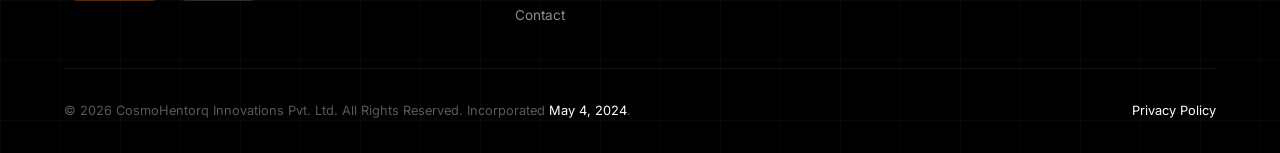
==== commit 82563f16: "feat: add Games link to main site navbar" ====
--- a/index.html
+++ b/index.html
@@ -47,6 +47,7 @@
         <a href="#products"    class="nav-link">Products</a>
         <a href="#movies"      class="nav-link">Movies</a>
         <a href="#team"        class="nav-link">Team</a>
+        <a href="https://games.cosmohentorq.com" target="_blank" rel="noopener" class="nav-link nav-link-ext">Games ↗</a>
         <a href="https://startup.cosmohentorq.com" target="_blank" rel="noopener" class="nav-link nav-link-ext">Startup ↗</a>
         <a href="#contact"     class="nav-link nav-cta">Contact</a>
       </div>
--- a/style.css
+++ b/style.css
@@ -72,7 +72,7 @@
   pointer-events: none;
   z-index: 9998;
   transform: translate(-50%, -50%);
-  transition: transform 0.12s ease, width 0.3s, height 0.3s, border-color 0.3s;
+  transition: left 0.1s linear, top 0.1s linear, transform 0.12s ease, width 0.3s, height 0.3s, border-color 0.3s;
 }
 .cursor.hover { width: 20px; height: 20px; background: var(--secondary); }
 .cursor-follower.hover { width: 56px; height: 56px; border-color: var(--secondary); }
@@ -822,6 +822,37 @@
 .btn-imdb:hover {
   background: #F5C518; color: #000;
   transform: translateY(-2px); box-shadow: 0 8px 32px rgba(245,197,24,0.35);
+}
+
+/* Movie teaser (new compact version) */
+.movie-teaser-link { text-decoration: none; display: block; }
+.movie-teaser {
+  display: flex; align-items: center; justify-content: space-between;
+  gap: 32px; padding: 32px 36px;
+  transition: background 0.2s, transform 0.2s;
+  cursor: pointer;
+}
+.movie-teaser:hover { background: rgba(255,255,255,0.06); transform: translateY(-2px); }
+.movie-teaser-left { flex: 1; min-width: 0; }
+.movie-teaser-badges { display: flex; gap: 10px; flex-wrap: wrap; margin-bottom: 16px; }
+.movie-teaser-title {
+  font-family: var(--font-head); font-size: 2rem; font-weight: 900;
+  letter-spacing: 0.06em; color: #fff; margin-bottom: 12px; line-height: 1;
+}
+.movie-teaser-plot {
+  font-size: 0.88rem; color: var(--text-muted); line-height: 1.65;
+  max-width: 560px; margin-top: 10px;
+}
+.movie-teaser-arrow {
+  display: flex; flex-direction: column; align-items: center; gap: 6px;
+  color: var(--text-muted); font-size: 0.72rem; font-weight: 600;
+  letter-spacing: 0.08em; text-transform: uppercase; flex-shrink: 0;
+  transition: color 0.2s, transform 0.2s;
+}
+.movie-teaser:hover .movie-teaser-arrow { color: #fff; transform: translateX(4px); }
+@media (max-width: 600px) {
+  .movie-teaser { flex-direction: column; align-items: flex-start; padding: 24px; }
+  .movie-teaser-arrow { flex-direction: row; }
 }
 
 /* Nav external link style */
@@ -1098,6 +1129,13 @@
   .nav-cta { padding: 8px 16px; font-size: 0.82rem; }
 }
 
+/* ---- Reduced motion: disable particles and cursor animation ---- */
+@media (prefers-reduced-motion: reduce) {
+  canvas#particleCanvas { display: none; }
+  .cursor, .cursor-follower { display: none; }
+  *, *::before, *::after { animation-duration: 0.01ms !important; transition-duration: 0.01ms !important; }
+}
+
 /* ============================================================
    PREMIUM EFFECTS
    ============================================================ */
